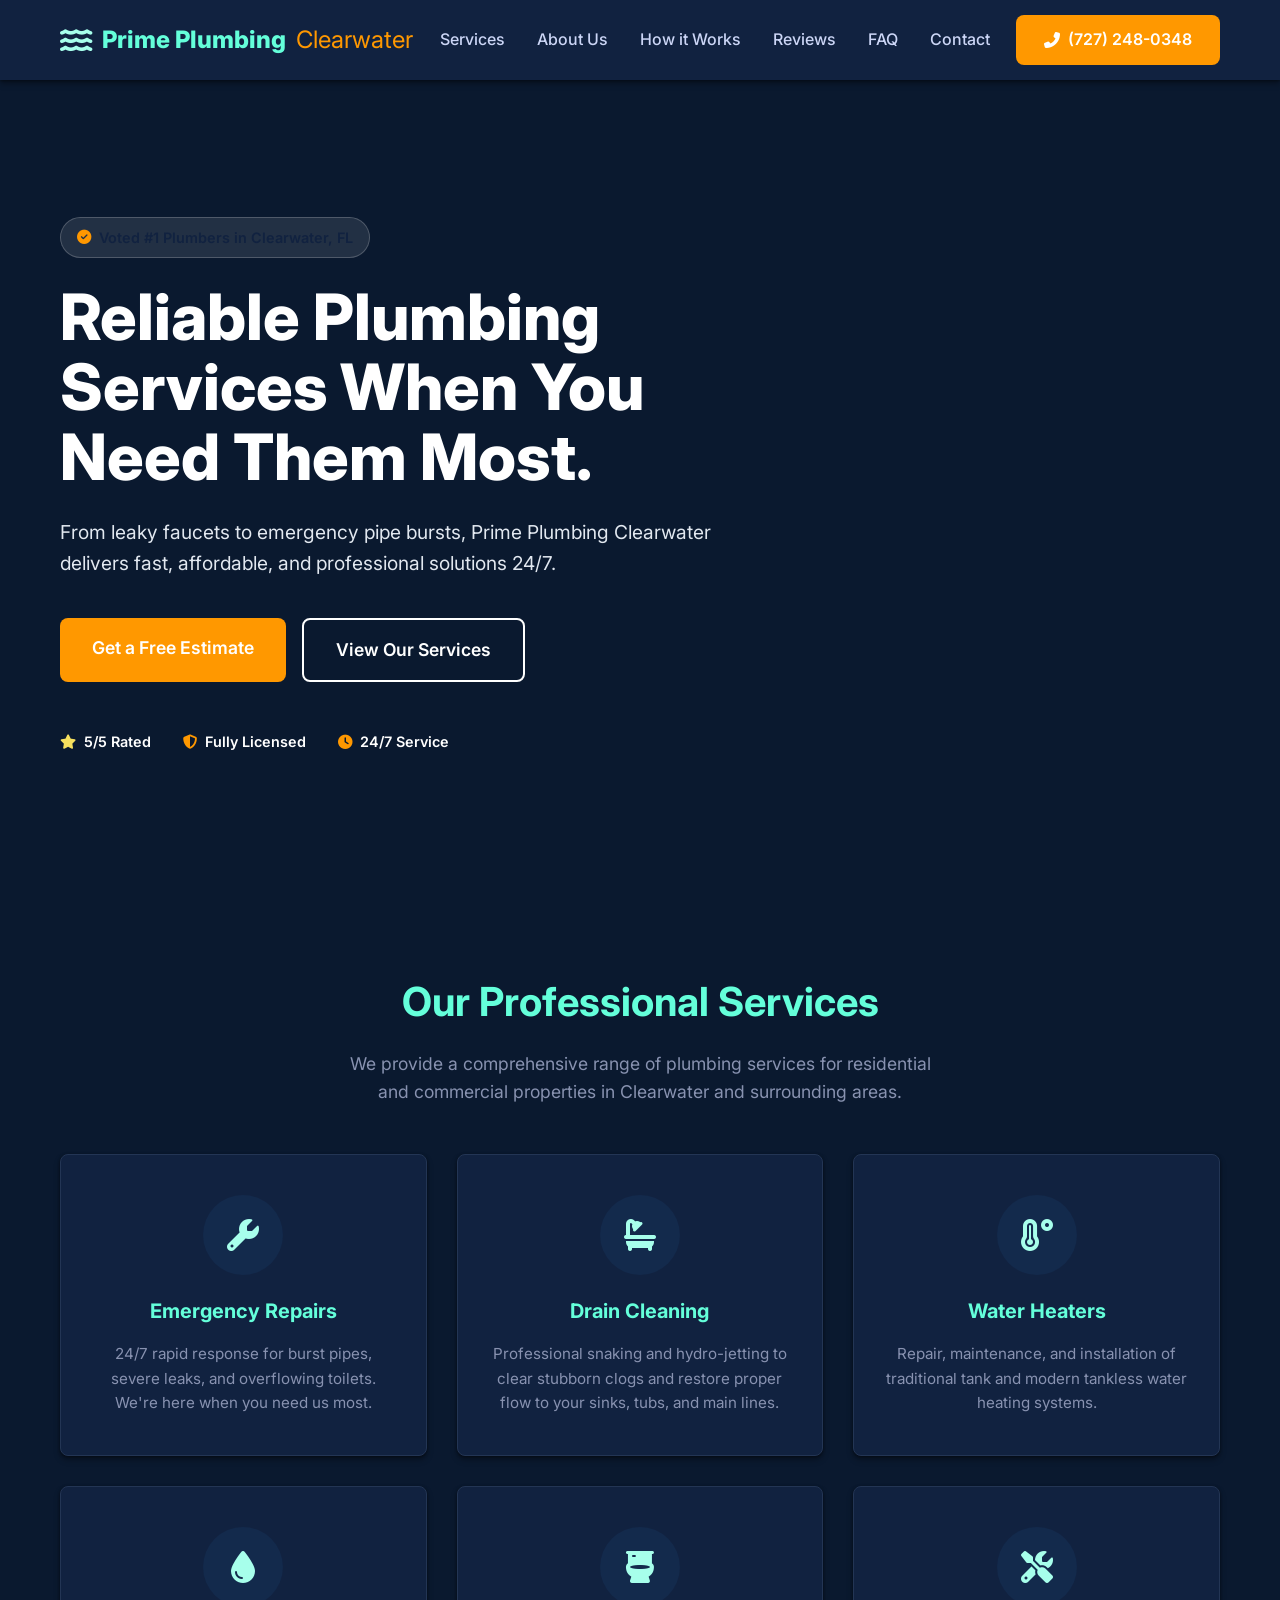
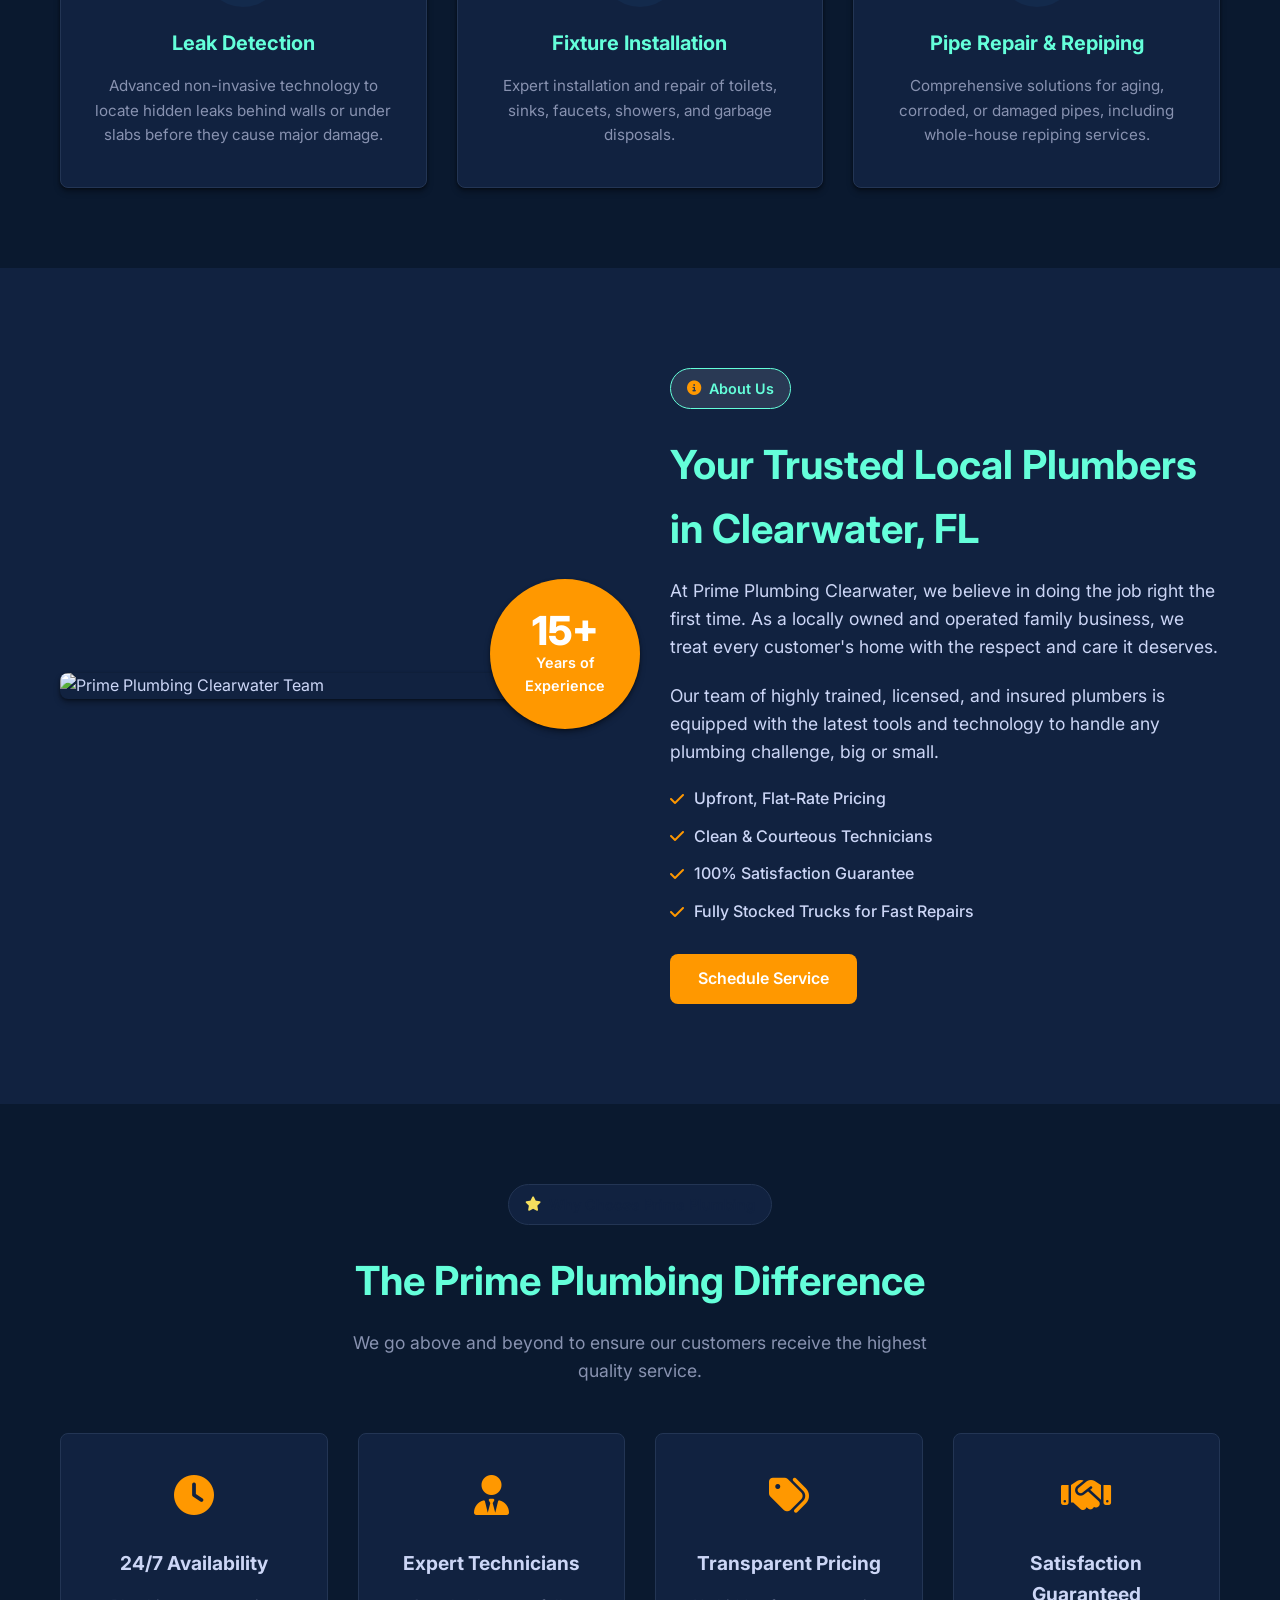
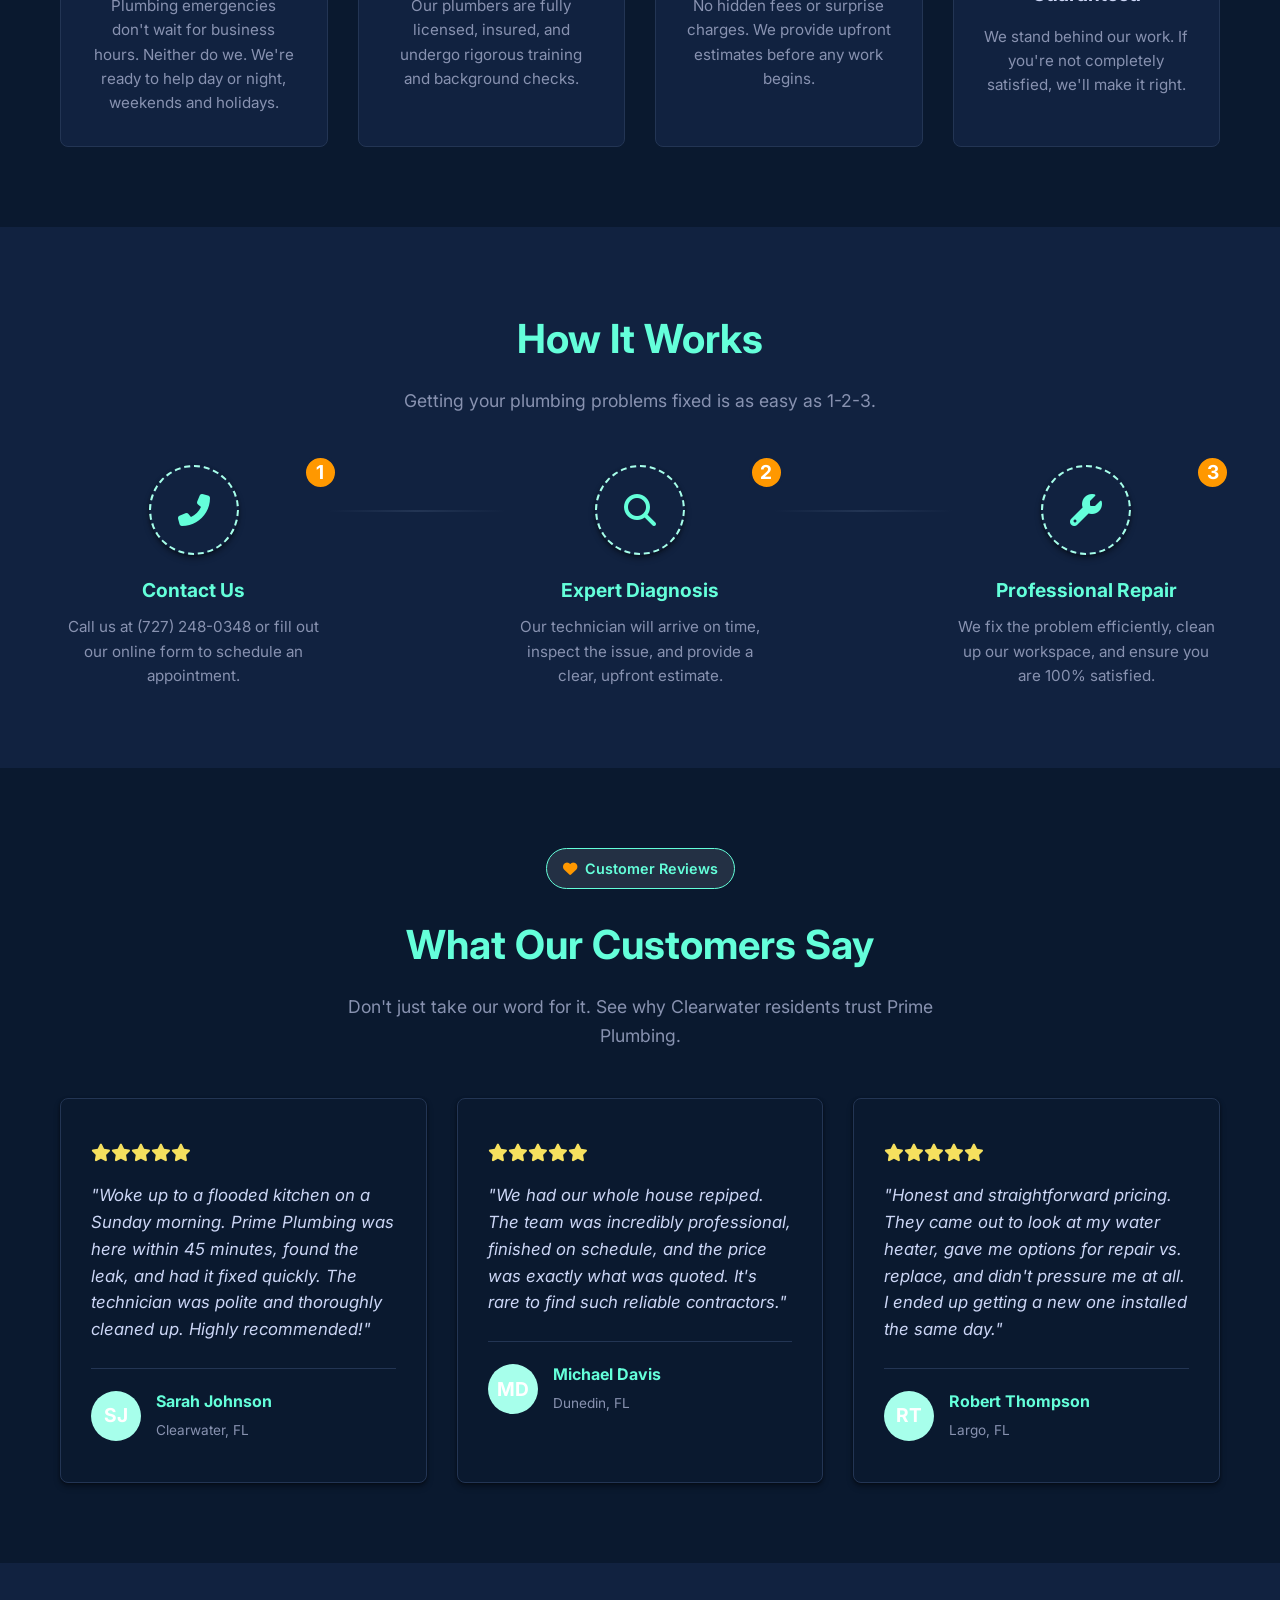
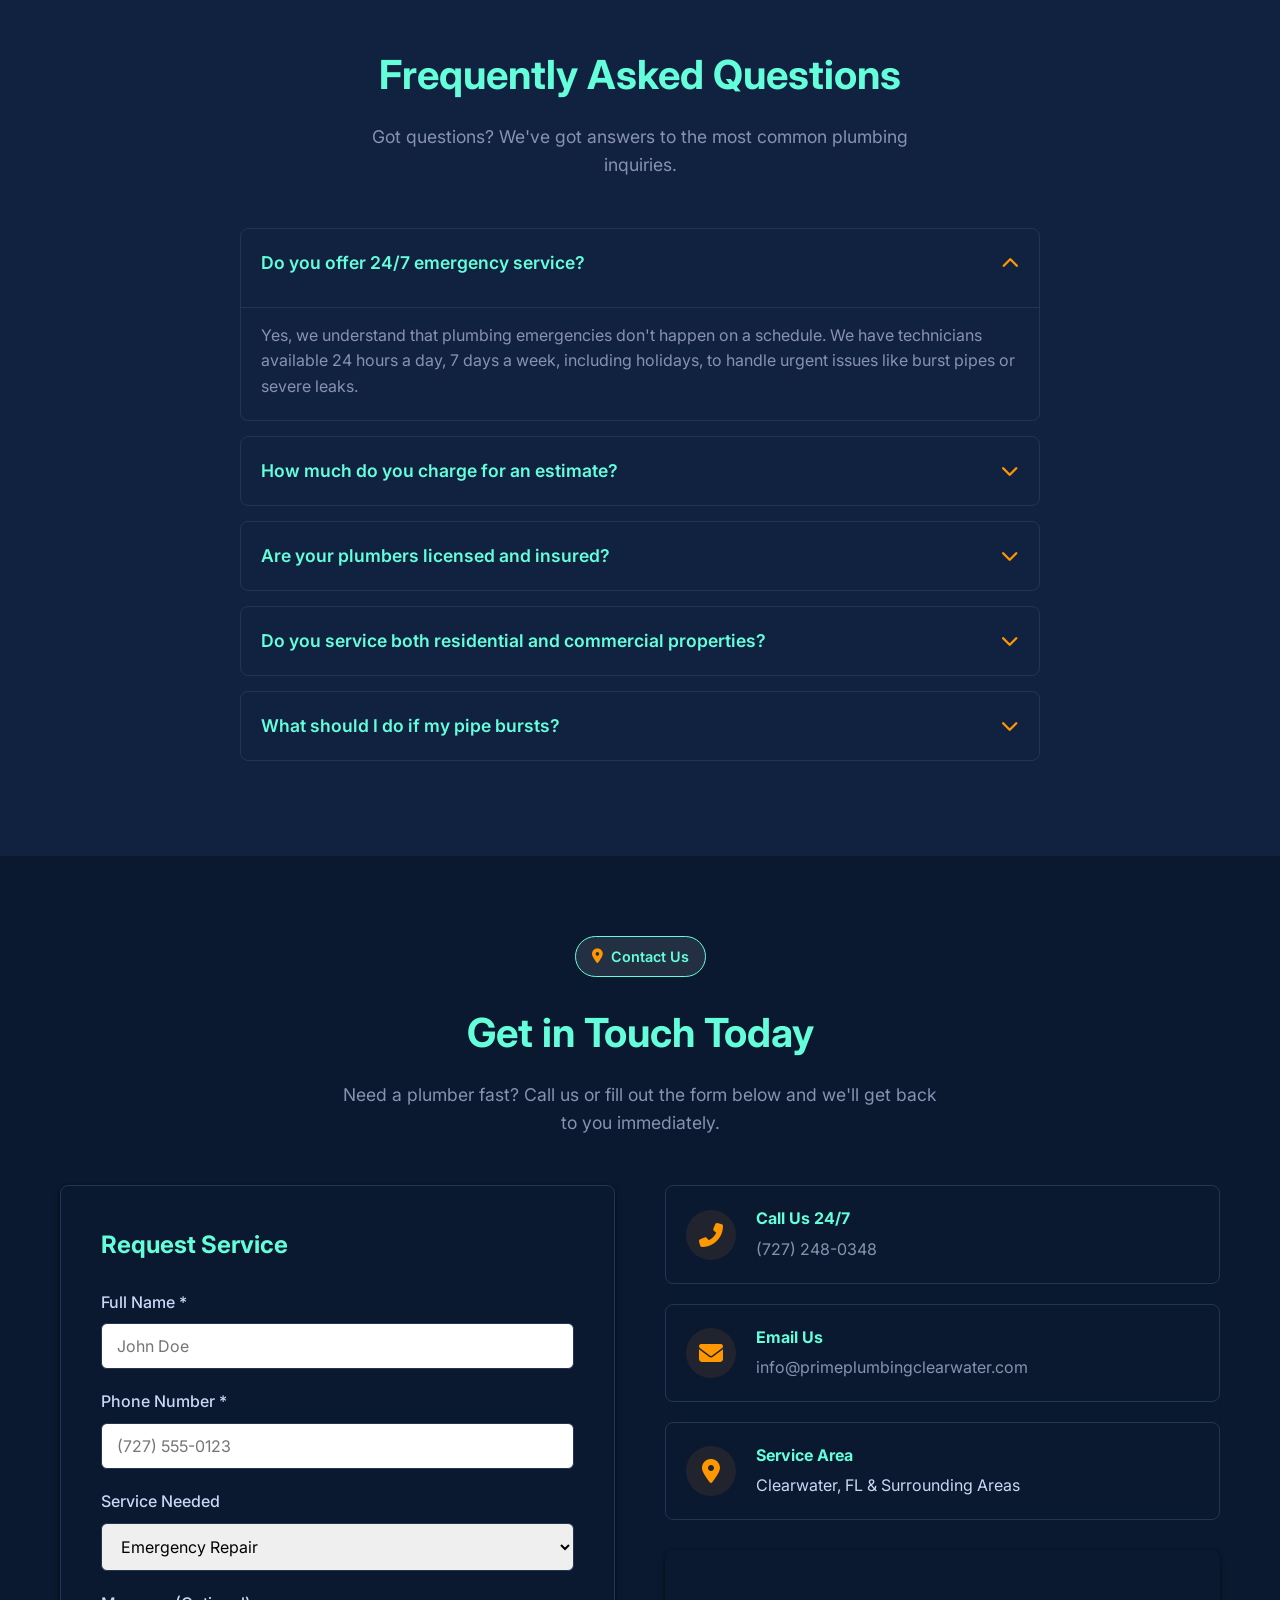
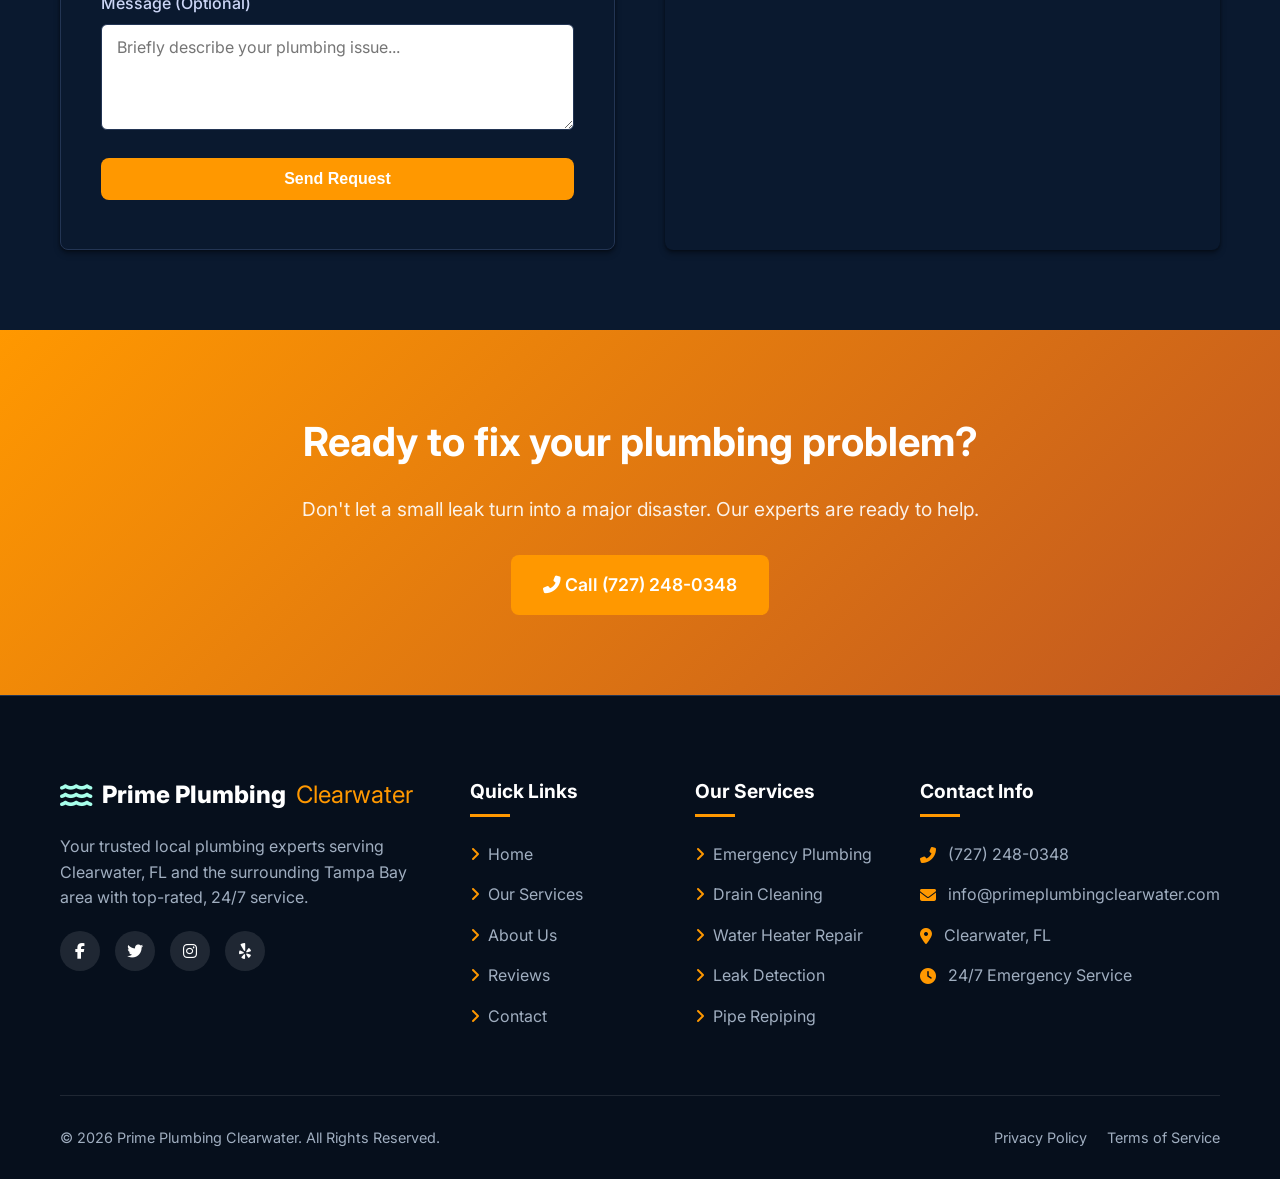
==== index.html @ abecfce0 "Fix about section contrast and broken image - Change hardcoded white background to use dark theme su" ====
<!doctype html>
<html lang="en">
  <head>
    <meta charset="UTF-8" />
    <meta name="viewport" content="width=device-width, initial-scale=1.0" />
    <title>Prime Plumbing Clearwater | Professional Plumbing Services</title>
    <!-- Google Fonts -->
    <link rel="preconnect" href="https://fonts.googleapis.com" />
    <link rel="preconnect" href="https://fonts.gstatic.com" crossorigin />
    <link
      href="https://fonts.googleapis.com/css2?family=Inter:wght@300;400;500;600;700;800&display=swap"
      rel="stylesheet"
    />
    <!-- Font Awesome -->
    <link
      rel="stylesheet"
      href="https://cdnjs.cloudflare.com/ajax/libs/font-awesome/6.4.0/css/all.min.css"
    />

    <style>
      /* CSS Variables for Professional Color Scheme */
      :root {
        --primary-color: #64ffda; /* Teal for dark theme accents */
        --primary-light: #a7ffeb;
        --accent-color: #ff9800; /* Bright Orange for CTAs */
        --accent-hover: #f57c00;
        --bg-color: #0a192f; /* Deep dark blue background */
        --surface-color: #112240; /* Darker surface for cards/sections */
        --text-main: #ccd6f6; /* Light text */
        --text-muted: #8892b0; /* Medium light gray text */
        --border-color: #233554; /* Dark border */

        --border-radius: 8px;
        --box-shadow:
          0 4px 6px rgba(0, 0, 0, 0.3), 0 1px 3px rgba(0, 0, 0, 0.4);
        --transition: all 0.3s ease;
      }

      /* Reset & Base Styles */
      * {
        margin: 0;
        padding: 0;
        box-sizing: border-box;
      }

      html {
        scroll-behavior: smooth;
      }

      body {
        font-family: "Inter", sans-serif;
        line-height: 1.6;
        color: var(--text-main);
        background-color: var(--bg-color);
        overflow-x: hidden;
      }

      a {
        text-decoration: none;
        color: inherit;
      }

      ul {
        list-style: none;
      }

      img {
        max-width: 100%;
        height: auto;
        display: block;
      }

      /* Utility Classes */
      .container {
        width: 100%;
        max-width: 1200px;
        margin: 0 auto;
        padding: 0 20px;
      }

      .section-padding {
        padding: 80px 0;
      }

      .text-center {
        text-align: center;
      }

      .section-title {
        font-size: 2.5rem;
        font-weight: 700;
        color: var(--primary-color);
        margin-bottom: 1rem;
      }

      .section-subtitle {
        font-size: 1.1rem;
        color: var(--text-muted);
        max-width: 600px;
        margin: 0 auto 3rem;
      }

      .btn {
        display: inline-block;
        padding: 12px 28px;
        border-radius: var(--border-radius);
        font-weight: 600;
        text-align: center;
        cursor: pointer;
        transition: var(--transition);
        border: none;
        font-size: 1rem;
      }

      .btn-primary {
        background-color: var(--accent-color);
        color: white;
      }

      .btn-primary:hover {
        background-color: var(--accent-hover);
        transform: translateY(-2px);
      }

      .btn-outline {
        background-color: transparent;
        color: var(--primary-color);
        border: 2px solid var(--primary-color);
      }

      .btn-outline:hover {
        background-color: var(--primary-color);
        color: white;
      }

      /* Header */
      .header {
        background-color: var(--surface-color);
        box-shadow: var(--box-shadow);
        position: sticky;
        top: 0;
        z-index: 1000;
      }

      .header-container {
        display: flex;
        align-items: center;
        justify-content: space-between;
        height: 80px;
      }

      .logo {
        font-size: 1.5rem;
        font-weight: 800;
        color: var(--primary-color);
        display: flex;
        align-items: center;
        gap: 10px;
      }

      .logo span {
        color: var(--accent-color);
        font-weight: 400;
      }

      .logo i {
        color: var(--primary-light);
        font-size: 1.8rem;
      }

      .nav-list {
        display: flex;
        gap: 2rem;
      }

      .nav-link {
        font-weight: 500;
        color: var(--text-main);
        transition: var(--transition);
      }

      .nav-link:hover {
        color: var(--accent-color);
      }

      .header-cta {
        display: flex;
        align-items: center;
        gap: 8px;
      }

      .mobile-toggle {
        display: none;
        background: none;
        border: none;
        font-size: 1.5rem;
        color: var(--primary-color);
        cursor: pointer;
      }

      /* Hero */
      .hero {
        position: relative;
        background-image: url("https://images.unsplash.com/photo-1584622650111-993a426fbf0a?auto=format&fit=crop&q=80");
        background-size: cover;
        background-position: center;
        min-height: 90vh;
        display: flex;
        align-items: center;
        color: white;
      }

      .hero-overlay {
        position: absolute;
        top: 0;
        left: 0;
        width: 100%;
        height: 100%;
        background: linear-gradient(
          to right,
          rgba(10, 25, 47, 0.95),
          rgba(10, 25, 47, 0.7)
        );
        z-index: 1;
      }

      .hero-container {
        position: relative;
        z-index: 2;
      }

      .hero-content {
        max-width: 700px;
      }

      .badge {
        display: inline-flex;
        align-items: center;
        gap: 8px;
        background-color: rgba(255, 255, 255, 0.1);
        border: 1px solid rgba(255, 255, 255, 0.2);
        padding: 8px 16px;
        border-radius: 50px;
        font-size: 0.9rem;
        font-weight: 600;
        margin-bottom: 1.5rem;
        color: var(--surface-color);
      }

      .badge i {
        color: var(--accent-color);
      }

      .hero-title {
        font-size: 4rem;
        font-weight: 800;
        line-height: 1.1;
        margin-bottom: 1.5rem;
        color: white;
      }

      .hero-subtitle {
        font-size: 1.2rem;
        margin-bottom: 2.5rem;
        color: #e2e8f0;
        font-weight: 400;
      }

      .hero-buttons {
        display: flex;
        gap: 1rem;
        margin-bottom: 3rem;
        flex-wrap: wrap;
      }

      .btn-large {
        padding: 16px 32px;
        font-size: 1.1rem;
      }

      .btn-light {
        border-color: white;
        color: white;
      }

      .btn-light:hover {
        background-color: white;
        color: var(--primary-color);
      }

      .hero-trust {
        display: flex;
        gap: 2rem;
        flex-wrap: wrap;
      }

      .trust-item {
        display: flex;
        align-items: center;
        gap: 8px;
        font-weight: 600;
        font-size: 0.9rem;
      }

      .trust-item i {
        color: #f6e05e; /* Yellow star */
      }

      .trust-item:nth-child(2) i,
      .trust-item:nth-child(3) i {
        color: var(--accent-color);
      }

      /* Responsive */
      @media (max-width: 992px) {
        .nav-menu {
          display: none;
        }
        .header-cta {
          display: none;
        }
        .mobile-toggle {
          display: block;
        }
        .hero-title {
          font-size: 3rem;
        }
      }

      /* Services */
      .services-grid {
        display: grid;
        grid-template-columns: repeat(auto-fit, minmax(300px, 1fr));
        gap: 30px;
      }

      .service-card {
        background-color: var(--surface-color);
        padding: 40px 30px;
        border-radius: var(--border-radius);
        box-shadow: var(--box-shadow);
        transition: var(--transition);
        text-align: center;
        border: 1px solid var(--border-color);
      }

      .service-card:hover {
        transform: translateY(-5px);
        box-shadow: 0 10px 15px rgba(0, 0, 0, 0.1);
        border-color: var(--primary-light);
      }

      .service-icon {
        width: 80px;
        height: 80px;
        background-color: rgba(43, 108, 176, 0.1);
        color: var(--primary-light);
        border-radius: 50%;
        display: flex;
        align-items: center;
        justify-content: center;
        font-size: 2rem;
        margin: 0 auto 20px;
        transition: var(--transition);
      }

      .service-card:hover .service-icon {
        background-color: var(--primary-color);
        color: white;
      }

      .service-title {
        font-size: 1.25rem;
        margin-bottom: 15px;
        color: var(--primary-color);
      }

      .service-desc {
        color: var(--text-muted);
        font-size: 0.95rem;
      }

      /* About Section */
      .about-section {
        padding: 100px 0;
        background-color: var(--surface-color);
      }

      .about-container {
        display: grid;
        grid-template-columns: 1fr 1fr;
        gap: 60px;
        align-items: center;
      }

      .about-image {
        position: relative;
      }

      .about-image img {
        border-radius: var(--border-radius);
        box-shadow: var(--box-shadow);
      }

      .experience-badge {
        position: absolute;
        bottom: -30px;
        right: -30px;
        background-color: var(--accent-color);
        color: white;
        padding: 30px;
        border-radius: 50%;
        text-align: center;
        box-shadow: var(--box-shadow);
        display: flex;
        flex-direction: column;
        justify-content: center;
        align-items: center;
        width: 150px;
        height: 150px;
      }

      .experience-badge .years {
        font-size: 2.5rem;
        font-weight: 800;
        line-height: 1;
      }

      .experience-badge .text {
        font-size: 0.9rem;
        font-weight: 600;
      }

      .about-content p {
        margin-bottom: 20px;
        font-size: 1.1rem;
      }

      .about-list {
        margin-bottom: 30px;
      }

      .about-list li {
        margin-bottom: 12px;
        display: flex;
        align-items: center;
        gap: 10px;
        font-weight: 500;
      }

      .about-list i {
        color: var(--accent-color);
      }

      /* Why Choose Us Features */
      .features-grid {
        display: grid;
        grid-template-columns: repeat(auto-fit, minmax(250px, 1fr));
        gap: 30px;
        margin-top: 40px;
      }

      .feature-box {
        background-color: var(--surface-color);
        padding: 30px;
        border-radius: var(--border-radius);
        text-align: center;
        border: 1px solid var(--border-color);
        transition: var(--transition);
      }

      .feature-box:hover {
        background-color: var(--primary-color);
        border-color: var(--primary-color);
        transform: translateY(-5px);
      }

      .feature-box:hover .feature-title,
      .feature-box:hover .feature-desc,
      .feature-box:hover .feature-icon {
        color: var(--bg-color);
      }

      .feature-icon {
        font-size: 2.5rem;
        color: var(--accent-color);
        margin-bottom: 20px;
        transition: var(--transition);
      }

      .feature-title {
        font-size: 1.2rem;
        color: var(--text-main);
        margin-bottom: 15px;
        transition: var(--transition);
      }

      .feature-desc {
        color: var(--text-muted);
        font-size: 0.95rem;
        transition: var(--transition);
      }

      /* Process Steps */
      .process-steps {
        display: flex;
        align-items: flex-start;
        justify-content: space-between;
        margin-top: 50px;
        position: relative;
      }

      .process-step {
        text-align: center;
        width: 30%;
        position: relative;
        z-index: 2;
      }

      .step-icon {
        width: 90px;
        height: 90px;
        background-color: var(--surface-color);
        border: 2px dashed var(--primary-light);
        border-radius: 50%;
        display: flex;
        align-items: center;
        justify-content: center;
        font-size: 2rem;
        color: var(--primary-color);
        margin: 0 auto 20px;
        position: relative;
        box-shadow: var(--box-shadow);
      }

      .step-number {
        position: absolute;
        top: -10px;
        right: -10px;
        width: 35px;
        height: 35px;
        background-color: var(--accent-color);
        color: white;
        border-radius: 50%;
        display: flex;
        align-items: center;
        justify-content: center;
        font-weight: bold;
        font-size: 1.2rem;
        border: 3px solid var(--surface-color);
      }

      .step-title {
        font-size: 1.2rem;
        margin-bottom: 10px;
        color: var(--primary-color);
      }

      .step-desc {
        color: var(--text-muted);
        font-size: 0.95rem;
      }

      .process-line {
        height: 2px;
        background-image: linear-gradient(
          to right,
          transparent,
          var(--border-color) 50%,
          transparent
        );
        width: 20%;
        margin-top: 45px;
        position: relative;
        z-index: 1;
      }

      /* Testimonials */
      .testimonials-grid {
        display: grid;
        grid-template-columns: repeat(auto-fit, minmax(300px, 1fr));
        gap: 30px;
      }

      .testimonial-card {
        background-color: var(--bg-color);
        padding: 40px 30px;
        border-radius: var(--border-radius);
        box-shadow: var(--box-shadow);
        border: 1px solid var(--border-color);
      }

      .stars {
        color: #f6e05e;
        margin-bottom: 15px;
        font-size: 1.1rem;
      }

      .review-text {
        font-style: italic;
        margin-bottom: 25px;
        color: var(--text-main);
        font-size: 1.05rem;
      }

      .reviewer {
        display: flex;
        align-items: center;
        gap: 15px;
        border-top: 1px solid var(--border-color);
        padding-top: 20px;
      }

      .reviewer-avatar {
        width: 50px;
        height: 50px;
        border-radius: 50%;
        background-color: var(--primary-light);
        color: white;
        display: flex;
        align-items: center;
        justify-content: center;
        font-weight: bold;
        font-size: 1.2rem;
      }

      .reviewer h4 {
        color: var(--primary-color);
        margin-bottom: 2px;
      }

      .reviewer span {
        color: var(--text-muted);
        font-size: 0.85rem;
      }

      /* FAQ Section */
      .faq-container {
        max-width: 800px;
        margin: 0 auto;
      }

      .faq-item {
        background-color: var(--surface-color);
        border: 1px solid var(--border-color);
        border-radius: var(--border-radius);
        margin-bottom: 15px;
        overflow: hidden;
      }

      .faq-question {
        padding: 20px;
        font-weight: 600;
        font-size: 1.1rem;
        color: var(--primary-color);
        cursor: pointer;
        list-style: none; /* remove default arrow */
        display: flex;
        justify-content: space-between;
        align-items: center;
      }

      .faq-question::-webkit-details-marker {
        display: none;
      }

      .faq-question::after {
        content: "\f078"; /* FontAwesome angle-down */
        font-family: "Font Awesome 6 Free";
        font-weight: 900;
        color: var(--accent-color);
        transition: transform 0.3s;
      }

      details[open] .faq-question::after {
        transform: rotate(180deg);
      }

      .faq-answer {
        padding: 0 20px 20px;
        color: var(--text-muted);
        border-top: 1px solid var(--border-color);
        margin-top: 10px;
        padding-top: 15px;
      }

      /* Contact Section */
      .contact-container {
        display: grid;
        grid-template-columns: 1fr 1fr;
        gap: 50px;
        margin-top: 40px;
      }

      .contact-form-wrapper {
        background-color: var(--bg-color);
        padding: 40px;
        border-radius: var(--border-radius);
        box-shadow: var(--box-shadow);
        border: 1px solid var(--border-color);
      }

      .contact-form-wrapper h3 {
        margin-bottom: 25px;
        color: var(--primary-color);
        font-size: 1.5rem;
      }

      .form-group {
        margin-bottom: 20px;
      }

      .form-group label {
        display: block;
        margin-bottom: 8px;
        font-weight: 500;
        color: var(--text-main);
      }

      .form-control {
        width: 100%;
        padding: 12px 15px;
        border: 1px solid var(--border-color);
        border-radius: 6px;
        font-family: inherit;
        font-size: 1rem;
        transition: var(--transition);
      }

      .form-control:focus {
        outline: none;
        border-color: var(--primary-light);
        box-shadow: 0 0 0 3px rgba(43, 108, 176, 0.2);
      }

      .info-cards {
        display: flex;
        flex-direction: column;
        gap: 20px;
        margin-bottom: 30px;
      }

      .info-card {
        display: flex;
        align-items: center;
        gap: 20px;
        background-color: var(--bg-color);
        padding: 20px;
        border-radius: var(--border-radius);
        border: 1px solid var(--border-color);
      }

      .info-icon {
        width: 50px;
        height: 50px;
        background-color: rgba(237, 137, 54, 0.1);
        color: var(--accent-color);
        border-radius: 50%;
        display: flex;
        align-items: center;
        justify-content: center;
        font-size: 1.5rem;
        flex-shrink: 0;
      }

      .info-card h4 {
        color: var(--primary-color);
        margin-bottom: 5px;
      }

      .info-card a {
        color: var(--text-muted);
        transition: var(--transition);
      }

      .info-card a:hover {
        color: var(--accent-color);
      }

      .map-container {
        height: 300px;
        border-radius: var(--border-radius);
        overflow: hidden;
        box-shadow: var(--box-shadow);
      }

      /* Final CTA */
      .final-cta {
        background-color: var(--accent-color);
        color: white;
        padding: 80px 0;
        background-image: linear-gradient(
          135deg,
          var(--accent-color) 0%,
          #c05621 100%
        );
      }

      /* Footer */
      .footer {
        background-color: #060f1c; /* Even darker blue for contrast from dark theme */
        color: white;
        padding: 80px 0 30px;
        border-top: 1px solid var(--border-color);
      }

      .footer-grid {
        display: grid;
        grid-template-columns: 2fr 1fr 1fr 1fr;
        gap: 40px;
        margin-bottom: 50px;
      }

      .footer-title {
        font-size: 1.2rem;
        margin-bottom: 25px;
        position: relative;
        padding-bottom: 10px;
      }

      .footer-title::after {
        content: "";
        position: absolute;
        bottom: 0;
        left: 0;
        width: 40px;
        height: 3px;
        background-color: var(--accent-color);
      }

      .footer-links li,
      .footer-contact li {
        margin-bottom: 15px;
      }

      .footer-links a {
        color: #a0aec0;
        transition: var(--transition);
        display: flex;
        align-items: center;
        gap: 8px;
      }

      .footer-links a::before {
        content: "\f105";
        font-family: "Font Awesome 6 Free";
        font-weight: 900;
        color: var(--accent-color);
      }

      .footer-links a:hover {
        color: white;
        padding-left: 5px;
      }

      .footer-contact li {
        display: flex;
        align-items: flex-start;
        gap: 12px;
        color: #a0aec0;
      }

      .footer-contact i {
        color: var(--accent-color);
        margin-top: 5px;
      }

      .footer-contact a {
        color: #a0aec0;
      }

      .footer-contact a:hover {
        color: white;
      }

      .social-links {
        display: flex;
        gap: 15px;
      }

      .social-links a {
        width: 40px;
        height: 40px;
        background-color: rgba(255, 255, 255, 0.1);
        color: white;
        display: flex;
        align-items: center;
        justify-content: center;
        border-radius: 50%;
        transition: var(--transition);
      }

      .social-links a:hover {
        background-color: var(--accent-color);
        transform: translateY(-3px);
      }

      .footer-bottom {
        border-top: 1px solid rgba(255, 255, 255, 0.1);
        padding-top: 30px;
        display: flex;
        justify-content: space-between;
        align-items: center;
        color: #a0aec0;
        font-size: 0.9rem;
        flex-wrap: wrap;
        gap: 15px;
      }

      .footer-bottom-links {
        display: flex;
        gap: 20px;
      }

      .footer-bottom-links a {
        transition: var(--transition);
      }

      .footer-bottom-links a:hover {
        color: white;
      }

      @media (max-width: 992px) {
        .about-container,
        .contact-container {
          grid-template-columns: 1fr;
          gap: 50px;
        }
        .experience-badge {
          right: 20px;
          bottom: -20px;
        }
      }

      @media (max-width: 768px) {
        .footer-grid {
          grid-template-columns: 1fr;
          gap: 30px;
        }
        .hero-title {
          font-size: 2.5rem;
        }
        .process-steps {
          flex-direction: column;
          align-items: center;
          gap: 40px;
        }
        .process-step {
          width: 100%;
          max-width: 300px;
        }
        .process-line {
          display: none;
        }
        .hero-buttons {
          flex-direction: column;
          gap: 1rem;
        }
        .hero-trust {
          gap: 1rem;
        }
      }
    </style>
  </head>
  <body>
    <!-- Header -->
    <header class="header">
      <div class="container header-container">
        <a href="#" class="logo">
          <i class="fas fa-water"></i> Prime Plumbing <span>Clearwater</span>
        </a>

        <button class="mobile-toggle" aria-label="Toggle Menu">
          <i class="fas fa-bars"></i>
        </button>

        <nav class="nav-menu">
          <ul class="nav-list">
            <li><a href="#services" class="nav-link">Services</a></li>
            <li><a href="#about" class="nav-link">About Us</a></li>
            <li><a href="#process" class="nav-link">How it Works</a></li>
            <li><a href="#testimonials" class="nav-link">Reviews</a></li>
            <li><a href="#faq" class="nav-link">FAQ</a></li>
            <li><a href="#contact" class="nav-link">Contact</a></li>
          </ul>
        </nav>

        <a href="tel:727-248-0348" class="btn btn-primary header-cta">
          <i class="fas fa-phone-alt"></i> (727) 248-0348
        </a>
      </div>
    </header>

    <!-- Hero Section -->
    <section class="hero" id="home">
      <div class="hero-overlay"></div>
      <div class="container hero-container">
        <div class="hero-content">
          <span class="badge"
            ><i class="fas fa-check-circle"></i> Voted #1 Plumbers in
            Clearwater, FL</span
          >
          <h1 class="hero-title">
            Reliable Plumbing Services When You Need Them Most.
          </h1>
          <p class="hero-subtitle">
            From leaky faucets to emergency pipe bursts, Prime Plumbing
            Clearwater delivers fast, affordable, and professional solutions
            24/7.
          </p>
          <div class="hero-buttons">
            <a href="#contact" class="btn btn-primary btn-large"
              >Get a Free Estimate</a
            >
            <a href="#services" class="btn btn-outline btn-large btn-light"
              >View Our Services</a
            >
          </div>
          <div class="hero-trust">
            <div class="trust-item"><i class="fas fa-star"></i> 5/5 Rated</div>
            <div class="trust-item">
              <i class="fas fa-shield-alt"></i> Fully Licensed
            </div>
            <div class="trust-item">
              <i class="fas fa-clock"></i> 24/7 Service
            </div>
          </div>
        </div>
      </div>
    </section>

    <!-- Services Section -->
    <section class="section-padding" style="background-color: var(--bg-color)" id="services">
      <div class="container">
        <div class="text-center">
          <h2 class="section-title">Our Professional Services</h2>
          <p class="section-subtitle">
            We provide a comprehensive range of plumbing services for
            residential and commercial properties in Clearwater and surrounding
            areas.
          </p>
        </div>

        <div class="services-grid">
          <!-- Service 1 -->
          <div class="service-card">
            <div class="service-icon">
              <i class="fas fa-wrench"></i>
            </div>
            <h3 class="service-title">Emergency Repairs</h3>
            <p class="service-desc">
              24/7 rapid response for burst pipes, severe leaks, and overflowing
              toilets. We're here when you need us most.
            </p>
          </div>

          <!-- Service 2 -->
          <div class="service-card">
            <div class="service-icon">
              <i class="fas fa-bath"></i>
            </div>
            <h3 class="service-title">Drain Cleaning</h3>
            <p class="service-desc">
              Professional snaking and hydro-jetting to clear stubborn clogs and
              restore proper flow to your sinks, tubs, and main lines.
            </p>
          </div>

          <!-- Service 3 -->
          <div class="service-card">
            <div class="service-icon">
              <i class="fas fa-temperature-high"></i>
            </div>
            <h3 class="service-title">Water Heaters</h3>
            <p class="service-desc">
              Repair, maintenance, and installation of traditional tank and
              modern tankless water heating systems.
            </p>
          </div>

          <!-- Service 4 -->
          <div class="service-card">
            <div class="service-icon">
              <i class="fas fa-tint"></i>
            </div>
            <h3 class="service-title">Leak Detection</h3>
            <p class="service-desc">
              Advanced non-invasive technology to locate hidden leaks behind
              walls or under slabs before they cause major damage.
            </p>
          </div>

          <!-- Service 5 -->
          <div class="service-card">
            <div class="service-icon">
              <i class="fas fa-toilet"></i>
            </div>
            <h3 class="service-title">Fixture Installation</h3>
            <p class="service-desc">
              Expert installation and repair of toilets, sinks, faucets,
              showers, and garbage disposals.
            </p>
          </div>

          <!-- Service 6 -->
          <div class="service-card">
            <div class="service-icon">
              <i class="fas fa-tools"></i>
            </div>
            <h3 class="service-title">Pipe Repair & Repiping</h3>
            <p class="service-desc">
              Comprehensive solutions for aging, corroded, or damaged pipes,
              including whole-house repiping services.
            </p>
          </div>
        </div>
      </div>
    </section>

    <!-- About Section -->
    <section class="about-section" id="about">
      <div class="container about-container">
        <div class="about-image">
          <img
            src="https://images.unsplash.com/photo-1584622650111-993a426fbf0a?auto=format&fit=crop&q=80"
            alt="Prime Plumbing Clearwater Team"
          />
          <div class="experience-badge">
            <span class="years">15+</span>
            <span class="text">Years of<br />Experience</span>
          </div>
        </div>
        <div class="about-content">
          <span
            class="badge"
            style="
              color: var(--primary-color);
              border-color: var(--primary-color);
            "
            ><i class="fas fa-info-circle"></i> About Us</span
          >
          <h2 class="section-title">
            Your Trusted Local Plumbers in Clearwater, FL
          </h2>
          <p>
            At Prime Plumbing Clearwater, we believe in doing the job right the
            first time. As a locally owned and operated family business, we
            treat every customer's home with the respect and care it deserves.
          </p>
          <p>
            Our team of highly trained, licensed, and insured plumbers is
            equipped with the latest tools and technology to handle any plumbing
            challenge, big or small.
          </p>

          <ul class="about-list">
            <li><i class="fas fa-check"></i> Upfront, Flat-Rate Pricing</li>
            <li><i class="fas fa-check"></i> Clean & Courteous Technicians</li>
            <li><i class="fas fa-check"></i> 100% Satisfaction Guarantee</li>
            <li>
              <i class="fas fa-check"></i> Fully Stocked Trucks for Fast Repairs
            </li>
          </ul>

          <a href="#contact" class="btn btn-primary">Schedule Service</a>
        </div>
      </div>
    </section>

    <!-- Why Choose Us -->
    <section
      class="section-padding"
      style="background-color: var(--bg-color); color: var(--text-main)"
      id="why-us"
    >
      <div class="container">
        <div class="text-center">
          <span
            class="badge"
            style="
              background: var(--surface-color);
              border-color: var(--border-color);
            "
            ><i class="fas fa-star" style="color: #f6e05e"></i> Why Choose Prime
            Plumbing</span
          >
          <h2 class="section-title">
            The Prime Plumbing Difference
          </h2>
          <p class="section-subtitle">
            We go above and beyond to ensure our customers receive the highest
            quality service.
          </p>
        </div>

        <div class="features-grid">
          <div class="feature-box">
            <div class="feature-icon"><i class="fas fa-clock"></i></div>
            <h3 class="feature-title">24/7 Availability</h3>
            <p class="feature-desc">
              Plumbing emergencies don't wait for business hours. Neither do we.
              We're ready to help day or night, weekends and holidays.
            </p>
          </div>
          <div class="feature-box">
            <div class="feature-icon"><i class="fas fa-user-tie"></i></div>
            <h3 class="feature-title">Expert Technicians</h3>
            <p class="feature-desc">
              Our plumbers are fully licensed, insured, and undergo rigorous
              training and background checks.
            </p>
          </div>
          <div class="feature-box">
            <div class="feature-icon"><i class="fas fa-tags"></i></div>
            <h3 class="feature-title">Transparent Pricing</h3>
            <p class="feature-desc">
              No hidden fees or surprise charges. We provide upfront estimates
              before any work begins.
            </p>
          </div>
          <div class="feature-box">
            <div class="feature-icon"><i class="fas fa-handshake"></i></div>
            <h3 class="feature-title">Satisfaction Guaranteed</h3>
            <p class="feature-desc">
              We stand behind our work. If you're not completely satisfied,
              we'll make it right.
            </p>
          </div>
        </div>
      </div>
    </section>

    <!-- How It Works (Process) -->
    <section class="section-padding" style="background-color: var(--surface-color)" id="process">
      <div class="container">
        <div class="text-center">
          <h2 class="section-title">How It Works</h2>
          <p class="section-subtitle">
            Getting your plumbing problems fixed is as easy as 1-2-3.
          </p>
        </div>

        <div class="process-steps">
          <div class="process-step">
            <div class="step-number">1</div>
            <div class="step-icon"><i class="fas fa-phone-alt"></i></div>
            <h3 class="step-title">Contact Us</h3>
            <p class="step-desc">
              Call us at (727) 248-0348 or fill out our online form to schedule
              an appointment.
            </p>
          </div>

          <div class="process-line"></div>

          <div class="process-step">
            <div class="step-number">2</div>
            <div class="step-icon"><i class="fas fa-search"></i></div>
            <h3 class="step-title">Expert Diagnosis</h3>
            <p class="step-desc">
              Our technician will arrive on time, inspect the issue, and provide
              a clear, upfront estimate.
            </p>
          </div>

          <div class="process-line"></div>

          <div class="process-step">
            <div class="step-number">3</div>
            <div class="step-icon"><i class="fas fa-wrench"></i></div>
            <h3 class="step-title">Professional Repair</h3>
            <p class="step-desc">
              We fix the problem efficiently, clean up our workspace, and ensure
              you are 100% satisfied.
            </p>
          </div>
        </div>
      </div>
    </section>

    <!-- Testimonials Section -->
    <section
      class="section-padding"
      style="background-color: var(--bg-color)"
      id="testimonials"
    >
      <div class="container">
        <div class="text-center">
          <span
            class="badge"
            style="
              color: var(--primary-color);
              border-color: var(--primary-color);
            "
            ><i class="fas fa-heart"></i> Customer Reviews</span
          >
          <h2 class="section-title">What Our Customers Say</h2>
          <p class="section-subtitle">
            Don't just take our word for it. See why Clearwater residents trust
            Prime Plumbing.
          </p>
        </div>

        <div class="testimonials-grid">
          <div class="testimonial-card">
            <div class="stars">
              <i class="fas fa-star"></i><i class="fas fa-star"></i
              ><i class="fas fa-star"></i><i class="fas fa-star"></i
              ><i class="fas fa-star"></i>
            </div>
            <p class="review-text">
              "Woke up to a flooded kitchen on a Sunday morning. Prime Plumbing
              was here within 45 minutes, found the leak, and had it fixed
              quickly. The technician was polite and thoroughly cleaned up.
              Highly recommended!"
            </p>
            <div class="reviewer">
              <div class="reviewer-avatar">SJ</div>
              <div>
                <h4>Sarah Johnson</h4>
                <span>Clearwater, FL</span>
              </div>
            </div>
          </div>

          <div class="testimonial-card">
            <div class="stars">
              <i class="fas fa-star"></i><i class="fas fa-star"></i
              ><i class="fas fa-star"></i><i class="fas fa-star"></i
              ><i class="fas fa-star"></i>
            </div>
            <p class="review-text">
              "We had our whole house repiped. The team was incredibly
              professional, finished on schedule, and the price was exactly what
              was quoted. It's rare to find such reliable contractors."
            </p>
            <div class="reviewer">
              <div class="reviewer-avatar">MD</div>
              <div>
                <h4>Michael Davis</h4>
                <span>Dunedin, FL</span>
              </div>
            </div>
          </div>

          <div class="testimonial-card">
            <div class="stars">
              <i class="fas fa-star"></i><i class="fas fa-star"></i
              ><i class="fas fa-star"></i><i class="fas fa-star"></i
              ><i class="fas fa-star"></i>
            </div>
            <p class="review-text">
              "Honest and straightforward pricing. They came out to look at my
              water heater, gave me options for repair vs. replace, and didn't
              pressure me at all. I ended up getting a new one installed the
              same day."
            </p>
            <div class="reviewer">
              <div class="reviewer-avatar">RT</div>
              <div>
                <h4>Robert Thompson</h4>
                <span>Largo, FL</span>
              </div>
            </div>
          </div>
        </div>
      </div>
    </section>

    <!-- FAQ Section -->
    <section class="section-padding" style="background-color: var(--surface-color)" id="faq">
      <div class="container">
        <div class="text-center">
          <h2 class="section-title">Frequently Asked Questions</h2>
          <p class="section-subtitle">
            Got questions? We've got answers to the most common plumbing
            inquiries.
          </p>
        </div>

        <div class="faq-container">
          <details class="faq-item" open>
            <summary class="faq-question">
              Do you offer 24/7 emergency service?
            </summary>
            <div class="faq-answer">
              Yes, we understand that plumbing emergencies don't happen on a
              schedule. We have technicians available 24 hours a day, 7 days a
              week, including holidays, to handle urgent issues like burst pipes
              or severe leaks.
            </div>
          </details>

          <details class="faq-item">
            <summary class="faq-question">
              How much do you charge for an estimate?
            </summary>
            <div class="faq-answer">
              We offer free estimates for most major plumbing projects and
              installations. For standard service calls and diagnostics, there
              is a small dispatch fee which is waived if you choose to proceed
              with the repair.
            </div>
          </details>

          <details class="faq-item">
            <summary class="faq-question">
              Are your plumbers licensed and insured?
            </summary>
            <div class="faq-answer">
              Absolutely. All of our technicians are fully licensed, bonded, and
              insured. We also conduct thorough background checks and continuous
              training to ensure you receive the highest quality and safest
              service possible.
            </div>
          </details>

          <details class="faq-item">
            <summary class="faq-question">
              Do you service both residential and commercial properties?
            </summary>
            <div class="faq-answer">
              Yes, we have specialized teams for both residential plumbing needs
              and commercial plumbing systems. Whether it's a home bathroom
              remodel or a restaurant grease trap issue, we can handle it.
            </div>
          </details>

          <details class="faq-item">
            <summary class="faq-question">
              What should I do if my pipe bursts?
            </summary>
            <div class="faq-answer">
              First, immediately locate and turn off your main water shut-off
              valve to stop the flow of water and minimize damage. Then, turn
              off the electricity to the affected area if it's safe to do so.
              Finally, call us right away for emergency service.
            </div>
          </details>
        </div>
      </div>
    </section>

    <!-- Contact & Map Section -->
    <section
      class="section-padding"
      style="background-color: var(--bg-color)"
      id="contact"
    >
      <div class="container">
        <div class="text-center">
          <span
            class="badge"
            style="
              color: var(--primary-color);
              border-color: var(--primary-color);
            "
            ><i class="fas fa-map-marker-alt"></i> Contact Us</span
          >
          <h2 class="section-title">Get in Touch Today</h2>
          <p class="section-subtitle">
            Need a plumber fast? Call us or fill out the form below and we'll
            get back to you immediately.
          </p>
        </div>

        <div class="contact-container">
          <!-- Contact Form -->
          <div class="contact-form-wrapper">
            <h3>Request Service</h3>
            <form class="contact-form">
              <div class="form-group">
                <label for="name">Full Name *</label>
                <input
                  type="text"
                  id="name"
                  class="form-control"
                  required
                  placeholder="John Doe"
                />
              </div>
              <div class="form-group">
                <label for="phone">Phone Number *</label>
                <input
                  type="tel"
                  id="phone"
                  class="form-control"
                  required
                  placeholder="(727) 555-0123"
                />
              </div>
              <div class="form-group">
                <label for="service">Service Needed</label>
                <select id="service" class="form-control">
                  <option value="emergency">Emergency Repair</option>
                  <option value="drain">Drain Cleaning</option>
                  <option value="water-heater">Water Heater</option>
                  <option value="leak">Leak Detection</option>
                  <option value="other">Other</option>
                </select>
              </div>
              <div class="form-group">
                <label for="message">Message (Optional)</label>
                <textarea
                  id="message"
                  rows="4"
                  class="form-control"
                  placeholder="Briefly describe your plumbing issue..."
                ></textarea>
              </div>
              <button type="submit" class="btn btn-primary" style="width: 100%">
                Send Request
              </button>
            </form>
          </div>

          <!-- Contact Info & Map -->
          <div class="contact-info-wrapper">
            <div class="info-cards">
              <div class="info-card">
                <div class="info-icon"><i class="fas fa-phone-alt"></i></div>
                <div>
                  <h4>Call Us 24/7</h4>
                  <p><a href="tel:727-248-0348">(727) 248-0348</a></p>
                </div>
              </div>
              <div class="info-card">
                <div class="info-icon"><i class="fas fa-envelope"></i></div>
                <div>
                  <h4>Email Us</h4>
                  <p>
                    <a href="mailto:info@primeplumbingclearwater.com"
                      >info@primeplumbingclearwater.com</a
                    >
                  </p>
                </div>
              </div>
              <div class="info-card">
                <div class="info-icon">
                  <i class="fas fa-map-marker-alt"></i>
                </div>
                <div>
                  <h4>Service Area</h4>
                  <p>Clearwater, FL & Surrounding Areas</p>
                </div>
              </div>
            </div>

            <div class="map-container">
              <iframe
                src="https://www.google.com/maps/embed?pb=!1m18!1m12!1m3!1d112836.43574765691!2d-82.85966455112529!3d27.973413551532135!2m3!1f0!2f0!3f0!3m2!1i1024!2i768!4f13.1!3m3!1m2!1s0x88c2f1618de42a49%3A0x6a2c91ba5fdf919!2sClearwater%2C%20FL!5e0!3m2!1sen!2sus!4v1709845123456!5m2!1sen!2sus"
                width="100%"
                height="100%"
                style="border: 0"
                allowfullscreen=""
                loading="lazy"
                referrerpolicy="no-referrer-when-downgrade"
              ></iframe>
            </div>
          </div>
        </div>
      </div>
    </section>

    <!-- Final CTA -->
    <section class="final-cta">
      <div class="container text-center">
        <h2 style="font-size: 2.5rem; margin-bottom: 20px">
          Ready to fix your plumbing problem?
        </h2>
        <p style="font-size: 1.2rem; margin-bottom: 30px; opacity: 0.9">
          Don't let a small leak turn into a major disaster. Our experts are
          ready to help.
        </p>
        <div
          style="
            display: flex;
            gap: 15px;
            justify-content: center;
            flex-wrap: wrap;
          "
        >
          <a href="tel:727-248-0348" class="btn btn-primary btn-large"
            ><i class="fas fa-phone-alt"></i> Call (727) 248-0348</a
          >
        </div>
      </div>
    </section>

    <!-- Footer -->
    <footer class="footer">
      <div class="container">
        <div class="footer-grid">
          <!-- Footer About -->
          <div class="footer-col">
            <a href="#" class="logo" style="color: white; margin-bottom: 20px">
              <i class="fas fa-water"></i> Prime Plumbing
              <span>Clearwater</span>
            </a>
            <p style="color: #a0aec0; margin-bottom: 20px">
              Your trusted local plumbing experts serving Clearwater, FL and the
              surrounding Tampa Bay area with top-rated, 24/7 service.
            </p>
            <div class="social-links">
              <a href="#"><i class="fab fa-facebook-f"></i></a>
              <a href="#"><i class="fab fa-twitter"></i></a>
              <a href="#"><i class="fab fa-instagram"></i></a>
              <a href="#"><i class="fab fa-yelp"></i></a>
            </div>
          </div>

          <!-- Footer Links -->
          <div class="footer-col">
            <h4 class="footer-title">Quick Links</h4>
            <ul class="footer-links">
              <li><a href="#home">Home</a></li>
              <li><a href="#services">Our Services</a></li>
              <li><a href="#about">About Us</a></li>
              <li><a href="#testimonials">Reviews</a></li>
              <li><a href="#contact">Contact</a></li>
            </ul>
          </div>

          <!-- Footer Services -->
          <div class="footer-col">
            <h4 class="footer-title">Our Services</h4>
            <ul class="footer-links">
              <li><a href="#services">Emergency Plumbing</a></li>
              <li><a href="#services">Drain Cleaning</a></li>
              <li><a href="#services">Water Heater Repair</a></li>
              <li><a href="#services">Leak Detection</a></li>
              <li><a href="#services">Pipe Repiping</a></li>
            </ul>
          </div>

          <!-- Footer Contact -->
          <div class="footer-col">
            <h4 class="footer-title">Contact Info</h4>
            <ul class="footer-contact">
              <li>
                <i class="fas fa-phone-alt"></i>
                <a href="tel:727-248-0348">(727) 248-0348</a>
              </li>
              <li>
                <i class="fas fa-envelope"></i>
                <a href="mailto:info@primeplumbingclearwater.com"
                  >info@primeplumbingclearwater.com</a
                >
              </li>
              <li><i class="fas fa-map-marker-alt"></i> Clearwater, FL</li>
              <li><i class="fas fa-clock"></i> 24/7 Emergency Service</li>
            </ul>
          </div>
        </div>

        <div class="footer-bottom">
          <p>
            &copy; <span id="currentYear"></span> Prime Plumbing Clearwater. All
            Rights Reserved.
          </p>
          <div class="footer-bottom-links">
            <a href="#">Privacy Policy</a>
            <a href="#">Terms of Service</a>
          </div>
        </div>
      </div>
    </footer>

    <!-- JS script follows -->
    <script>
      // Set Current Year in Footer
      document.getElementById("currentYear").textContent =
        new Date().getFullYear();

      // Mobile Menu Toggle
      const mobileToggle = document.querySelector(".mobile-toggle");
      const navMenu = document.querySelector(".nav-menu");
      const navLinks = document.querySelectorAll(".nav-link");

      if (mobileToggle) {
        mobileToggle.addEventListener("click", () => {
          navMenu.style.display =
            navMenu.style.display === "flex" ? "none" : "flex";
          if (navMenu.style.display === "flex") {
            navMenu.style.flexDirection = "column";
            navMenu.style.position = "absolute";
            navMenu.style.top = "100%";
            navMenu.style.left = "0";
            navMenu.style.width = "100%";
            navMenu.style.backgroundColor = "var(--surface-color)";
            navMenu.style.boxShadow = "var(--box-shadow)";
            navMenu.style.padding = "20px";
            document.querySelector(".nav-list").style.flexDirection = "column";
            document.querySelector(".nav-list").style.gap = "15px";
          }
        });
      }

      // Close mobile menu when a link is clicked
      navLinks.forEach((link) => {
        link.addEventListener("click", () => {
          if (window.innerWidth <= 992) {
            navMenu.style.display = "none";
          }
        });
      });

      // Handle window resize to reset menu styles
      window.addEventListener("resize", () => {
        if (window.innerWidth > 992) {
          navMenu.style.display = "block";
          navMenu.style.position = "static";
          navMenu.style.padding = "0";
          navMenu.style.boxShadow = "none";
          document.querySelector(".nav-list").style.flexDirection = "row";
          document.querySelector(".nav-list").style.gap = "2rem";
        } else {
          navMenu.style.display = "none";
        }
      });
    </script>
  </body>
</html>
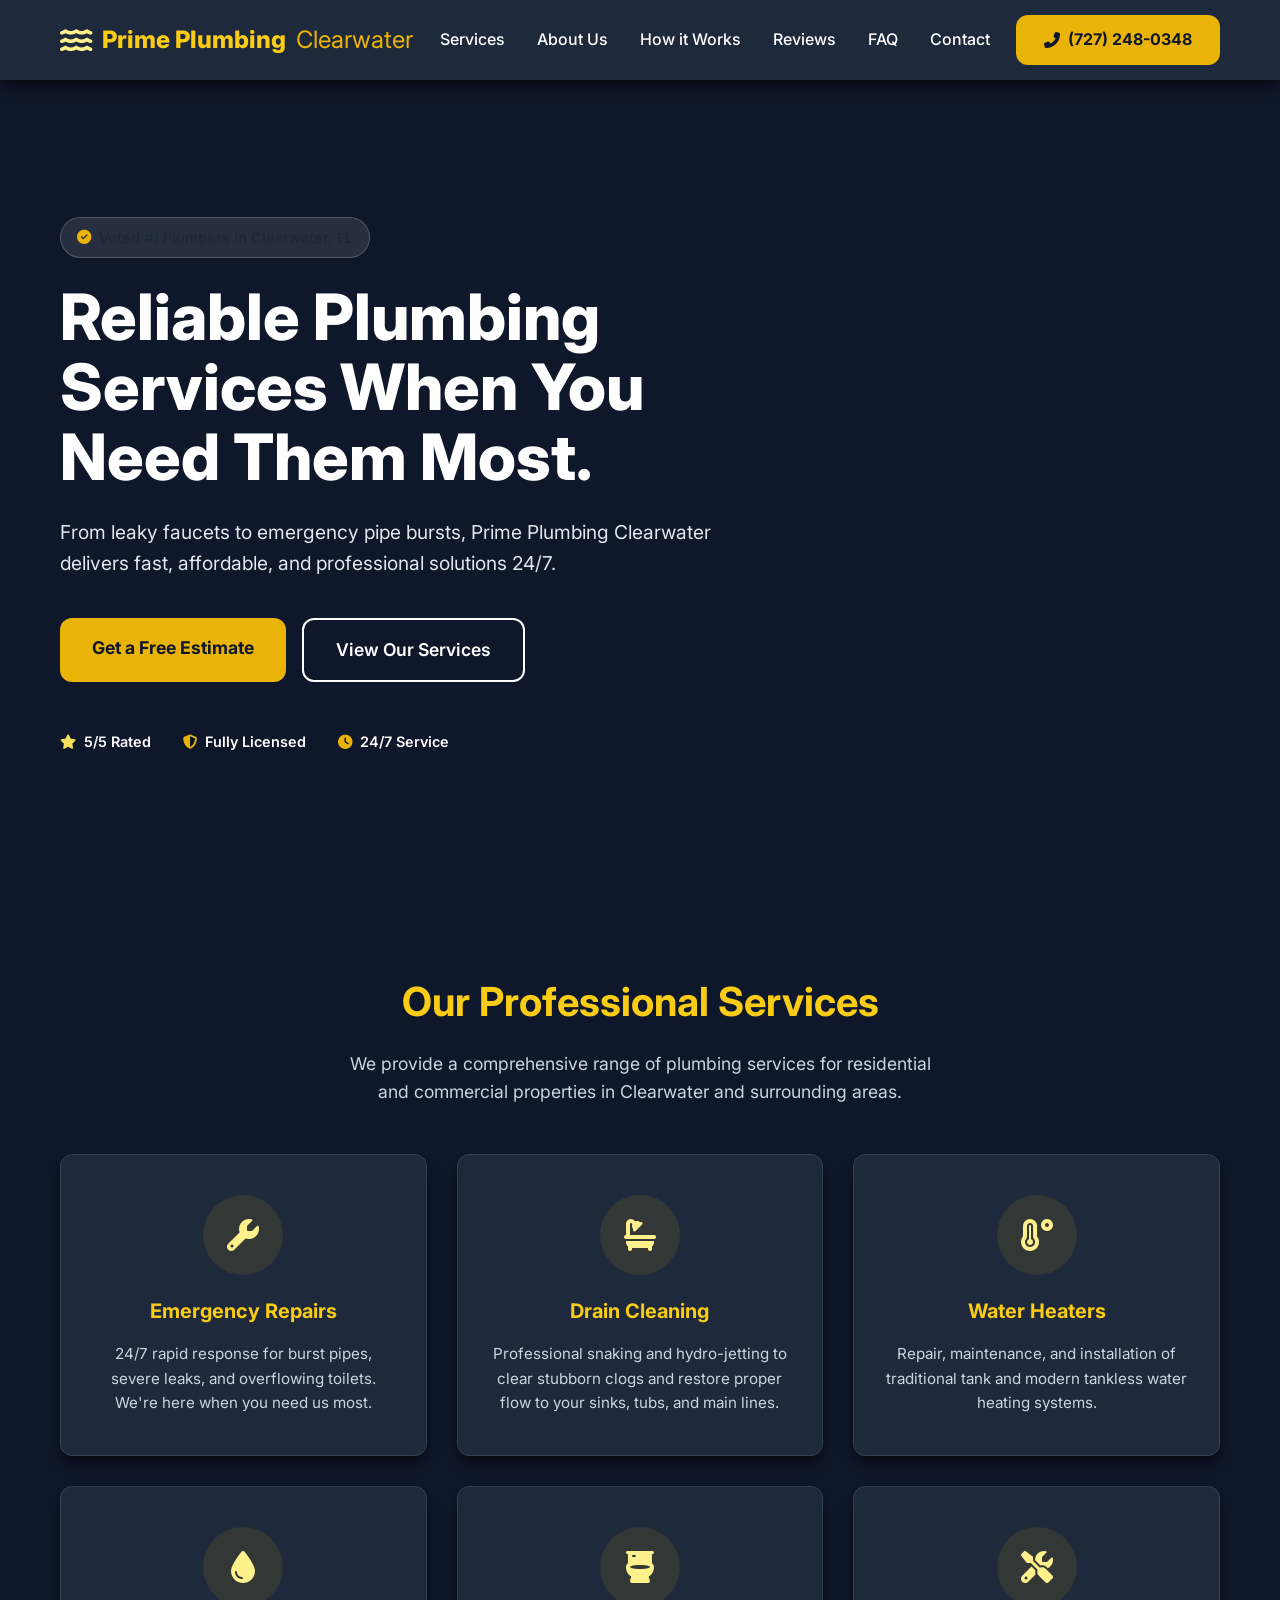
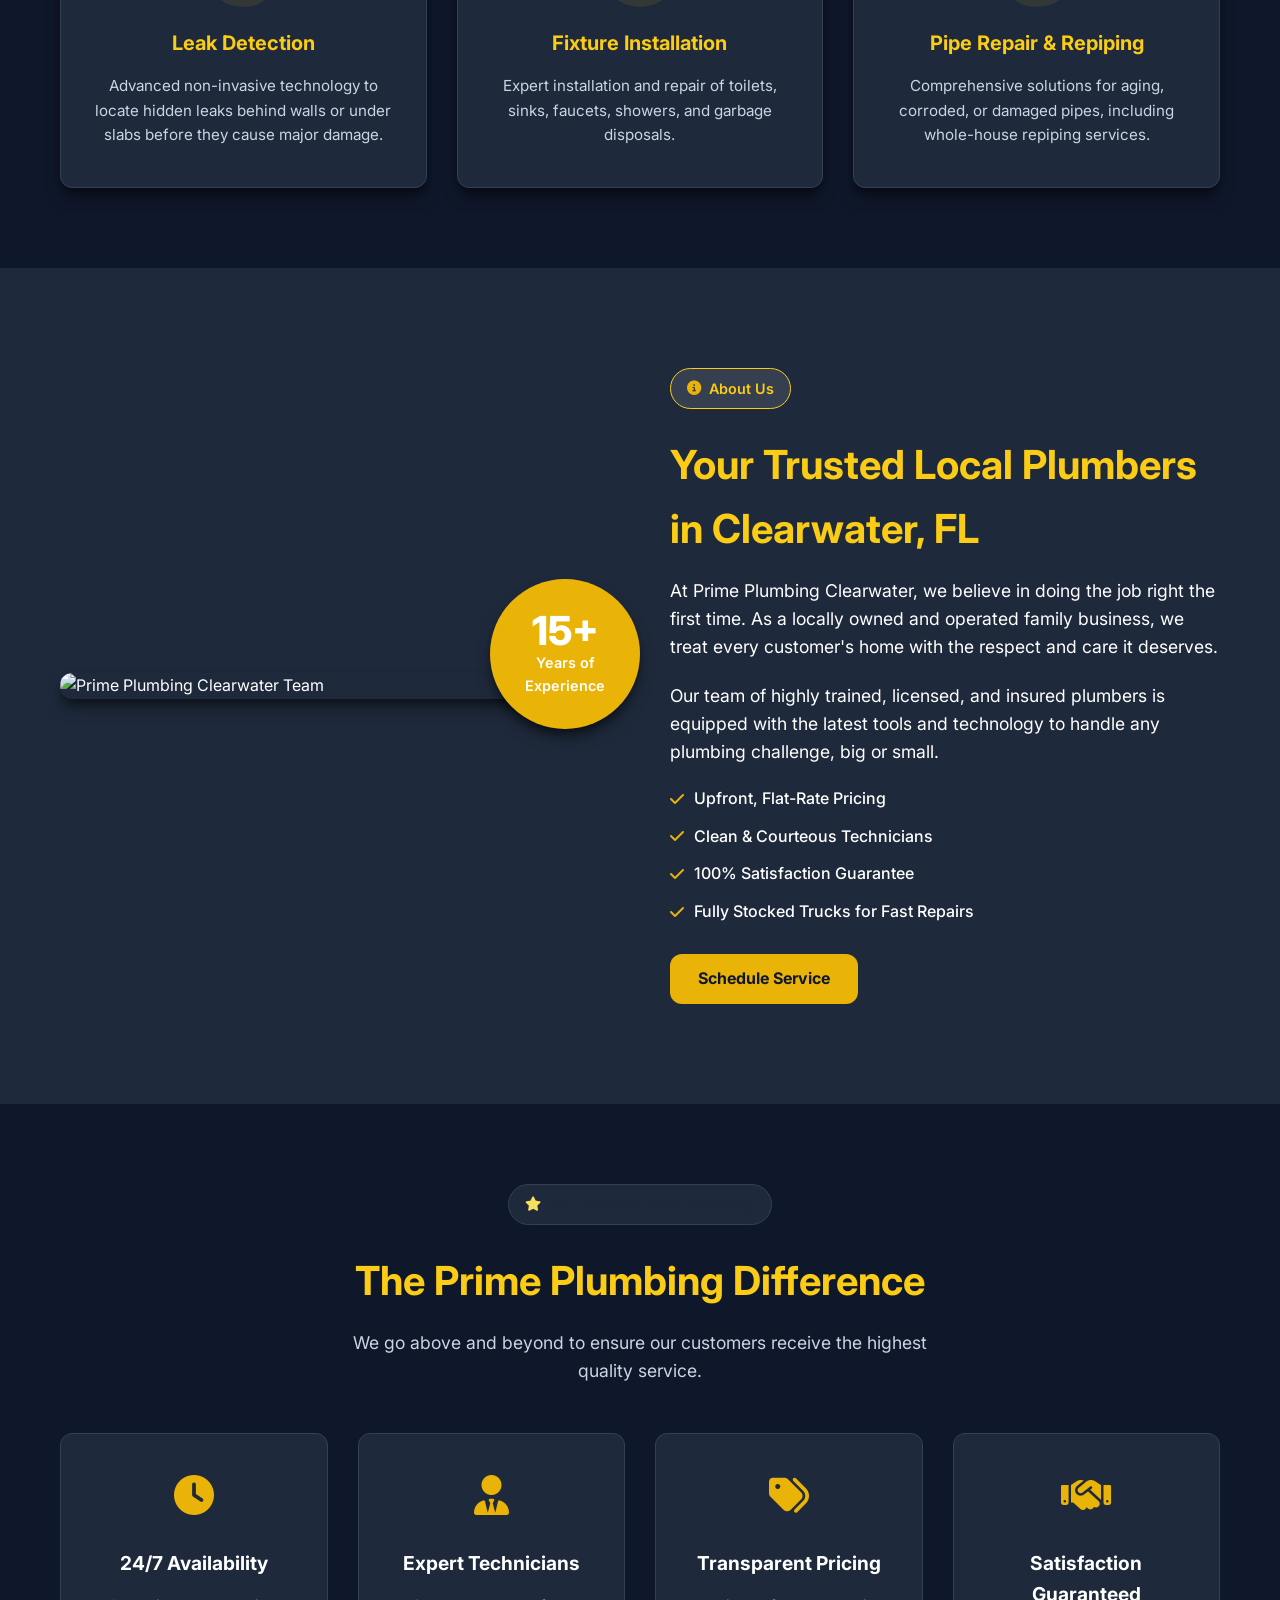
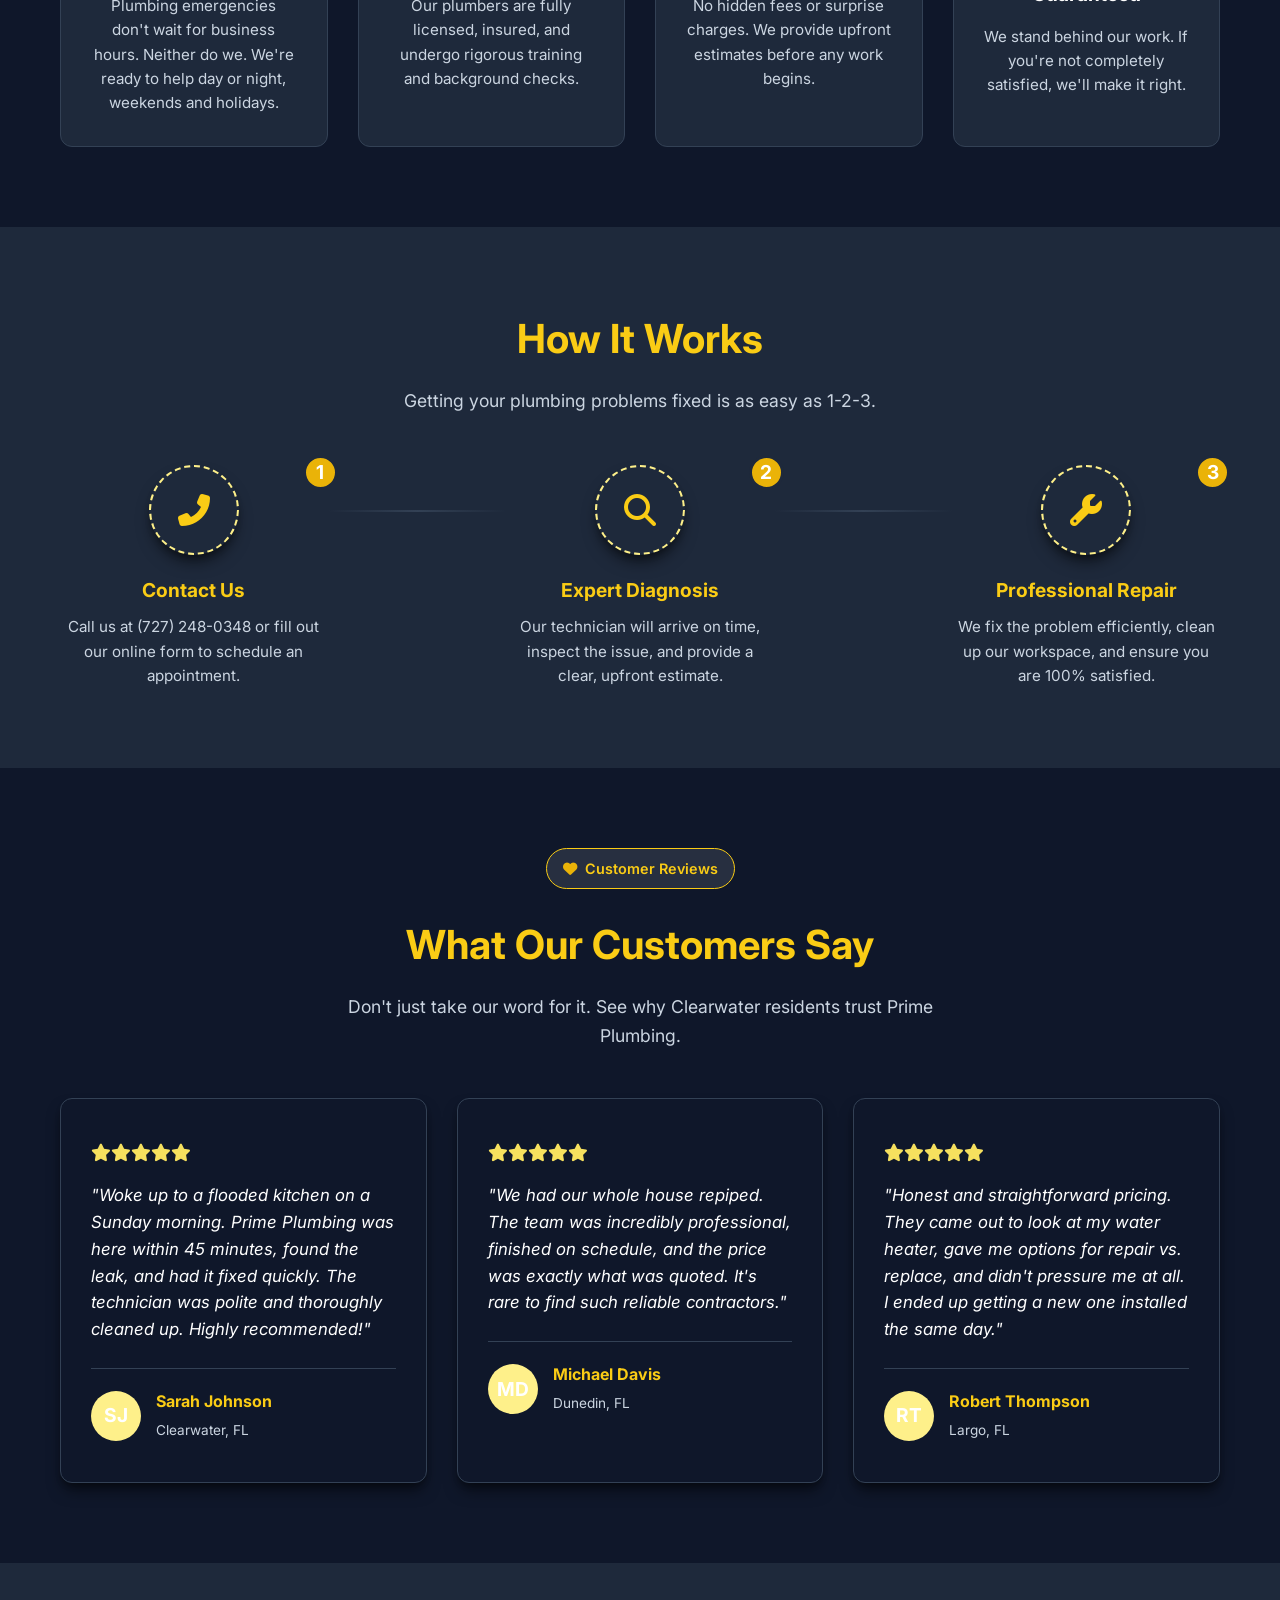
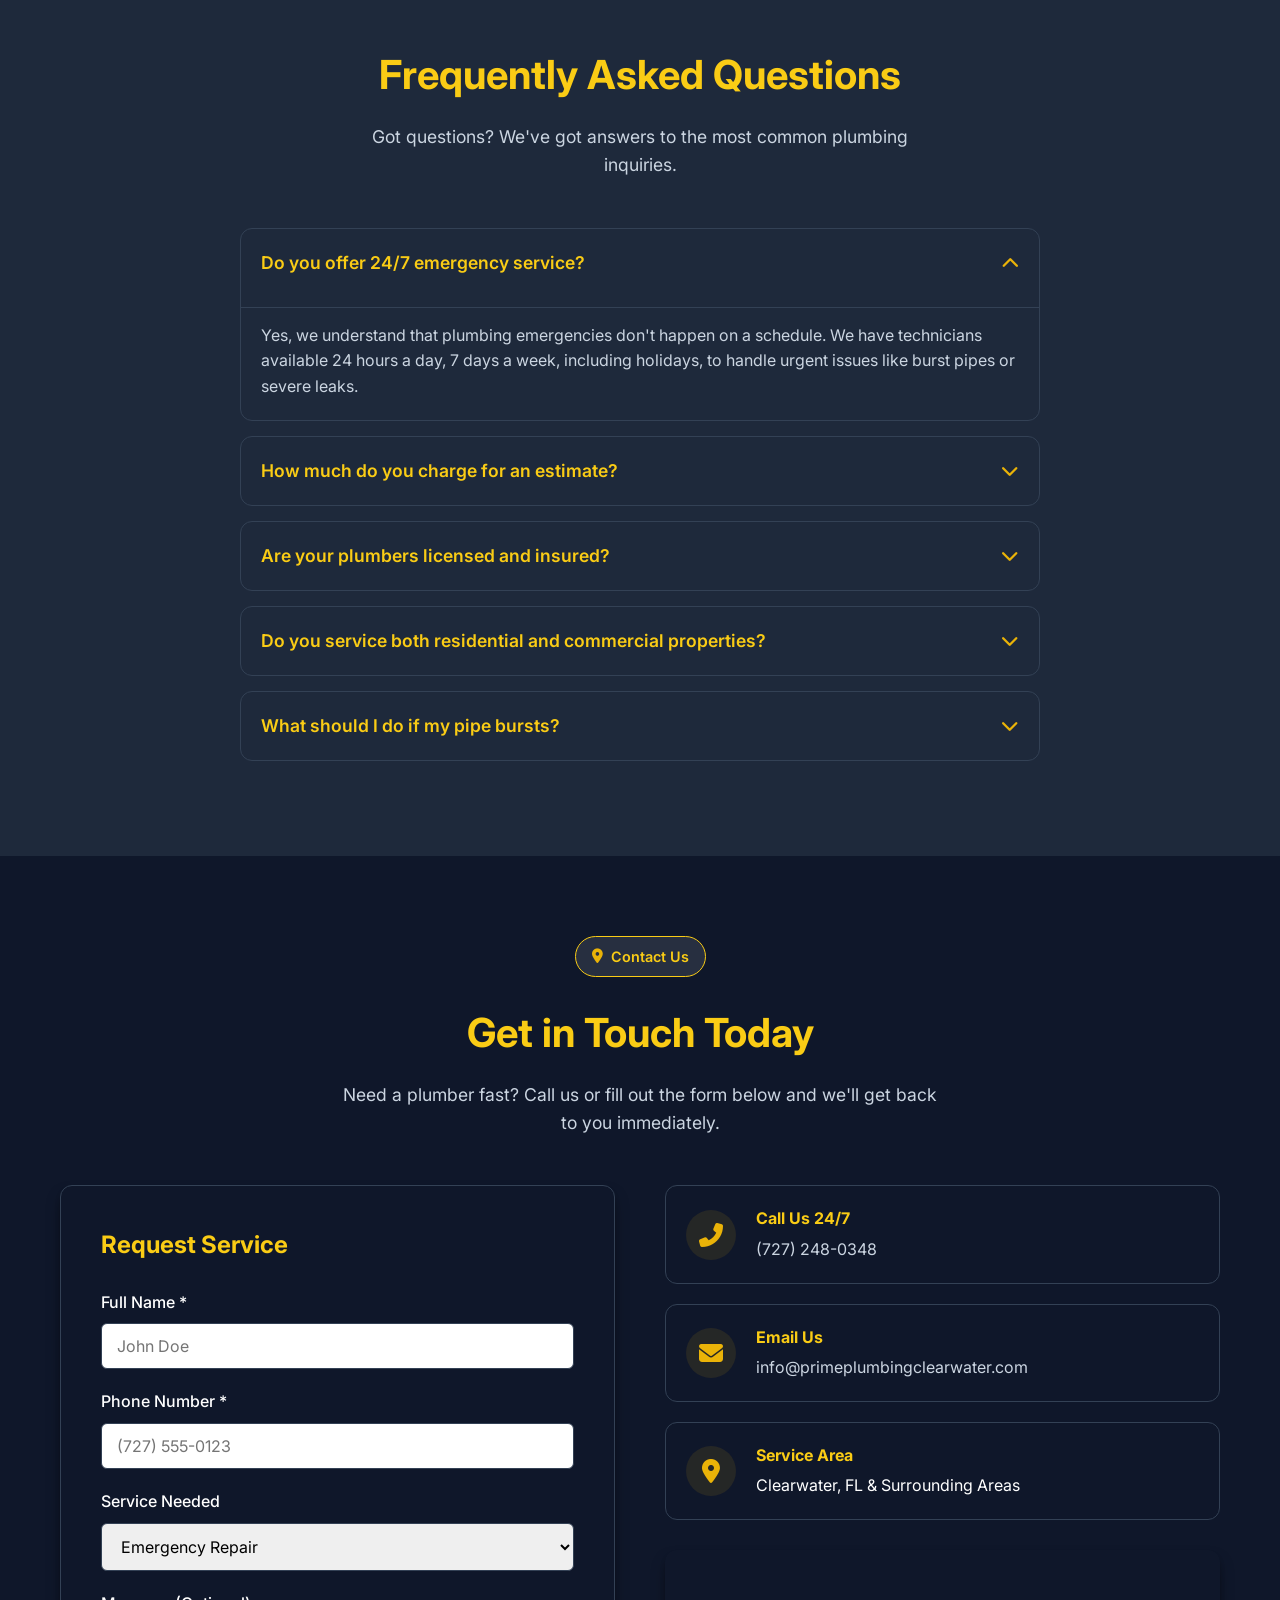
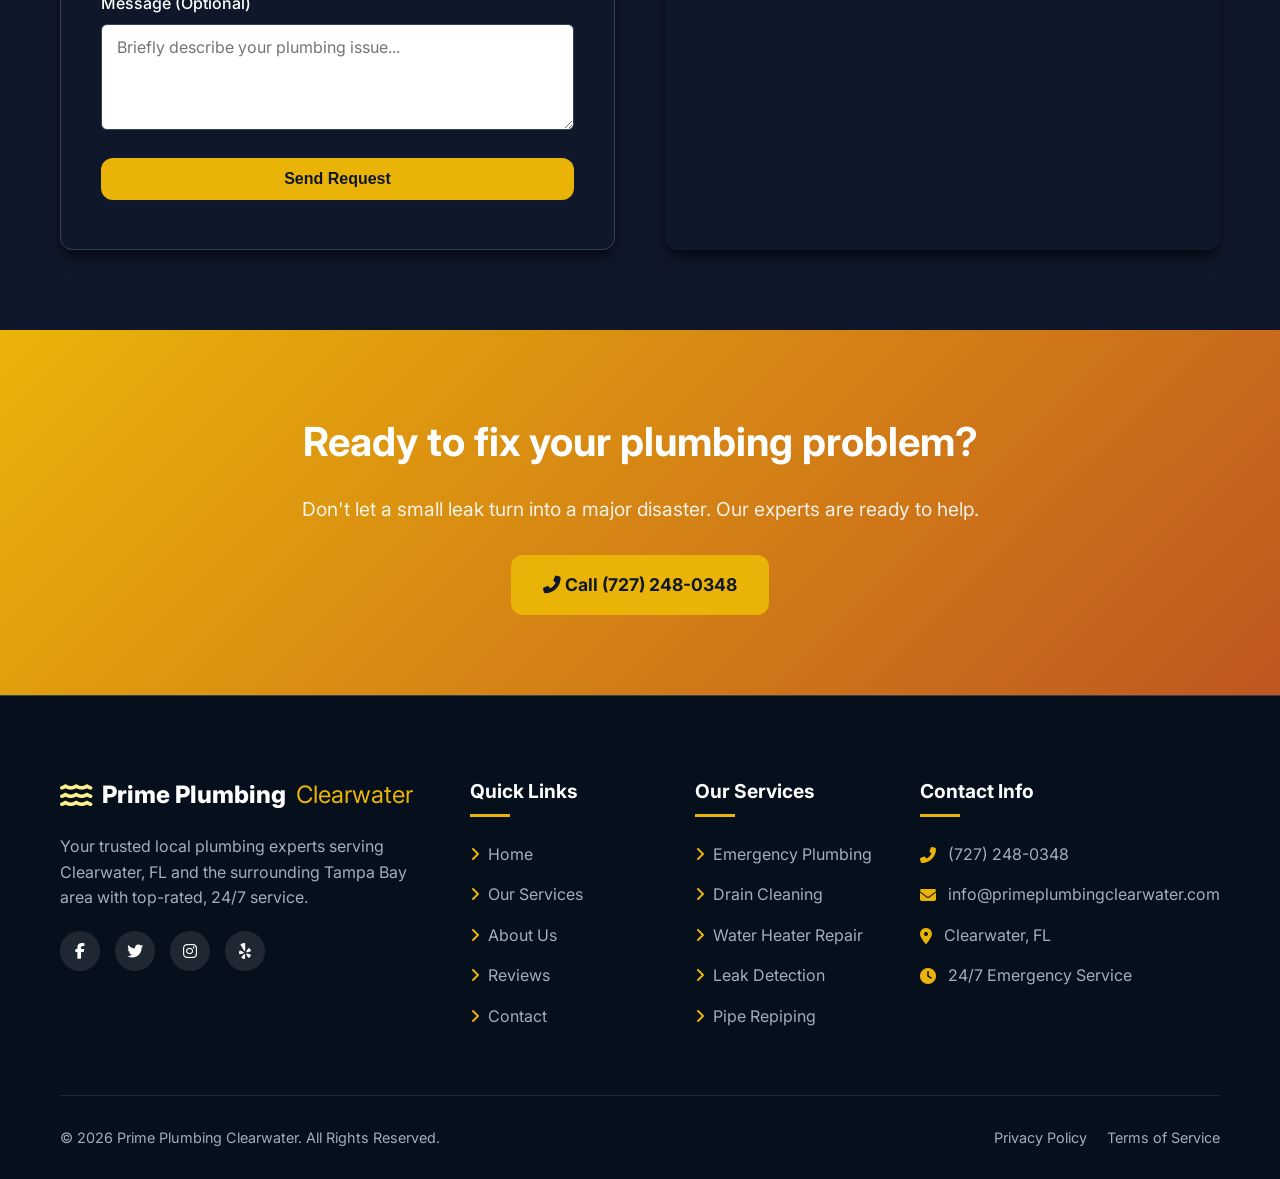
==== commit 8d6bf7ca: "Update color scheme to dark blue, white, and yellow - Modify CSS variables to use a professional dar" ====
--- a/index.html
+++ b/index.html
@@ -20,19 +20,18 @@
     <style>
       /* CSS Variables for Professional Color Scheme */
       :root {
-        --primary-color: #64ffda; /* Teal for dark theme accents */
-        --primary-light: #a7ffeb;
-        --accent-color: #ff9800; /* Bright Orange for CTAs */
-        --accent-hover: #f57c00;
-        --bg-color: #0a192f; /* Deep dark blue background */
-        --surface-color: #112240; /* Darker surface for cards/sections */
-        --text-main: #ccd6f6; /* Light text */
-        --text-muted: #8892b0; /* Medium light gray text */
-        --border-color: #233554; /* Dark border */
-
-        --border-radius: 8px;
-        --box-shadow:
-          0 4px 6px rgba(0, 0, 0, 0.3), 0 1px 3px rgba(0, 0, 0, 0.4);
+        --primary-color: #facc15; /* Yellow */
+        --primary-light: #fef08a; /* Light Yellow */
+        --accent-color: #eab308; /* Darker Yellow */
+        --accent-hover: #ca8a04; /* Even darker yellow for hover */
+        --bg-color: #0f172a; /* Dark Blue */
+        --surface-color: #1e293b; /* Lighter Dark Blue */
+        --text-main: #ffffff; /* White */
+        --text-muted: #cbd5e1; /* Off-White / Muted */
+        --border-color: #334155; /* Blue/Gray Border */
+
+        --border-radius: 12px;
+        --box-shadow: 0 10px 15px -3px rgba(0, 0, 0, 0.5), 0 4px 6px -2px rgba(0, 0, 0, 0.3);
         --transition: all 0.3s ease;
       }
 
@@ -114,11 +113,13 @@
 
       .btn-primary {
         background-color: var(--accent-color);
-        color: white;
+        color: var(--bg-color); /* Dark text on yellow button */
+        font-weight: 700;
       }
 
       .btn-primary:hover {
         background-color: var(--accent-hover);
+        color: var(--bg-color);
         transform: translateY(-2px);
       }
 
@@ -130,7 +131,7 @@
 
       .btn-outline:hover {
         background-color: var(--primary-color);
-        color: white;
+        color: var(--bg-color); /* Dark text on yellow hover */
       }
 
       /* Header */
@@ -218,8 +219,8 @@
         height: 100%;
         background: linear-gradient(
           to right,
-          rgba(10, 25, 47, 0.95),
-          rgba(10, 25, 47, 0.7)
+          rgba(15, 23, 42, 0.95),
+          rgba(15, 23, 42, 0.7)
         );
         z-index: 1;
       }
@@ -285,7 +286,7 @@
 
       .btn-light:hover {
         background-color: white;
-        color: var(--primary-color);
+        color: var(--bg-color); /* Dark text on white background hover */
       }
 
       .hero-trust {
@@ -353,7 +354,7 @@
       .service-icon {
         width: 80px;
         height: 80px;
-        background-color: rgba(43, 108, 176, 0.1);
+        background-color: rgba(234, 179, 8, 0.1);
         color: var(--primary-light);
         border-radius: 50%;
         display: flex;
@@ -366,7 +367,7 @@
 
       .service-card:hover .service-icon {
         background-color: var(--primary-color);
-        color: white;
+        color: var(--bg-color);
       }
 
       .service-title {
@@ -472,7 +473,12 @@
       .feature-box:hover {
         background-color: var(--primary-color);
         border-color: var(--primary-color);
+        color: var(--bg-color); /* change text color on hover since bg is yellow */
         transform: translateY(-5px);
+      }
+
+      .feature-box:hover h3, .feature-box:hover p {
+        color: var(--bg-color);
       }
 
       .feature-box:hover .feature-title,
@@ -730,7 +736,7 @@
       .form-control:focus {
         outline: none;
         border-color: var(--primary-light);
-        box-shadow: 0 0 0 3px rgba(43, 108, 176, 0.2);
+        box-shadow: 0 0 0 3px rgba(250, 204, 21, 0.2);
       }
 
       .info-cards {
@@ -753,7 +759,7 @@
       .info-icon {
         width: 50px;
         height: 50px;
-        background-color: rgba(237, 137, 54, 0.1);
+        background-color: rgba(234, 179, 8, 0.1);
         color: var(--accent-color);
         border-radius: 50%;
         display: flex;
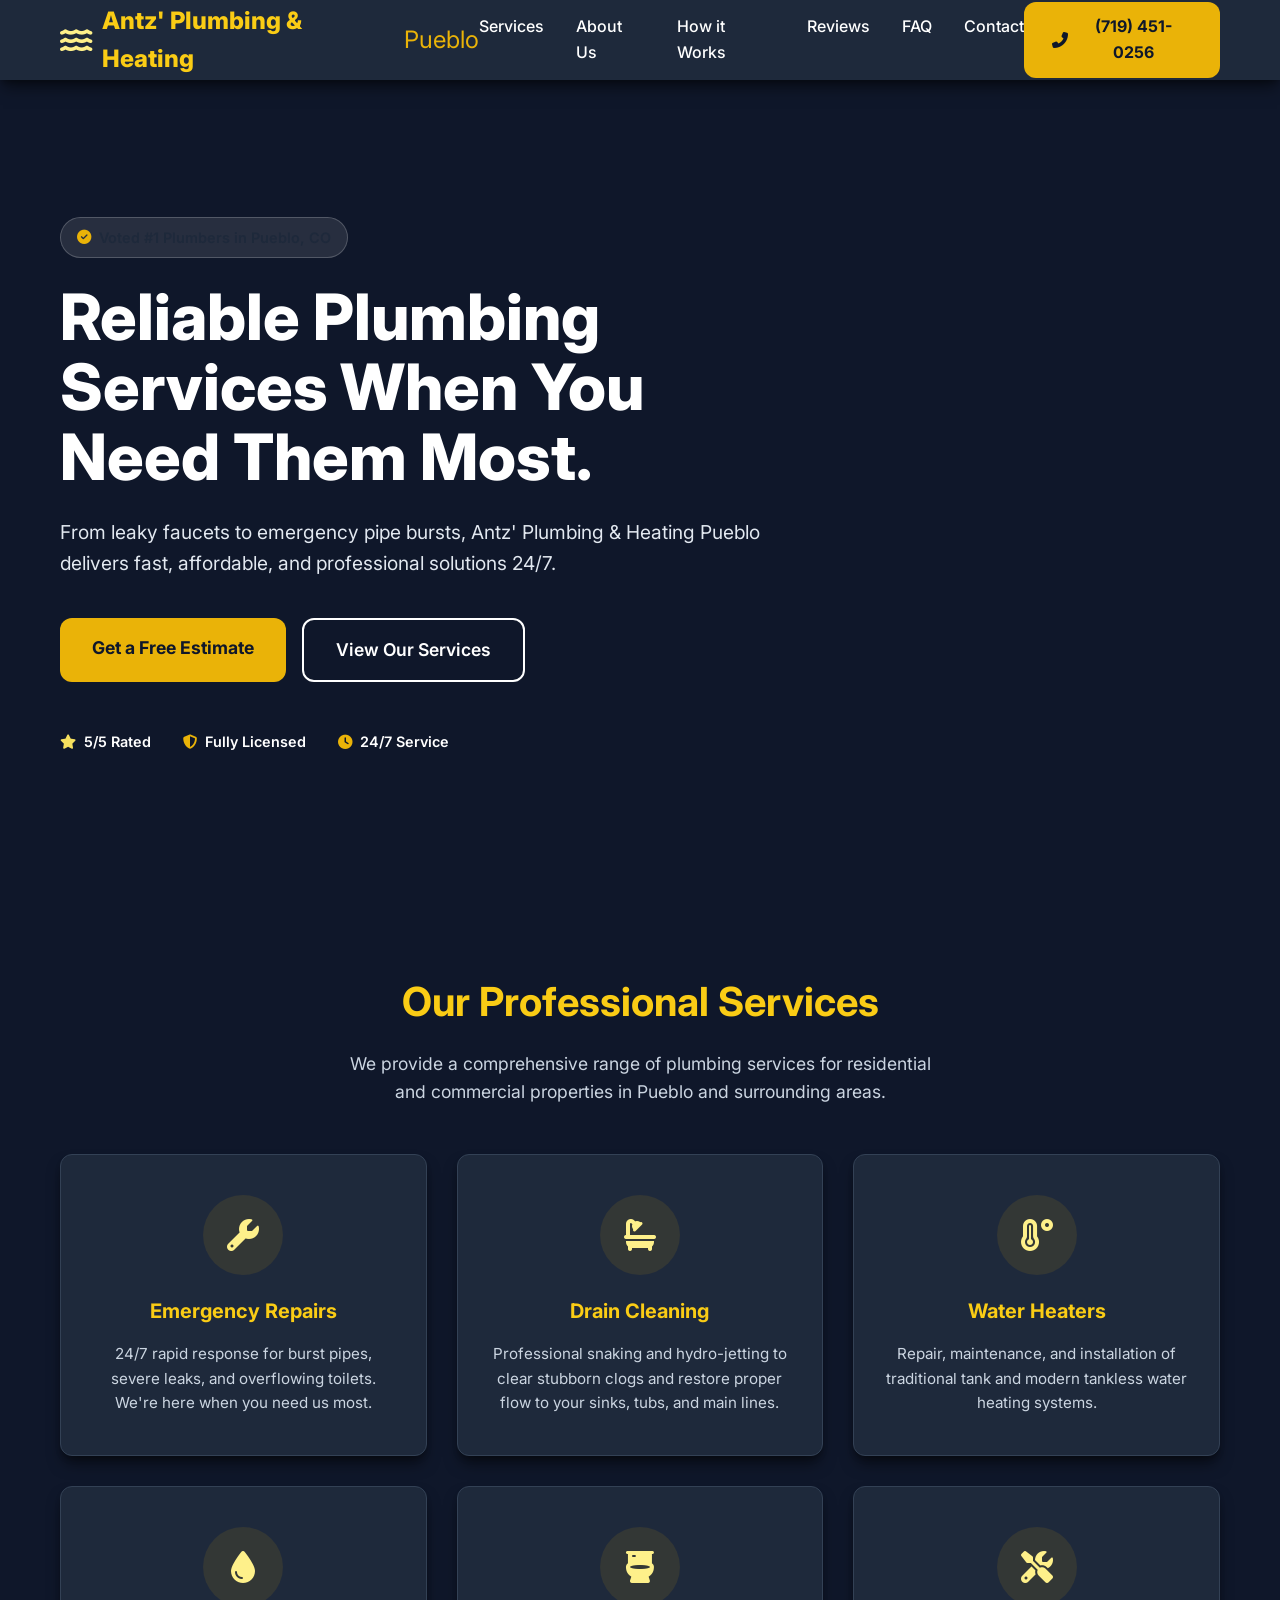
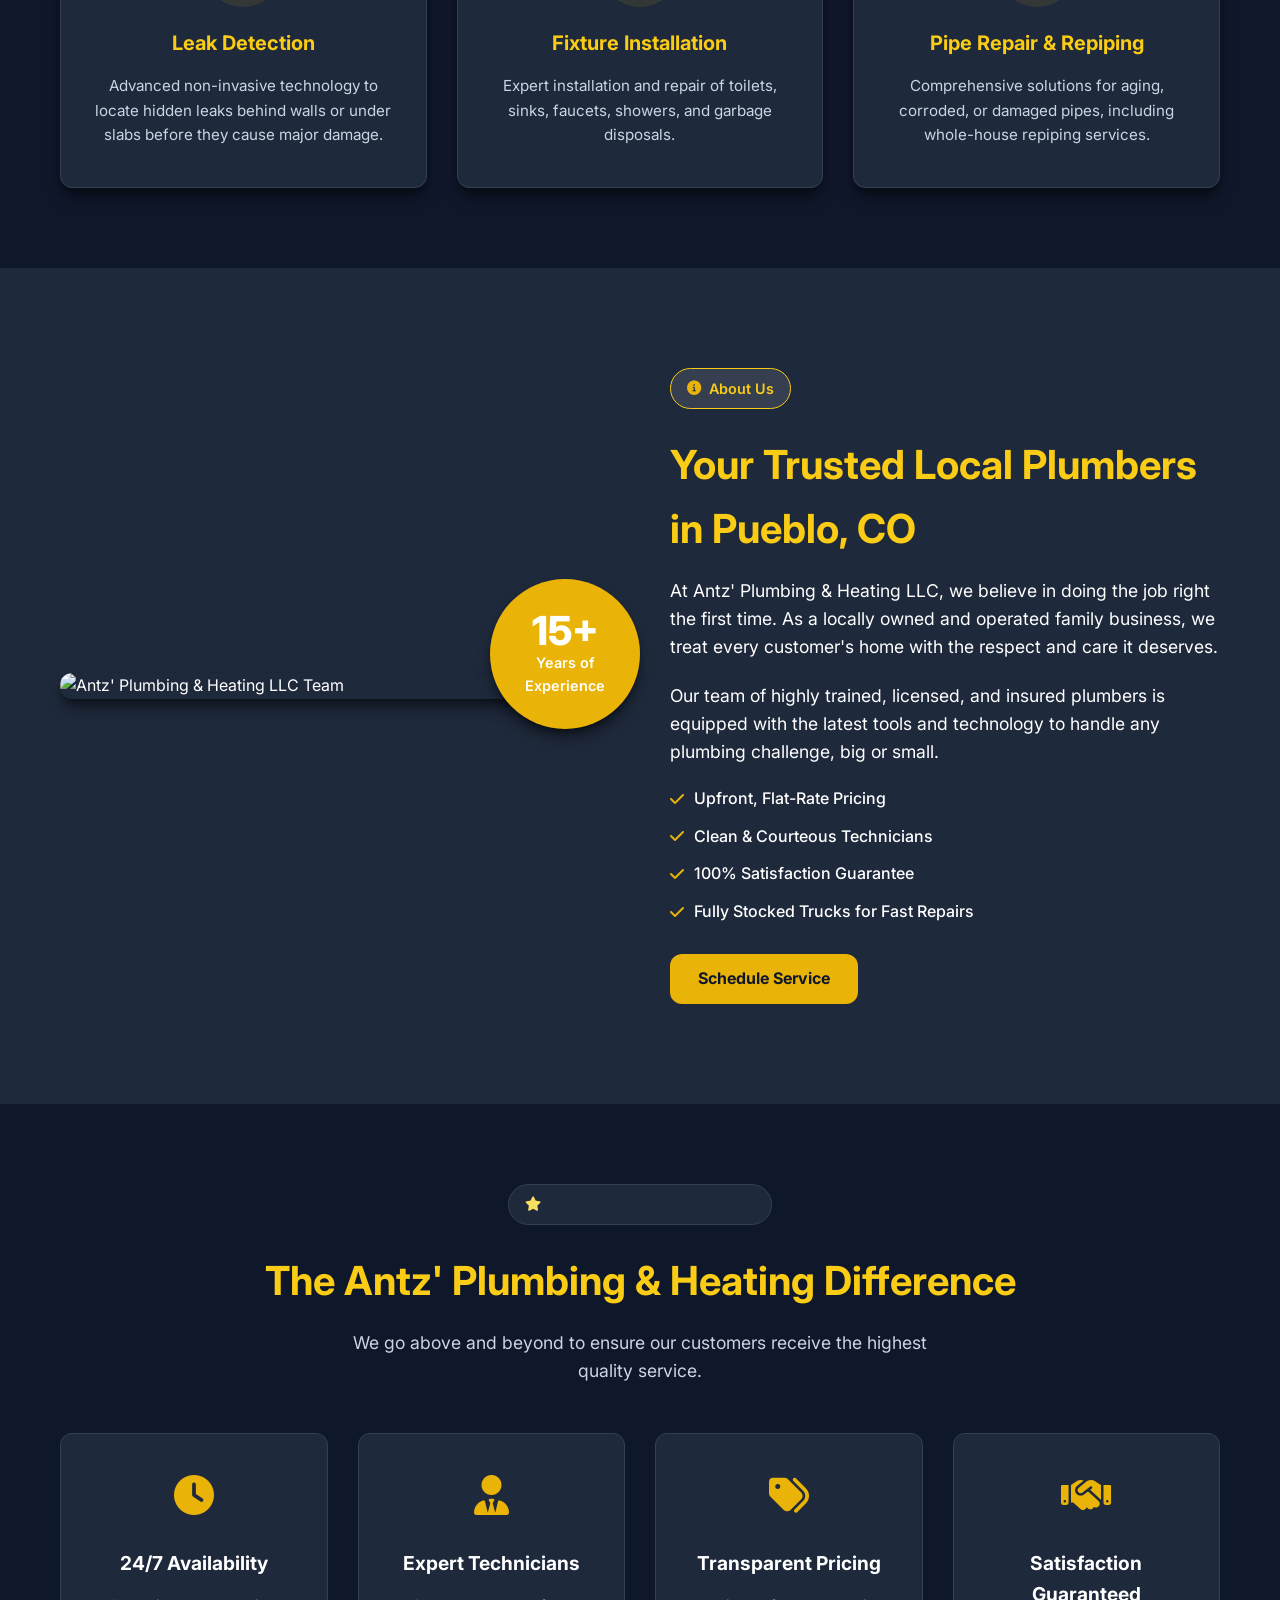
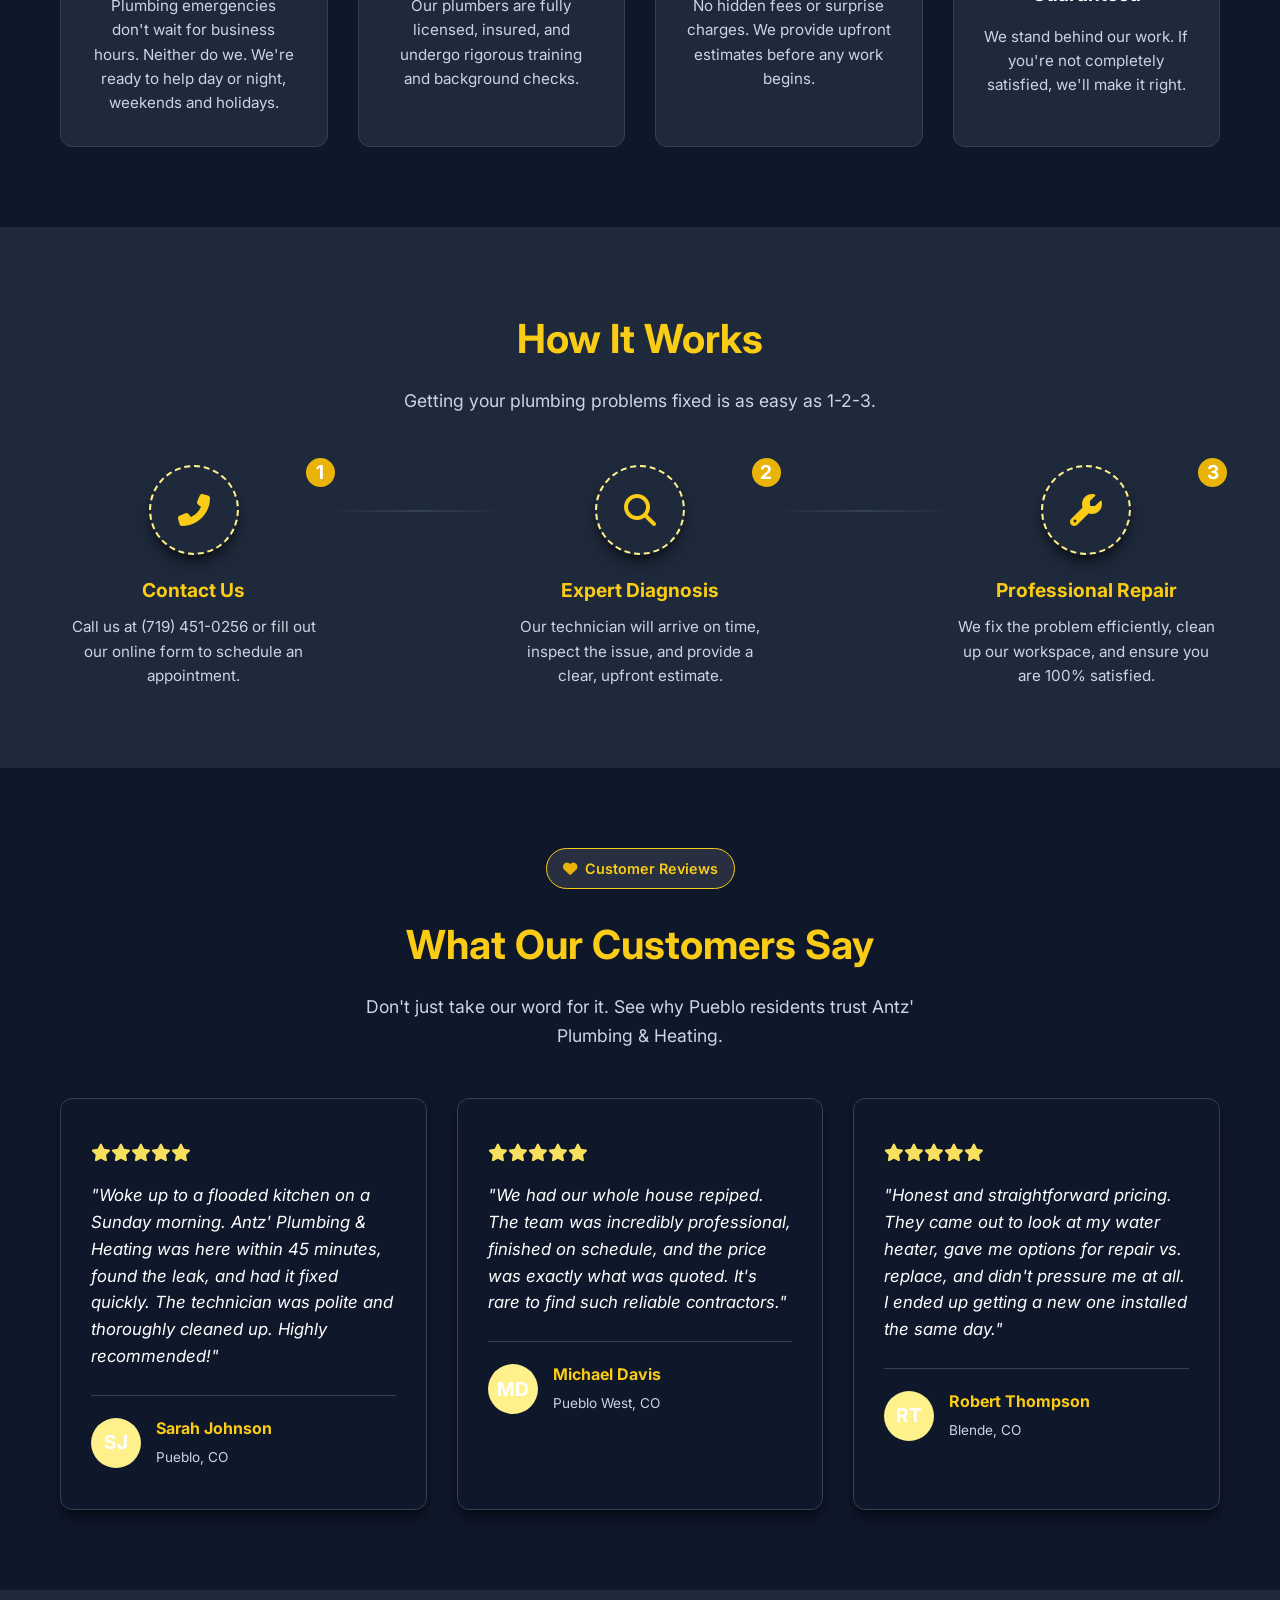
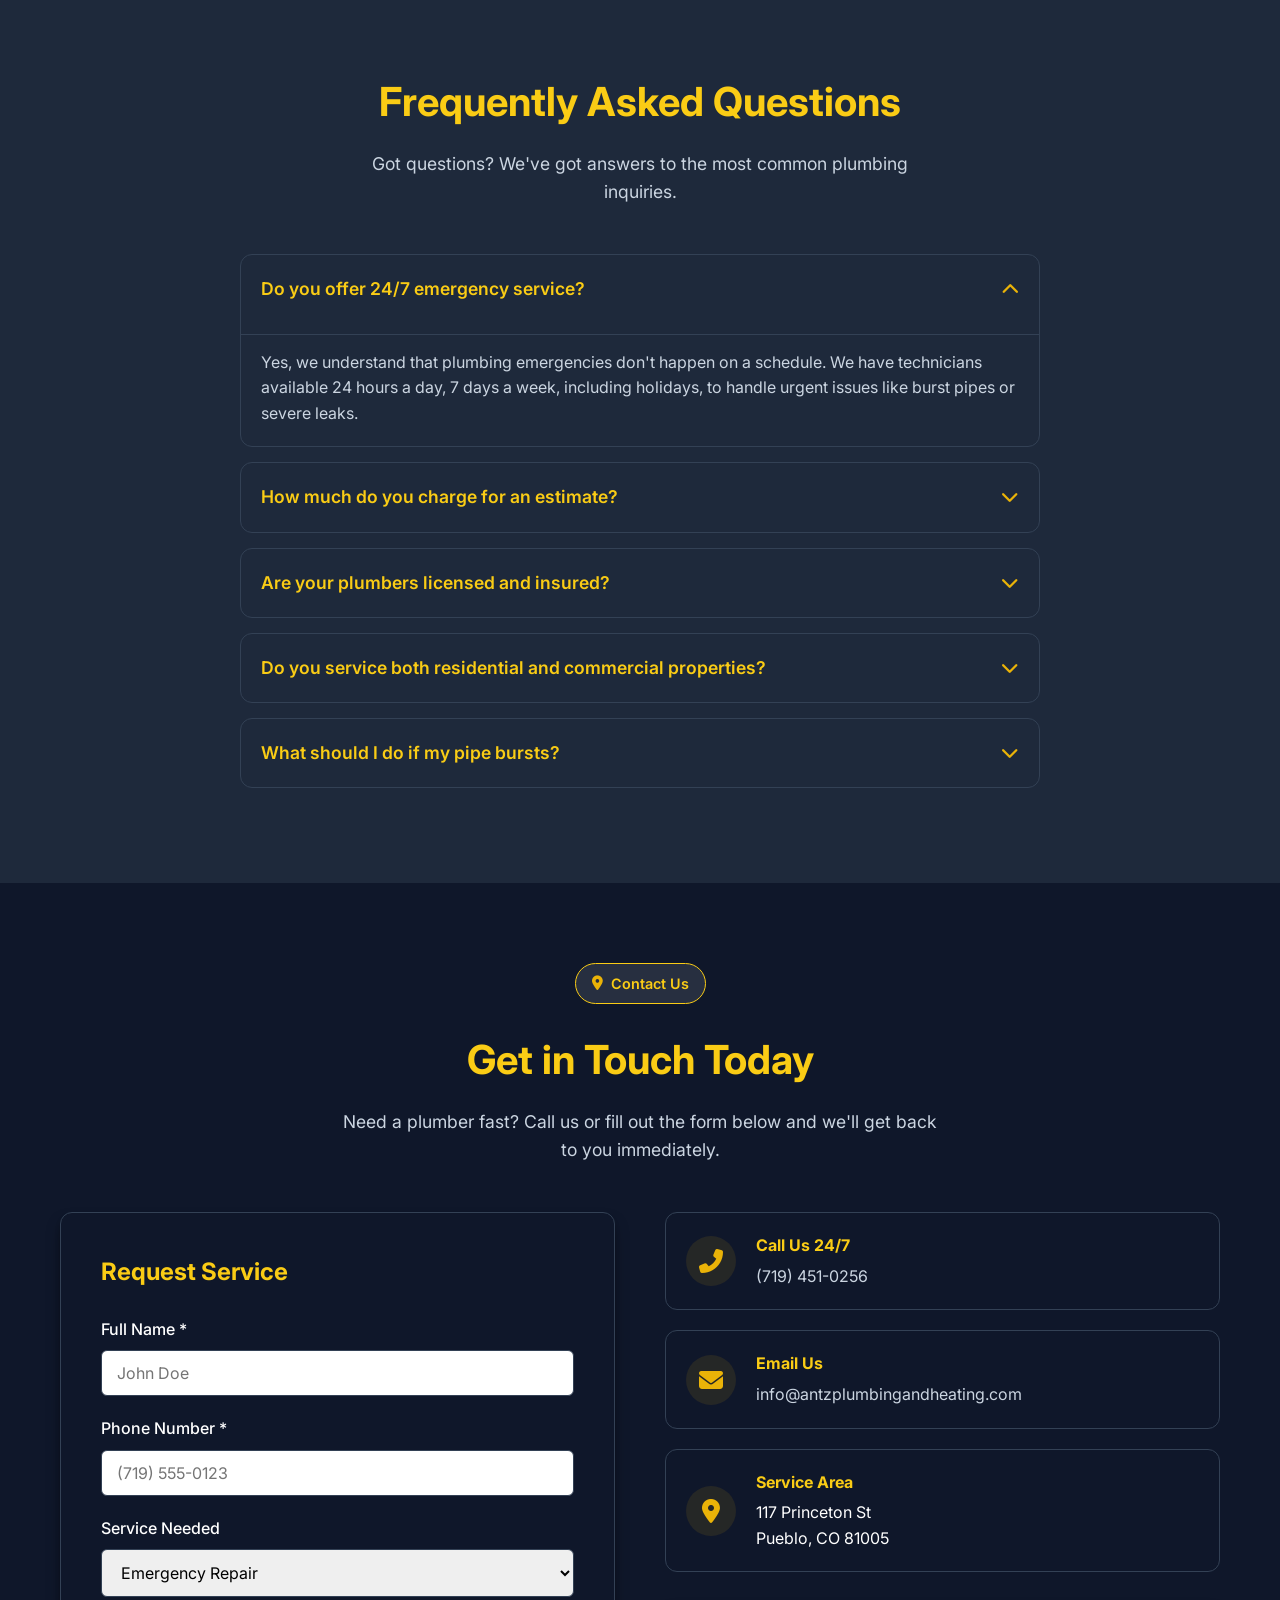
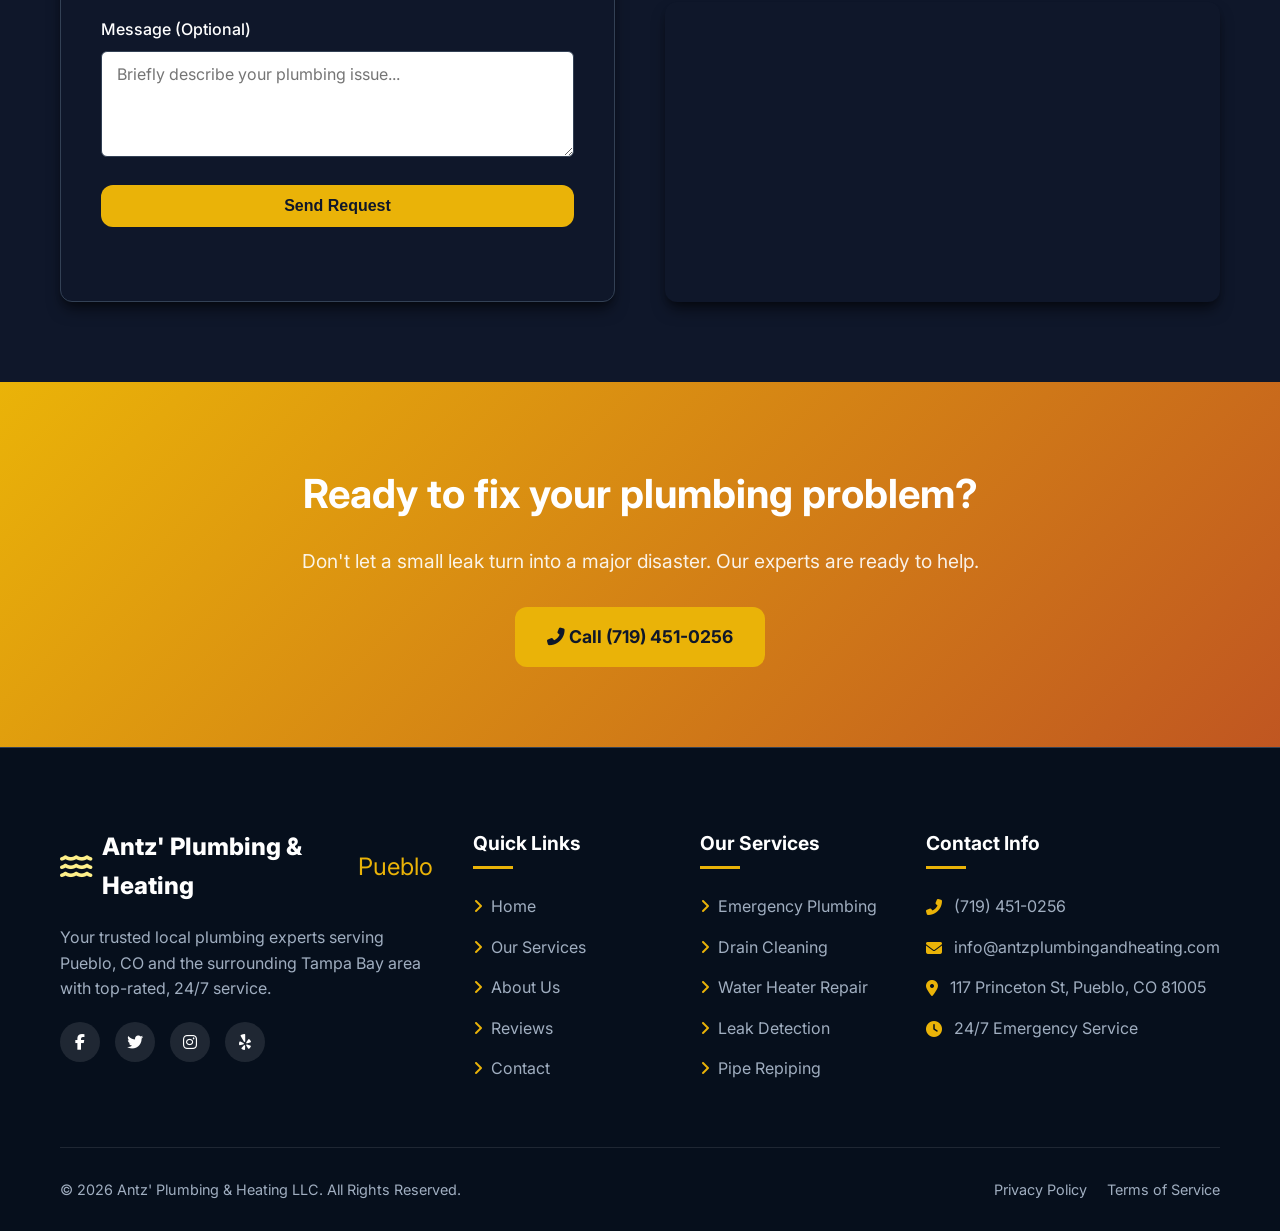
==== commit bbca3497: "Update website with Antz' Plumbing & Heating LLC details\n\n- Update business name to Antz' Plumbing" ====
--- a/index.html
+++ b/index.html
@@ -3,7 +3,7 @@
   <head>
     <meta charset="UTF-8" />
     <meta name="viewport" content="width=device-width, initial-scale=1.0" />
-    <title>Prime Plumbing Clearwater | Professional Plumbing Services</title>
+    <title>Antz' Plumbing & Heating LLC | Professional Plumbing Services</title>
     <!-- Google Fonts -->
     <link rel="preconnect" href="https://fonts.googleapis.com" />
     <link rel="preconnect" href="https://fonts.gstatic.com" crossorigin />
@@ -973,7 +973,7 @@
     <header class="header">
       <div class="container header-container">
         <a href="#" class="logo">
-          <i class="fas fa-water"></i> Prime Plumbing <span>Clearwater</span>
+          <i class="fas fa-water"></i> Antz' Plumbing & Heating <span>Pueblo</span>
         </a>
 
         <button class="mobile-toggle" aria-label="Toggle Menu">
@@ -991,8 +991,8 @@
           </ul>
         </nav>
 
-        <a href="tel:727-248-0348" class="btn btn-primary header-cta">
-          <i class="fas fa-phone-alt"></i> (727) 248-0348
+        <a href="tel:719-451-0256" class="btn btn-primary header-cta">
+          <i class="fas fa-phone-alt"></i> (719) 451-0256
         </a>
       </div>
     </header>
@@ -1004,14 +1004,14 @@
         <div class="hero-content">
           <span class="badge"
             ><i class="fas fa-check-circle"></i> Voted #1 Plumbers in
-            Clearwater, FL</span
+            Pueblo, CO</span
           >
           <h1 class="hero-title">
             Reliable Plumbing Services When You Need Them Most.
           </h1>
           <p class="hero-subtitle">
-            From leaky faucets to emergency pipe bursts, Prime Plumbing
-            Clearwater delivers fast, affordable, and professional solutions
+            From leaky faucets to emergency pipe bursts, Antz' Plumbing & Heating
+            Pueblo delivers fast, affordable, and professional solutions
             24/7.
           </p>
           <div class="hero-buttons">
@@ -1042,7 +1042,7 @@
           <h2 class="section-title">Our Professional Services</h2>
           <p class="section-subtitle">
             We provide a comprehensive range of plumbing services for
-            residential and commercial properties in Clearwater and surrounding
+            residential and commercial properties in Pueblo and surrounding
             areas.
           </p>
         </div>
@@ -1129,7 +1129,7 @@
         <div class="about-image">
           <img
             src="https://images.unsplash.com/photo-1584622650111-993a426fbf0a?auto=format&fit=crop&q=80"
-            alt="Prime Plumbing Clearwater Team"
+            alt="Antz' Plumbing & Heating LLC Team"
           />
           <div class="experience-badge">
             <span class="years">15+</span>
@@ -1146,10 +1146,10 @@
             ><i class="fas fa-info-circle"></i> About Us</span
           >
           <h2 class="section-title">
-            Your Trusted Local Plumbers in Clearwater, FL
+            Your Trusted Local Plumbers in Pueblo, CO
           </h2>
           <p>
-            At Prime Plumbing Clearwater, we believe in doing the job right the
+            At Antz' Plumbing & Heating LLC, we believe in doing the job right the
             first time. As a locally owned and operated family business, we
             treat every customer's home with the respect and care it deserves.
           </p>
@@ -1191,7 +1191,7 @@
             Plumbing</span
           >
           <h2 class="section-title">
-            The Prime Plumbing Difference
+            The Antz' Plumbing & Heating Difference
           </h2>
           <p class="section-subtitle">
             We go above and beyond to ensure our customers receive the highest
@@ -1252,7 +1252,7 @@
             <div class="step-icon"><i class="fas fa-phone-alt"></i></div>
             <h3 class="step-title">Contact Us</h3>
             <p class="step-desc">
-              Call us at (727) 248-0348 or fill out our online form to schedule
+              Call us at (719) 451-0256 or fill out our online form to schedule
               an appointment.
             </p>
           </div>
@@ -1302,8 +1302,8 @@
           >
           <h2 class="section-title">What Our Customers Say</h2>
           <p class="section-subtitle">
-            Don't just take our word for it. See why Clearwater residents trust
-            Prime Plumbing.
+            Don't just take our word for it. See why Pueblo residents trust
+            Antz' Plumbing & Heating.
           </p>
         </div>
 
@@ -1315,7 +1315,7 @@
               ><i class="fas fa-star"></i>
             </div>
             <p class="review-text">
-              "Woke up to a flooded kitchen on a Sunday morning. Prime Plumbing
+              "Woke up to a flooded kitchen on a Sunday morning. Antz' Plumbing & Heating
               was here within 45 minutes, found the leak, and had it fixed
               quickly. The technician was polite and thoroughly cleaned up.
               Highly recommended!"
@@ -1324,7 +1324,7 @@
               <div class="reviewer-avatar">SJ</div>
               <div>
                 <h4>Sarah Johnson</h4>
-                <span>Clearwater, FL</span>
+                <span>Pueblo, CO</span>
               </div>
             </div>
           </div>
@@ -1344,7 +1344,7 @@
               <div class="reviewer-avatar">MD</div>
               <div>
                 <h4>Michael Davis</h4>
-                <span>Dunedin, FL</span>
+                <span>Pueblo West, CO</span>
               </div>
             </div>
           </div>
@@ -1365,7 +1365,7 @@
               <div class="reviewer-avatar">RT</div>
               <div>
                 <h4>Robert Thompson</h4>
-                <span>Largo, FL</span>
+                <span>Blende, CO</span>
               </div>
             </div>
           </div>
@@ -1492,7 +1492,7 @@
                   id="phone"
                   class="form-control"
                   required
-                  placeholder="(727) 555-0123"
+                  placeholder="(719) 555-0123"
                 />
               </div>
               <div class="form-group">
@@ -1527,7 +1527,7 @@
                 <div class="info-icon"><i class="fas fa-phone-alt"></i></div>
                 <div>
                   <h4>Call Us 24/7</h4>
-                  <p><a href="tel:727-248-0348">(727) 248-0348</a></p>
+                  <p><a href="tel:719-451-0256">(719) 451-0256</a></p>
                 </div>
               </div>
               <div class="info-card">
@@ -1535,8 +1535,8 @@
                 <div>
                   <h4>Email Us</h4>
                   <p>
-                    <a href="mailto:info@primeplumbingclearwater.com"
-                      >info@primeplumbingclearwater.com</a
+                    <a href="mailto:info@antzplumbingandheating.com"
+                      >info@antzplumbingandheating.com</a
                     >
                   </p>
                 </div>
@@ -1547,14 +1547,14 @@
                 </div>
                 <div>
                   <h4>Service Area</h4>
-                  <p>Clearwater, FL & Surrounding Areas</p>
+                  <p>117 Princeton St<br />Pueblo, CO 81005</p>
                 </div>
               </div>
             </div>
 
             <div class="map-container">
               <iframe
-                src="https://www.google.com/maps/embed?pb=!1m18!1m12!1m3!1d112836.43574765691!2d-82.85966455112529!3d27.973413551532135!2m3!1f0!2f0!3f0!3m2!1i1024!2i768!4f13.1!3m3!1m2!1s0x88c2f1618de42a49%3A0x6a2c91ba5fdf919!2sClearwater%2C%20FL!5e0!3m2!1sen!2sus!4v1709845123456!5m2!1sen!2sus"
+                src="https://www.google.com/maps/embed?pb=!1m18!1m12!1m3!1d112836.43574765691!2d-82.85966455112529!3d27.973413551532135!2m3!1f0!2f0!3f0!3m2!1i1024!2i768!4f13.1!3m3!1m2!1s0x88c2f1618de42a49%3A0x6a2c91ba5fdf919!2sPueblo%2C%20CO!5e0!3m2!1sen!2sus!4v1709845123456!5m2!1sen!2sus"
                 width="100%"
                 height="100%"
                 style="border: 0"
@@ -1586,8 +1586,8 @@
             flex-wrap: wrap;
           "
         >
-          <a href="tel:727-248-0348" class="btn btn-primary btn-large"
-            ><i class="fas fa-phone-alt"></i> Call (727) 248-0348</a
+          <a href="tel:719-451-0256" class="btn btn-primary btn-large"
+            ><i class="fas fa-phone-alt"></i> Call (719) 451-0256</a
           >
         </div>
       </div>
@@ -1600,11 +1600,11 @@
           <!-- Footer About -->
           <div class="footer-col">
             <a href="#" class="logo" style="color: white; margin-bottom: 20px">
-              <i class="fas fa-water"></i> Prime Plumbing
-              <span>Clearwater</span>
+              <i class="fas fa-water"></i> Antz' Plumbing & Heating
+              <span>Pueblo</span>
             </a>
             <p style="color: #a0aec0; margin-bottom: 20px">
-              Your trusted local plumbing experts serving Clearwater, FL and the
+              Your trusted local plumbing experts serving Pueblo, CO and the
               surrounding Tampa Bay area with top-rated, 24/7 service.
             </p>
             <div class="social-links">
@@ -1645,15 +1645,15 @@
             <ul class="footer-contact">
               <li>
                 <i class="fas fa-phone-alt"></i>
-                <a href="tel:727-248-0348">(727) 248-0348</a>
+                <a href="tel:719-451-0256">(719) 451-0256</a>
               </li>
               <li>
                 <i class="fas fa-envelope"></i>
-                <a href="mailto:info@primeplumbingclearwater.com"
-                  >info@primeplumbingclearwater.com</a
+                <a href="mailto:info@antzplumbingandheating.com"
+                  >info@antzplumbingandheating.com</a
                 >
               </li>
-              <li><i class="fas fa-map-marker-alt"></i> Clearwater, FL</li>
+              <li><i class="fas fa-map-marker-alt"></i> 117 Princeton St, Pueblo, CO 81005</li>
               <li><i class="fas fa-clock"></i> 24/7 Emergency Service</li>
             </ul>
           </div>
@@ -1661,7 +1661,7 @@
 
         <div class="footer-bottom">
           <p>
-            &copy; <span id="currentYear"></span> Prime Plumbing Clearwater. All
+            &copy; <span id="currentYear"></span> Antz' Plumbing & Heating LLC. All
             Rights Reserved.
           </p>
           <div class="footer-bottom-links">
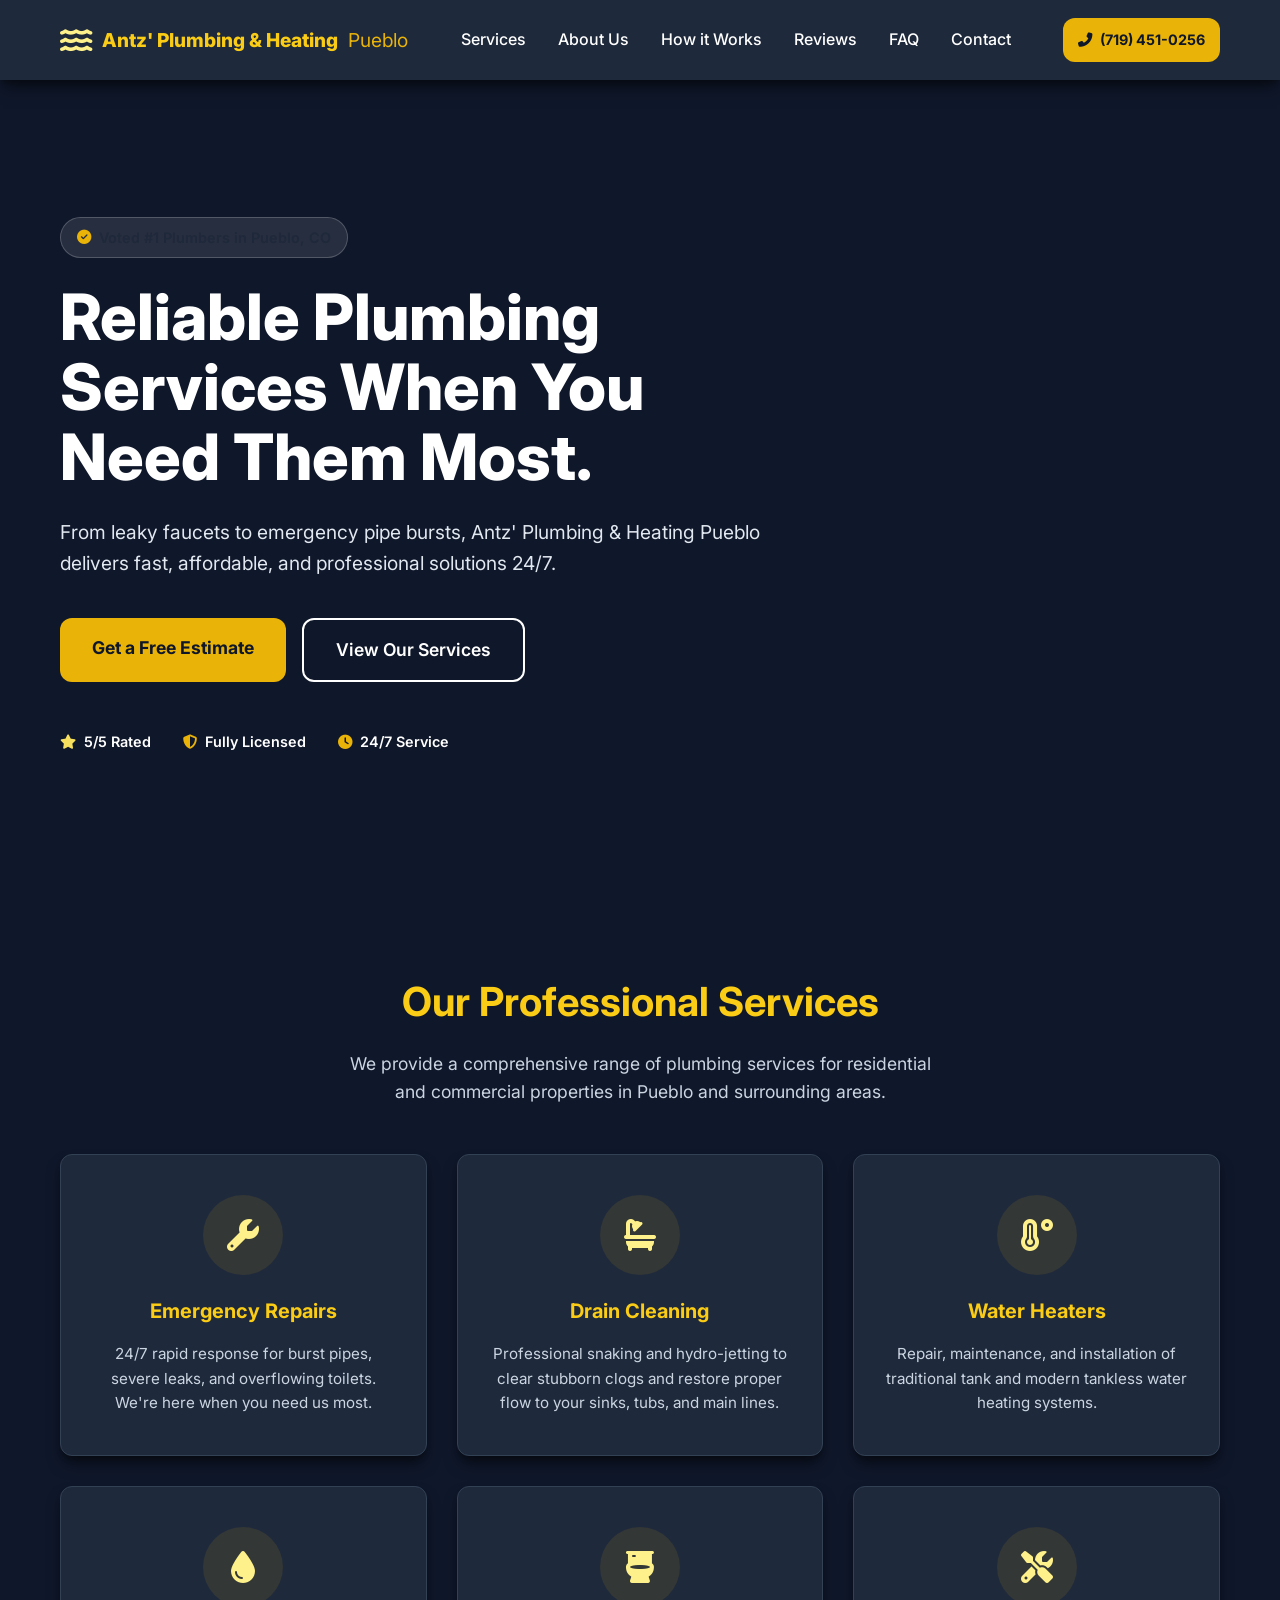
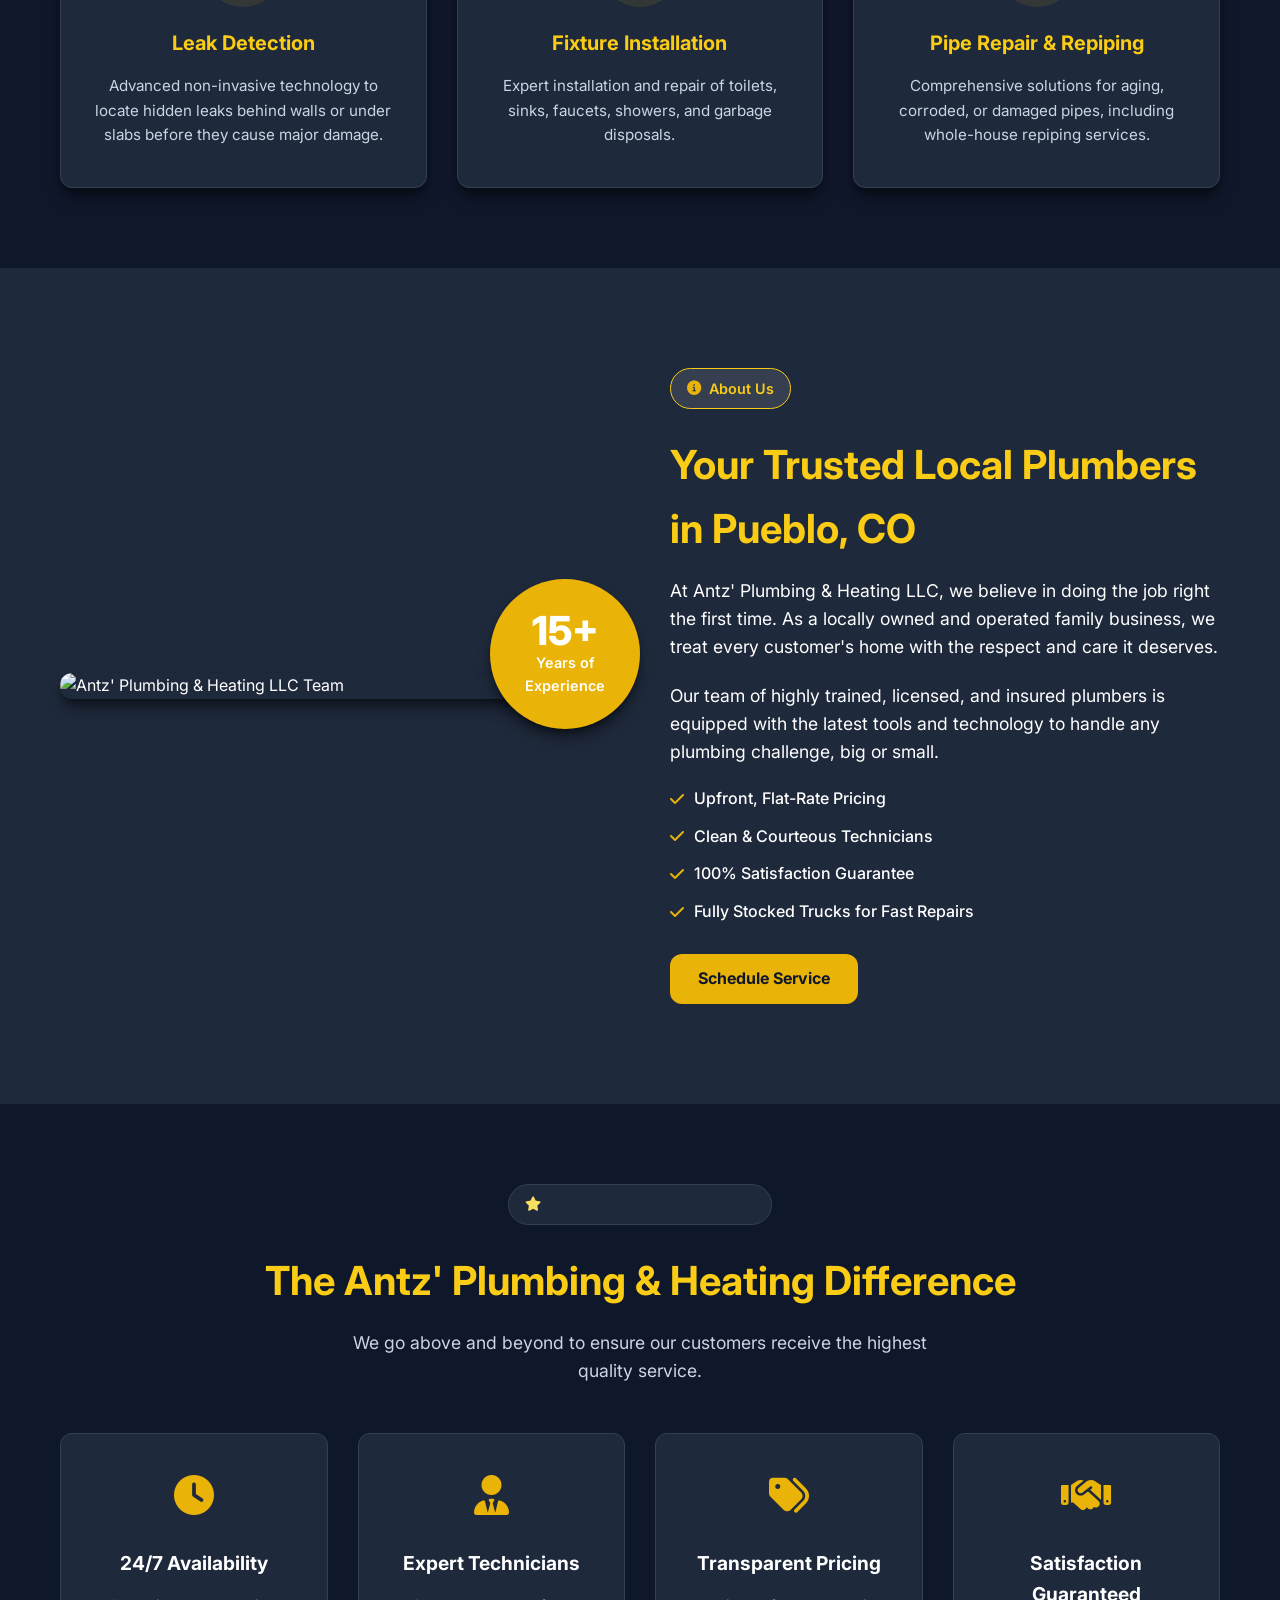
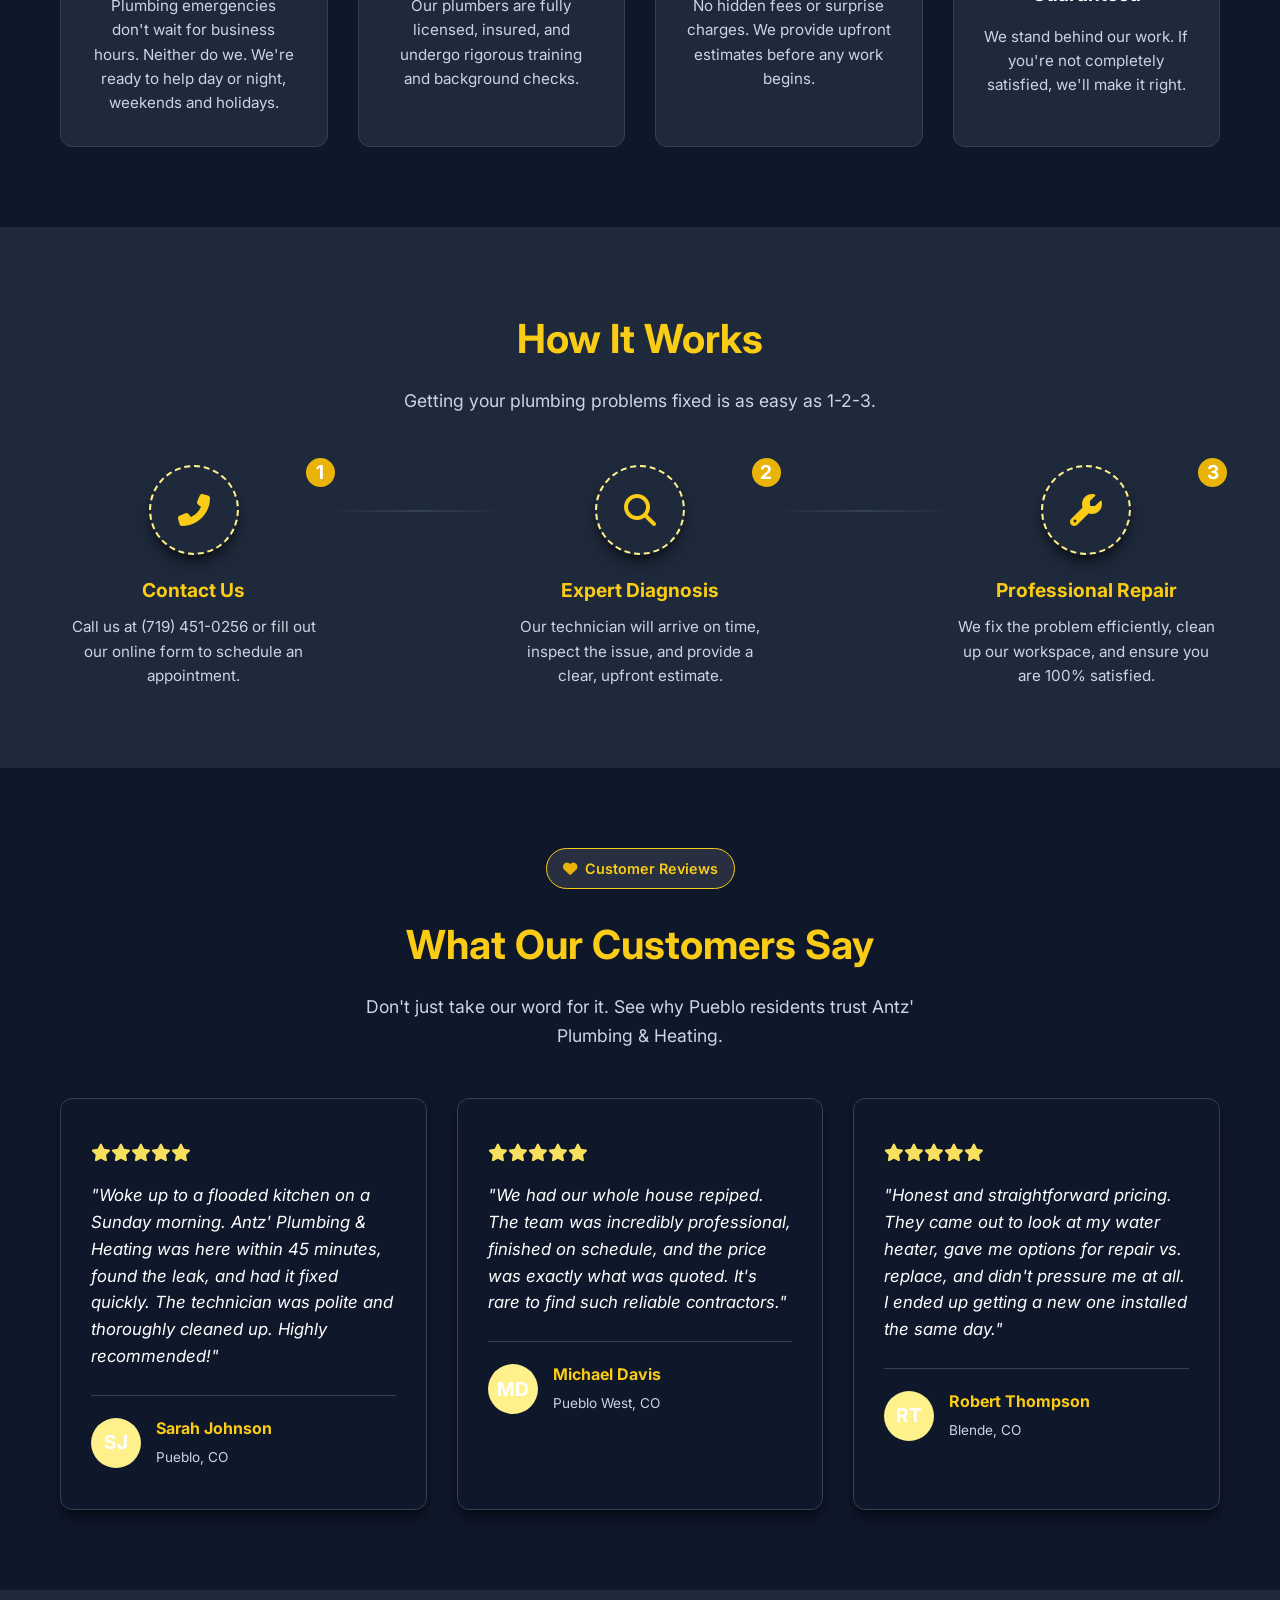
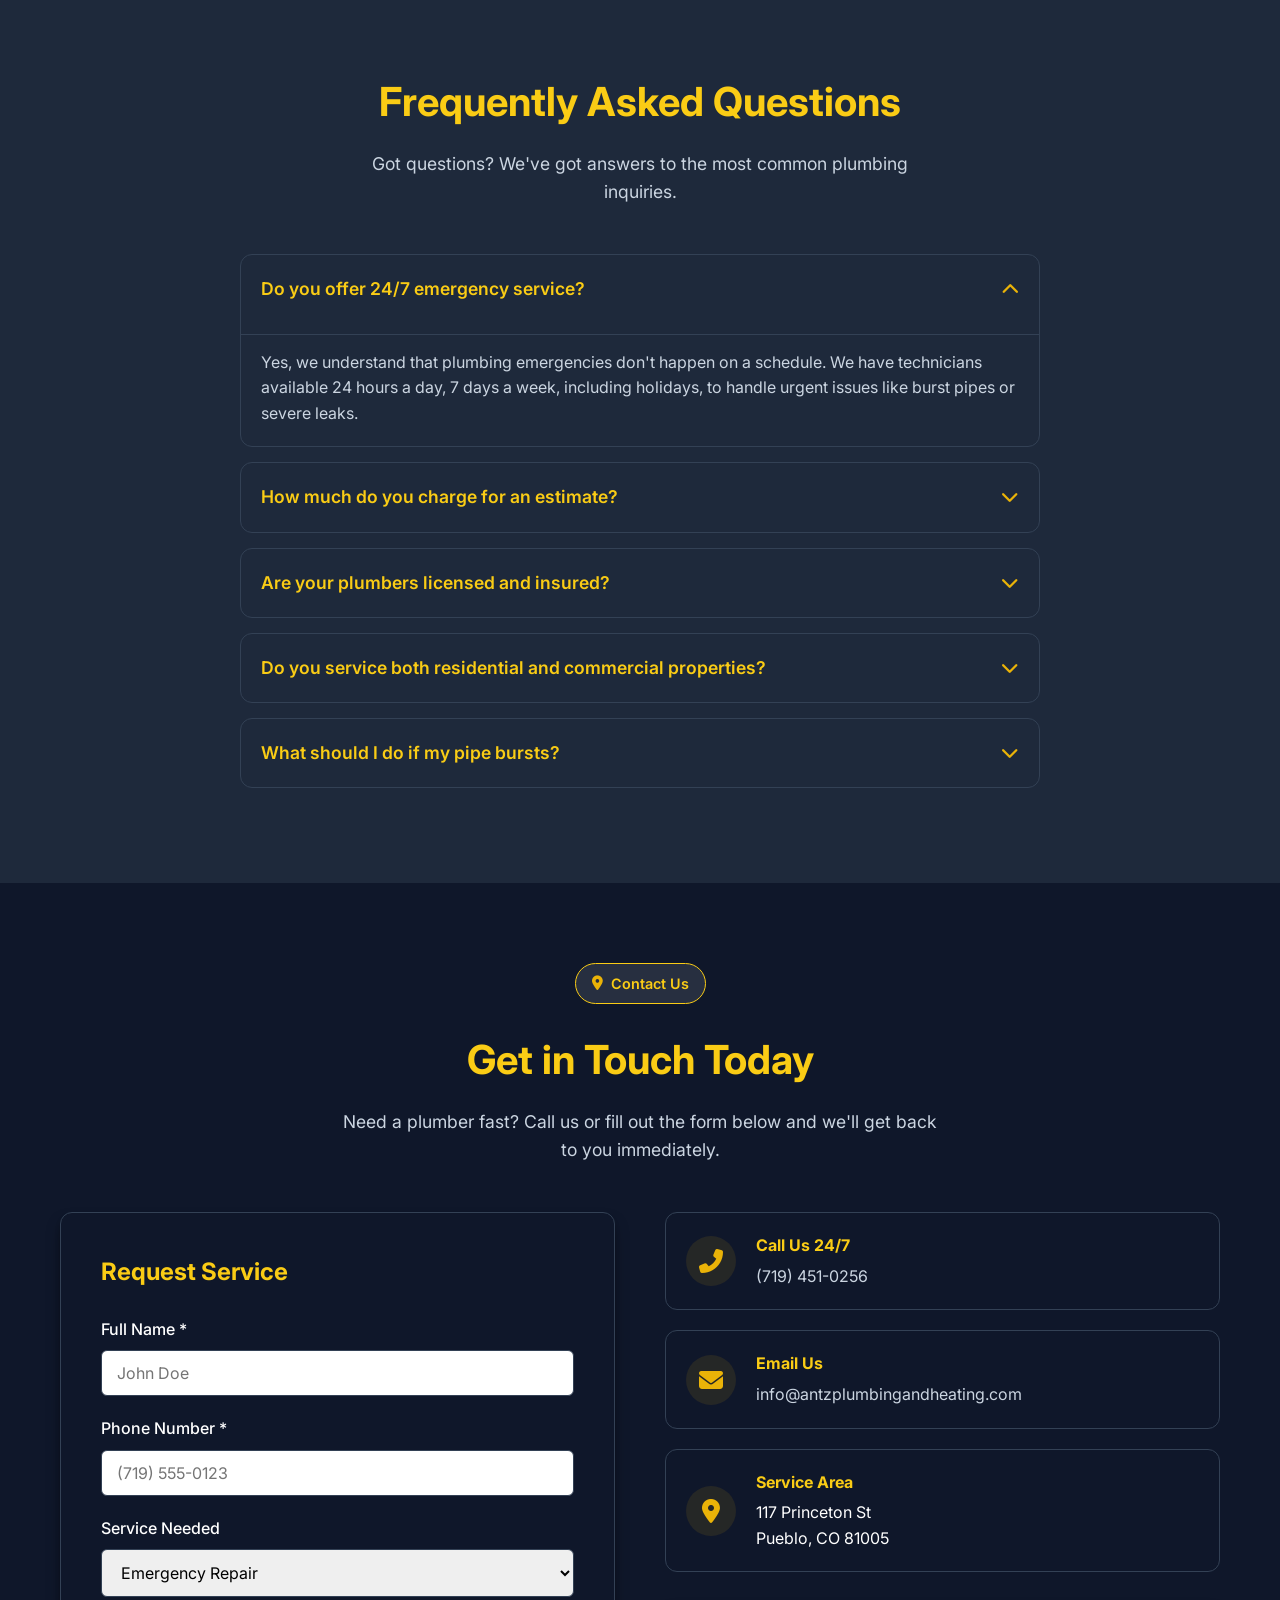
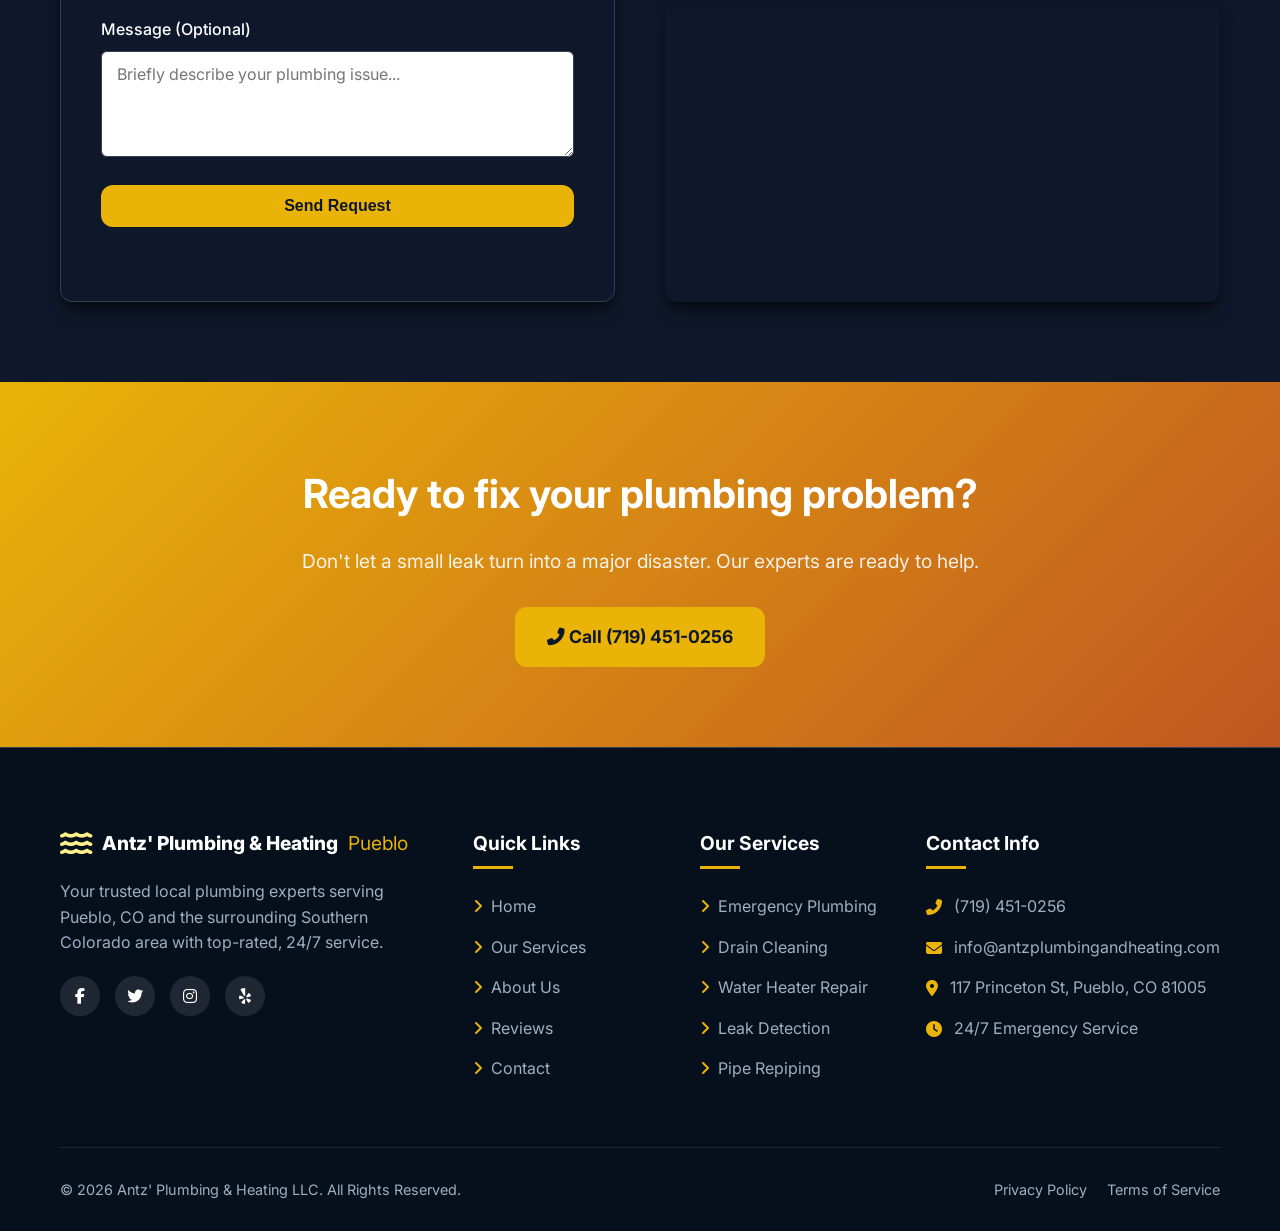
==== commit 04b278a0: "Implement responsive plumbing landing page - Create single-page HTML/CSS landing page for Antz' Plum" ====
--- a/index.html
+++ b/index.html
@@ -157,6 +157,7 @@
         display: flex;
         align-items: center;
         gap: 10px;
+        white-space: nowrap;
       }
 
       .logo span {
@@ -172,6 +173,7 @@
       .nav-list {
         display: flex;
         gap: 2rem;
+        white-space: nowrap;
       }
 
       .nav-link {
@@ -188,6 +190,7 @@
         display: flex;
         align-items: center;
         gap: 8px;
+        white-space: nowrap;
       }
 
       .mobile-toggle {
@@ -313,7 +316,20 @@
       }
 
       /* Responsive */
-      @media (max-width: 992px) {
+      @media (max-width: 1350px) {
+        .nav-list {
+          gap: 1rem;
+        }
+        .logo {
+          font-size: 1.2rem;
+        }
+        .header-cta {
+          padding: 10px 15px;
+          font-size: 0.9rem;
+        }
+      }
+
+      @media (max-width: 1250px) {
         .nav-menu {
           display: none;
         }
@@ -323,6 +339,9 @@
         .mobile-toggle {
           display: block;
         }
+      }
+
+      @media (max-width: 992px) {
         .hero-title {
           font-size: 3rem;
         }
@@ -1605,7 +1624,7 @@
             </a>
             <p style="color: #a0aec0; margin-bottom: 20px">
               Your trusted local plumbing experts serving Pueblo, CO and the
-              surrounding Tampa Bay area with top-rated, 24/7 service.
+              surrounding Southern Colorado area with top-rated, 24/7 service.
             </p>
             <div class="social-links">
               <a href="#"><i class="fab fa-facebook-f"></i></a>
@@ -1705,7 +1724,7 @@
       // Close mobile menu when a link is clicked
       navLinks.forEach((link) => {
         link.addEventListener("click", () => {
-          if (window.innerWidth <= 992) {
+          if (window.innerWidth <= 1250) {
             navMenu.style.display = "none";
           }
         });
@@ -1713,7 +1732,7 @@
 
       // Handle window resize to reset menu styles
       window.addEventListener("resize", () => {
-        if (window.innerWidth > 992) {
+        if (window.innerWidth > 1250) {
           navMenu.style.display = "block";
           navMenu.style.position = "static";
           navMenu.style.padding = "0";
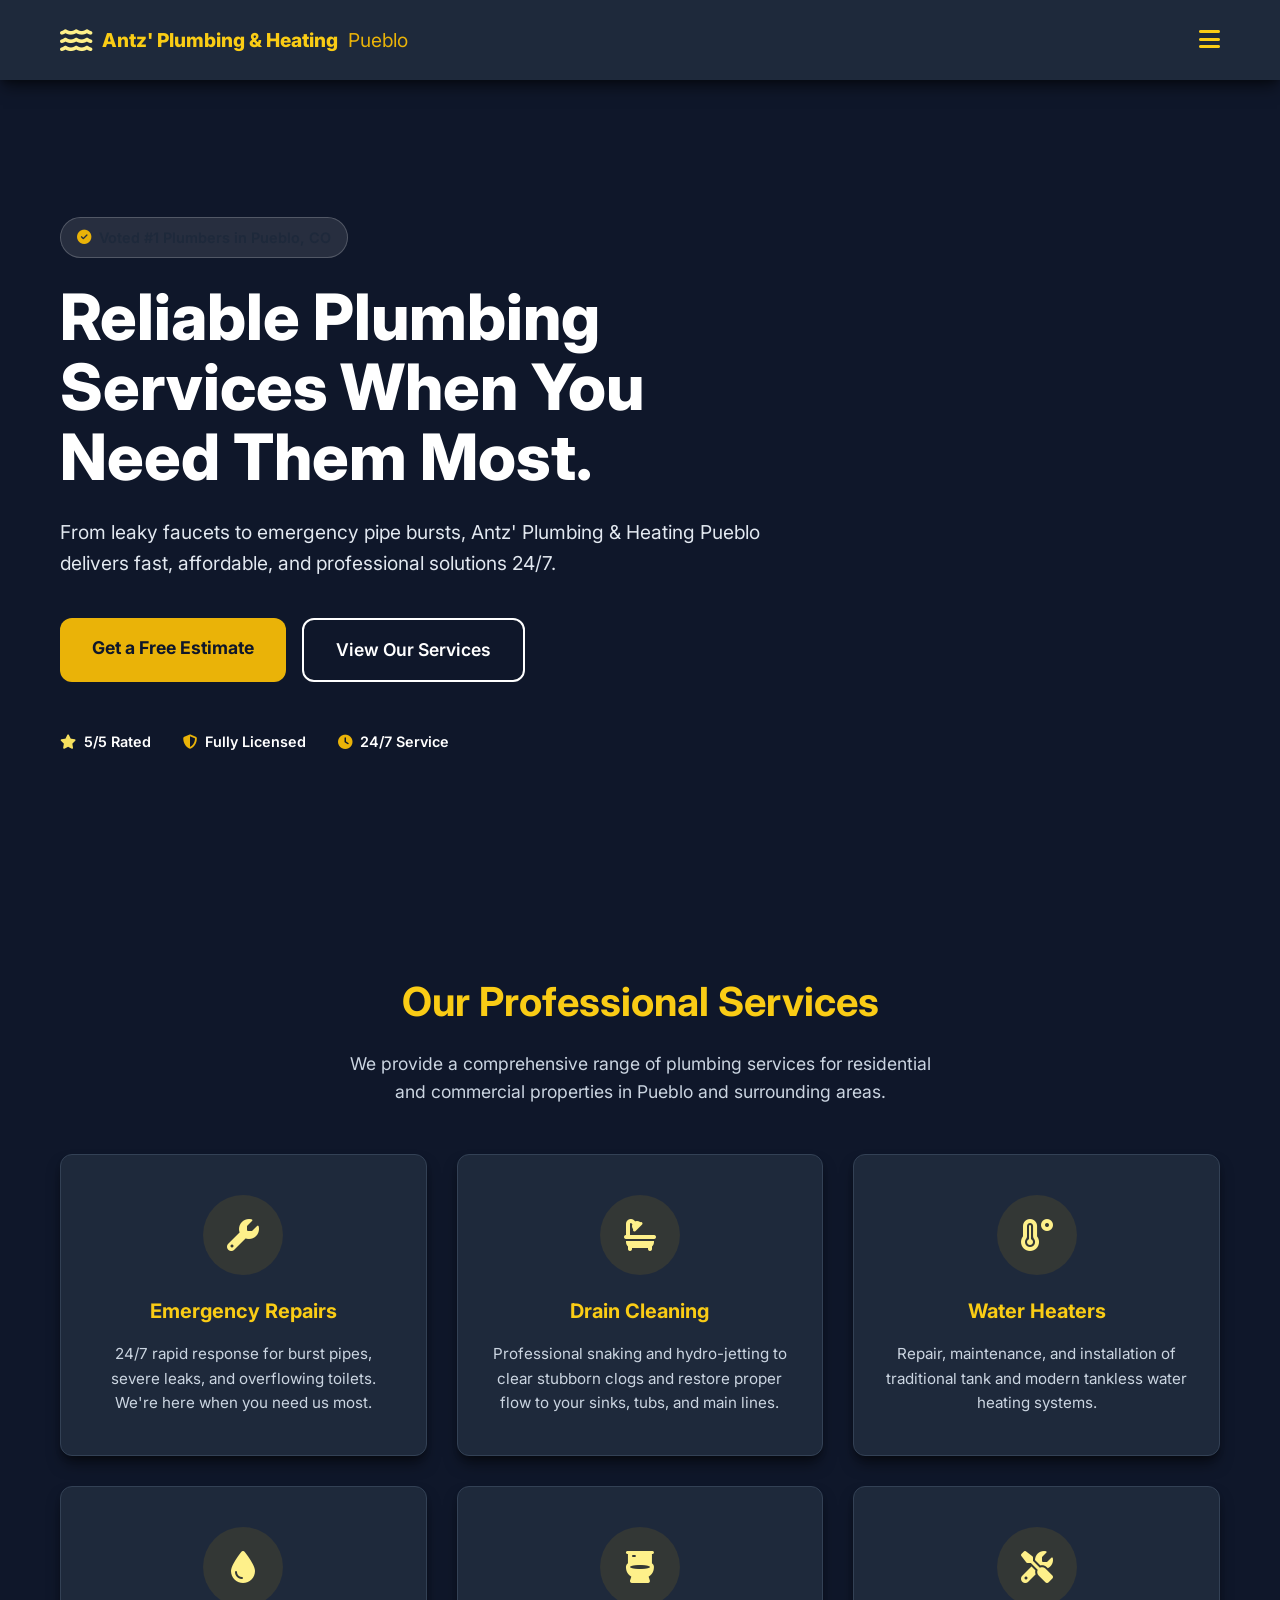
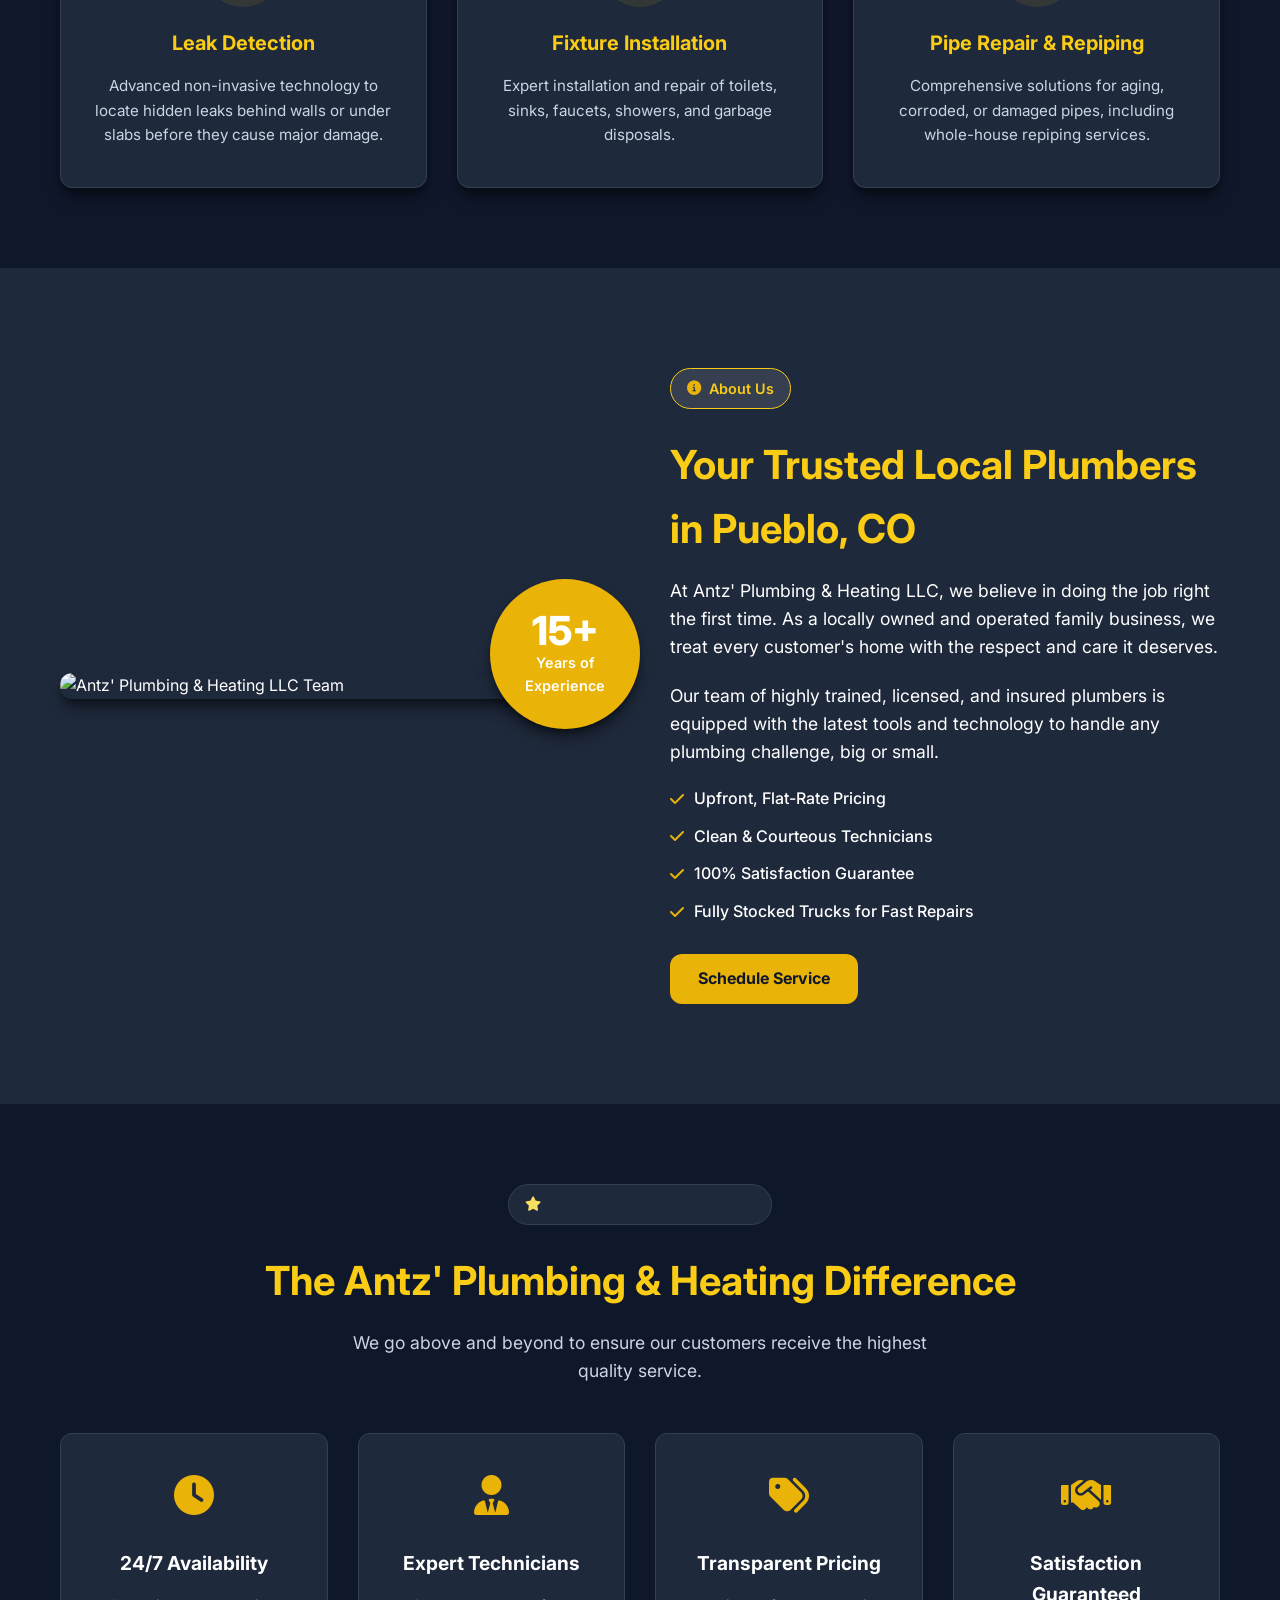
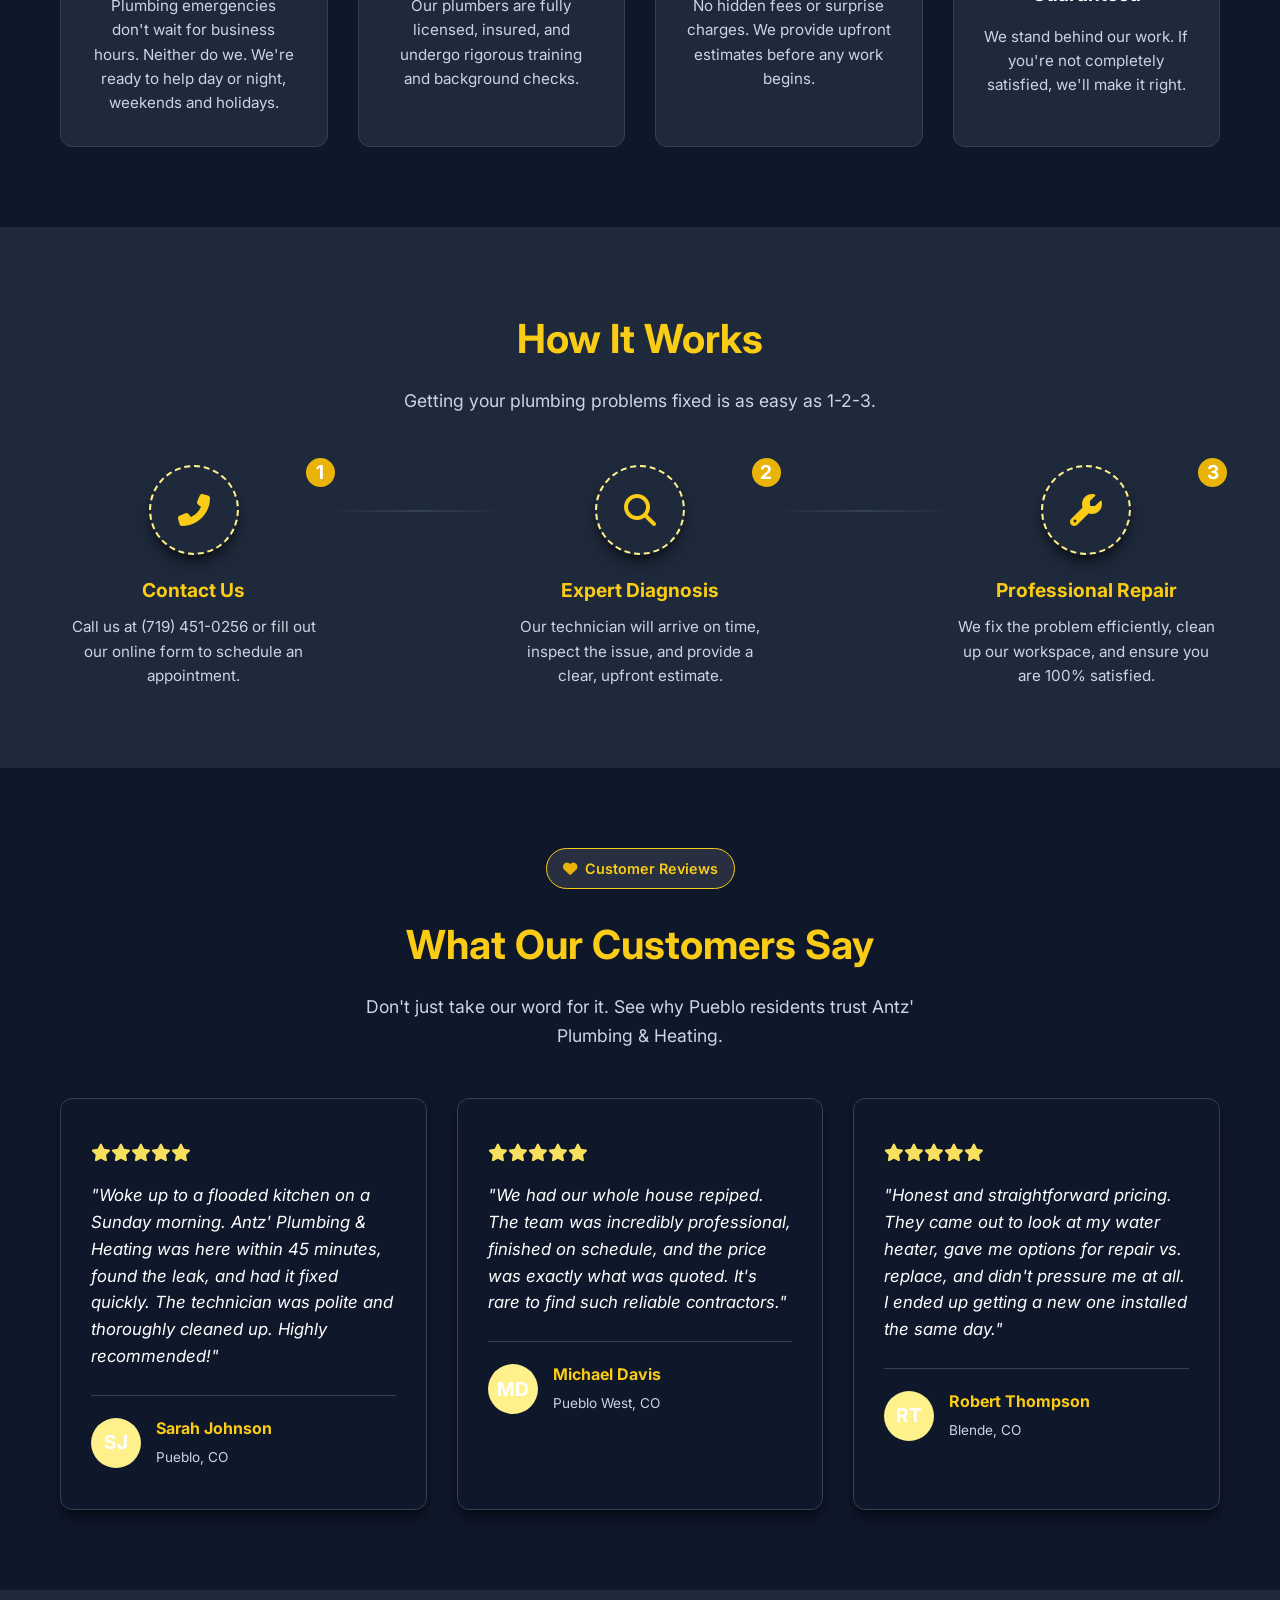
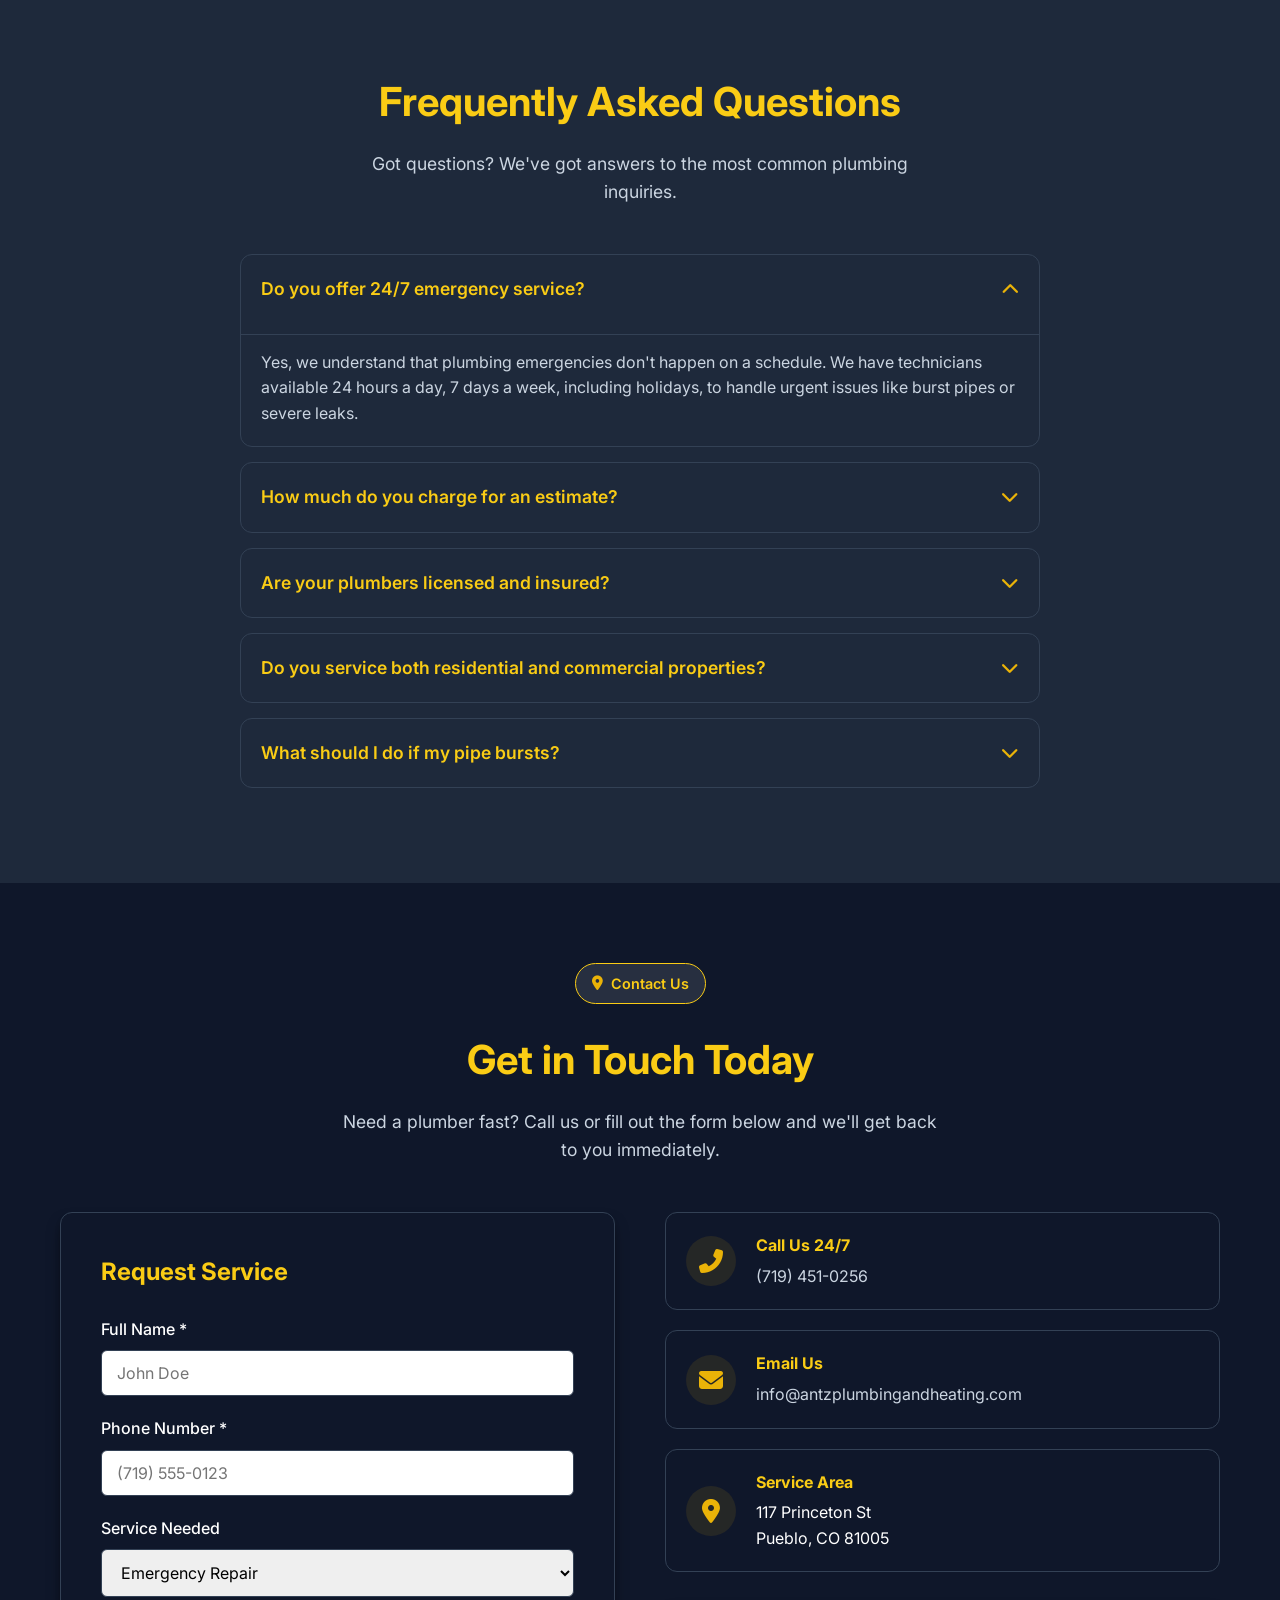
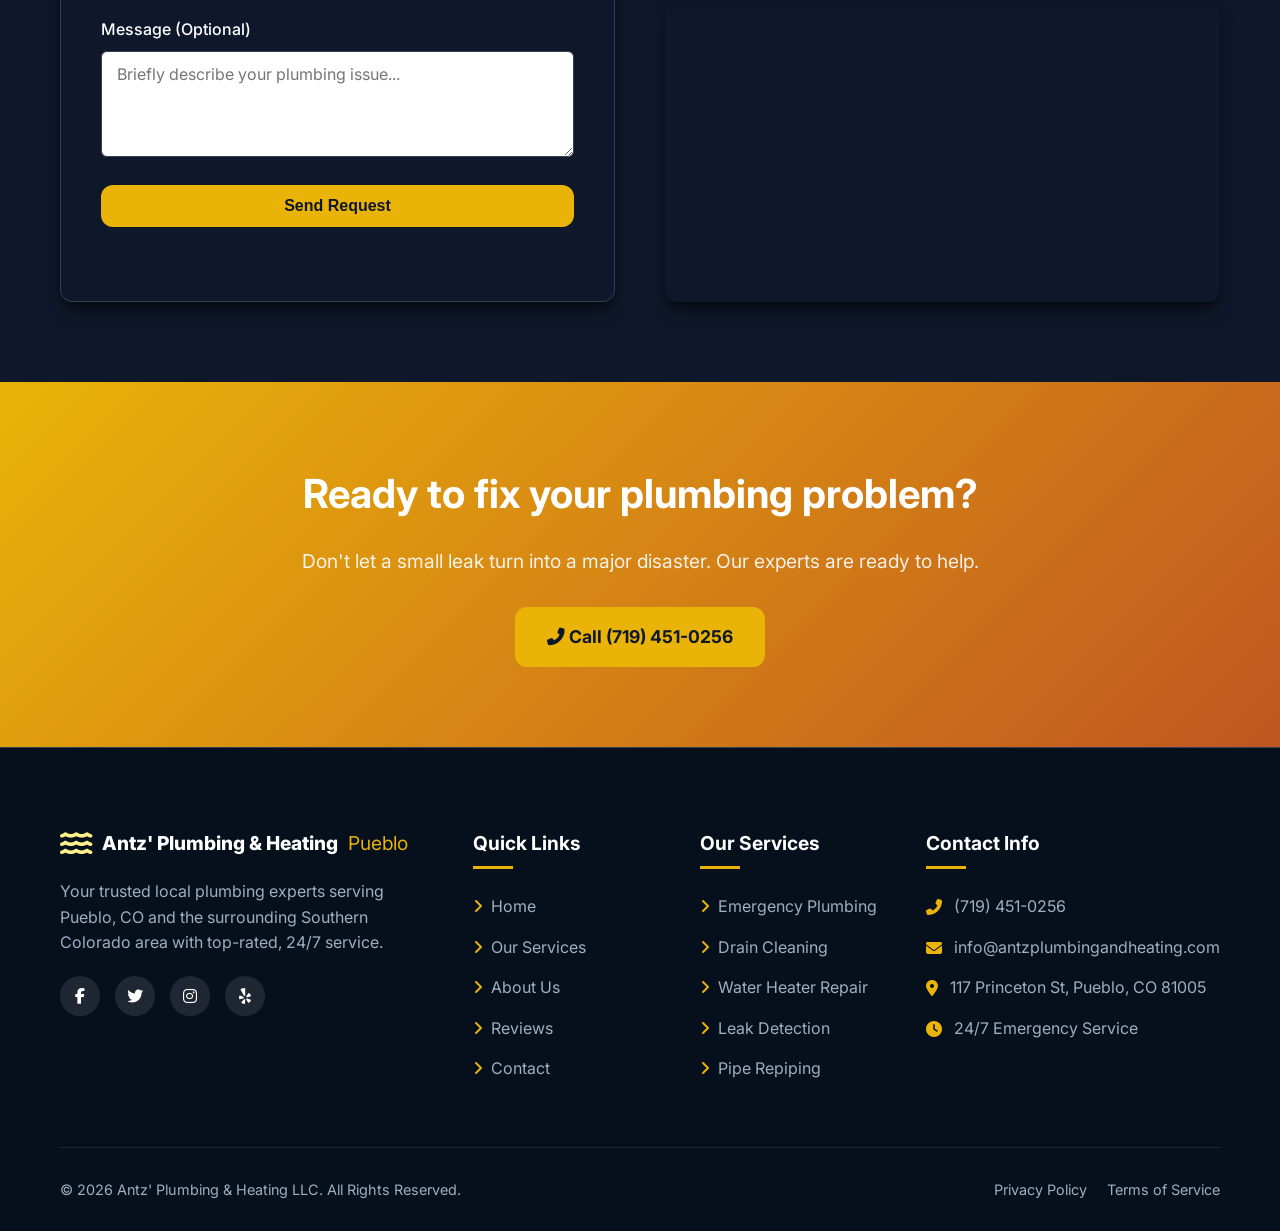
==== commit 17b7aac7: "fix: update header responsive breakpoint and prevent wrapping - Increased mobile menu transition bre" ====
--- a/index.html
+++ b/index.html
@@ -158,6 +158,7 @@
         align-items: center;
         gap: 10px;
         white-space: nowrap;
+        flex-shrink: 0;
       }
 
       .logo span {
@@ -191,6 +192,7 @@
         align-items: center;
         gap: 8px;
         white-space: nowrap;
+        flex-shrink: 0;
       }
 
       .mobile-toggle {
@@ -329,7 +331,7 @@
         }
       }
 
-      @media (max-width: 1250px) {
+      @media (max-width: 1300px) {
         .nav-menu {
           display: none;
         }
@@ -1724,7 +1726,7 @@
       // Close mobile menu when a link is clicked
       navLinks.forEach((link) => {
         link.addEventListener("click", () => {
-          if (window.innerWidth <= 1250) {
+          if (window.innerWidth <= 1300) {
             navMenu.style.display = "none";
           }
         });
@@ -1732,7 +1734,7 @@
 
       // Handle window resize to reset menu styles
       window.addEventListener("resize", () => {
-        if (window.innerWidth > 1250) {
+        if (window.innerWidth > 1300) {
           navMenu.style.display = "block";
           navMenu.style.position = "static";
           navMenu.style.padding = "0";
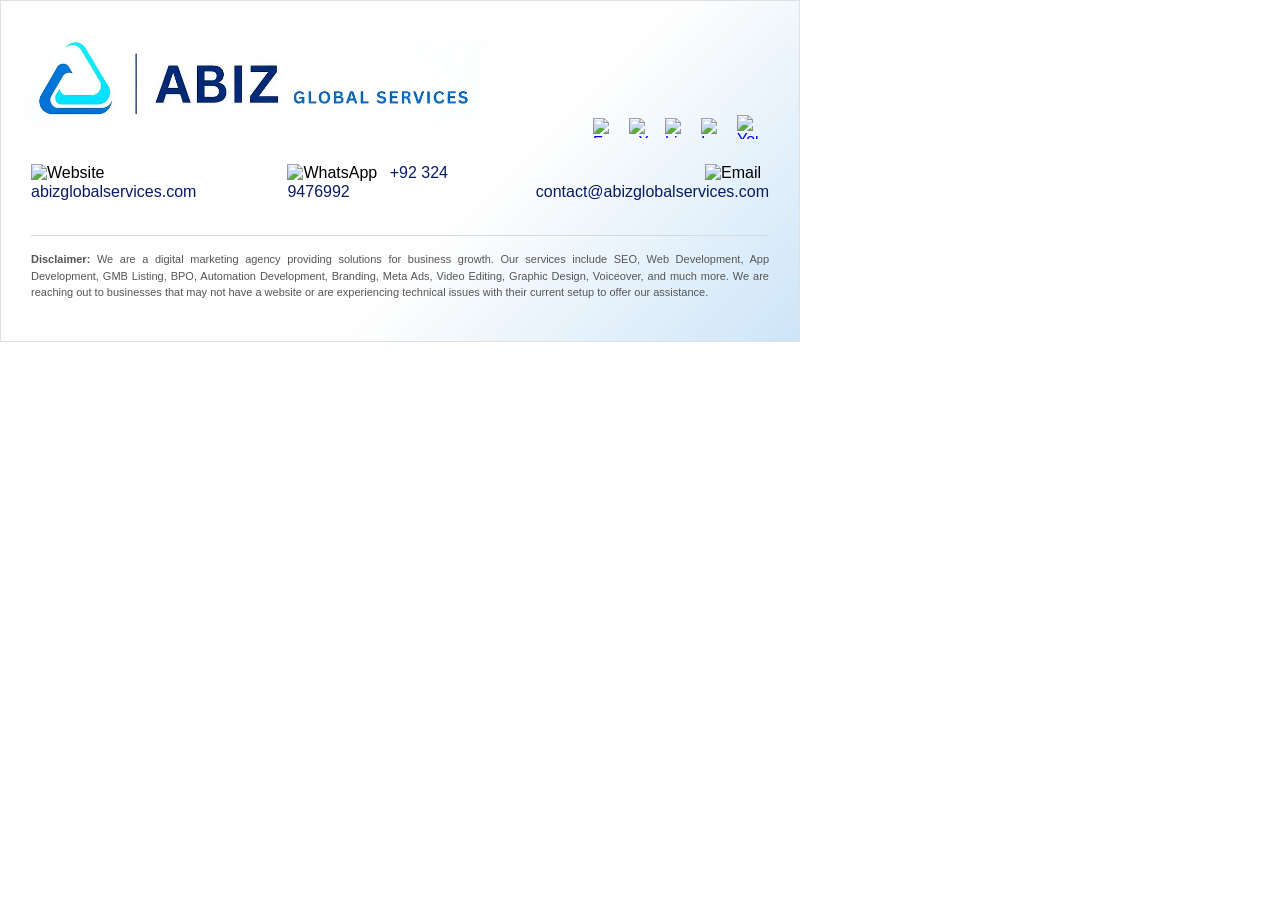
==== commit 8c17254e: "feat: add email signature layout with custom logo and disclaimer Co-authored-by: ladlabaloch512-blip" ====
--- a/index.html
+++ b/index.html
@@ -1,1750 +1,81 @@
-<!doctype html>
+<!DOCTYPE html>
 <html lang="en">
-  <head>
-    <meta charset="UTF-8" />
-    <meta name="viewport" content="width=device-width, initial-scale=1.0" />
-    <title>Antz' Plumbing & Heating LLC | Professional Plumbing Services</title>
-    <!-- Google Fonts -->
-    <link rel="preconnect" href="https://fonts.googleapis.com" />
-    <link rel="preconnect" href="https://fonts.gstatic.com" crossorigin />
-    <link
-      href="https://fonts.googleapis.com/css2?family=Inter:wght@300;400;500;600;700;800&display=swap"
-      rel="stylesheet"
-    />
-    <!-- Font Awesome -->
-    <link
-      rel="stylesheet"
-      href="https://cdnjs.cloudflare.com/ajax/libs/font-awesome/6.4.0/css/all.min.css"
-    />
+<head>
+    <meta charset="UTF-8">
+    <meta name="viewport" content="width=device-width, initial-scale=1.0">
+    <title>Email Signature</title>
+</head>
+<body style="margin: 0; padding: 0;">
+    <!-- Container Table -->
+    <table cellpadding="0" cellspacing="0" border="0" style="font-family: Arial, sans-serif; max-width: 800px; width: 100%; background: linear-gradient(135deg, #fefefe 60%, #cde5f8 100%); border: 1px solid #e0e0e0;">
+        <tr>
+            <td style="padding: 40px 30px;">
+                <table cellpadding="0" cellspacing="0" border="0" style="width: 100%;">
+                    <tr>
+                        <!-- Top Left: Logo -->
+                        <td style="vertical-align: middle; width: 60%; padding-bottom: 40px;">
+                            <img src="logo.jpg" alt="ABIZ Global Services" style="max-width: 450px; height: auto; display: block;">
+                        </td>
+                        <!-- Top Right: Blank or Social -->
+                        <td style="vertical-align: bottom; width: 40%; text-align: right; padding-bottom: 20px;">
+                            <!-- Social Icons matching the blue color -->
+                            <table cellpadding="0" cellspacing="0" border="0" style="display: inline-block;">
+                                <tr>
+                                    <td style="padding: 0 8px;">
+                                        <a href="#" style="text-decoration: none;"><img src="https://img.icons8.com/ios-filled/50/0970c8/facebook-new.png" alt="Facebook" style="width: 20px; height: 20px; display: block;"></a>
+                                    </td>
+                                    <td style="padding: 0 8px;">
+                                        <a href="#" style="text-decoration: none;"><img src="https://img.icons8.com/ios-filled/50/0970c8/twitter-x.png" alt="X" style="width: 20px; height: 20px; display: block;"></a>
+                                    </td>
+                                    <td style="padding: 0 8px;">
+                                        <a href="#" style="text-decoration: none;"><img src="https://img.icons8.com/ios-filled/50/0970c8/linkedin.png" alt="LinkedIn" style="width: 20px; height: 20px; display: block;"></a>
+                                    </td>
+                                    <td style="padding: 0 8px;">
+                                        <a href="#" style="text-decoration: none;"><img src="https://img.icons8.com/ios-filled/50/0970c8/instagram-new.png" alt="Instagram" style="width: 20px; height: 20px; display: block;"></a>
+                                    </td>
+                                    <td style="padding: 0 8px;">
+                                        <a href="#" style="text-decoration: none;"><img src="https://img.icons8.com/ios-filled/50/0970c8/youtube-play.png" alt="YouTube" style="width: 24px; height: 24px; display: block; margin-top: -2px;"></a>
+                                    </td>
+                                </tr>
+                            </table>
+                        </td>
+                    </tr>
+                    <tr>
+                        <!-- Bottom Left: Website & WhatsApp -->
+                        <td style="vertical-align: middle;">
+                            <table cellpadding="0" cellspacing="0" border="0">
+                                <tr>
+                                    <!-- Website -->
+                                    <td style="padding-right: 25px;">
+                                        <img src="https://img.icons8.com/ios-outlined/50/081b64/globe--v1.png" alt="Website" style="width: 20px; height: 20px; vertical-align: middle; margin-right: 8px;">
+                                        <a href="https://abizglobalservices.com" style="color: #081b64; text-decoration: none; font-size: 16px; vertical-align: middle;">abizglobalservices.com</a>
+                                    </td>
+                                    <!-- WhatsApp -->
+                                    <td>
+                                        <img src="https://img.icons8.com/ios-outlined/50/081b64/whatsapp--v1.png" alt="WhatsApp" style="width: 20px; height: 20px; vertical-align: middle; margin-right: 8px;">
+                                        <a href="https://wa.me/923249476992" style="color: #081b64; text-decoration: none; font-size: 16px; vertical-align: middle;">+92 324 9476992</a>
+                                    </td>
+                                </tr>
+                            </table>
+                        </td>
+                        <!-- Bottom Right: Email -->
+                        <td style="vertical-align: middle; text-align: right;">
+                            <img src="https://img.icons8.com/ios-outlined/50/081b64/new-post.png" alt="Email" style="width: 22px; height: 22px; vertical-align: middle; margin-right: 8px;">
+                            <a href="mailto:contact@abizglobalservices.com" style="color: #081b64; text-decoration: none; font-size: 16px; vertical-align: middle;">contact@abizglobalservices.com</a>
+                        </td>
+                    </tr>
+                </table>
 
-    <style>
-      /* CSS Variables for Professional Color Scheme */
-      :root {
-        --primary-color: #facc15; /* Yellow */
-        --primary-light: #fef08a; /* Light Yellow */
-        --accent-color: #eab308; /* Darker Yellow */
-        --accent-hover: #ca8a04; /* Even darker yellow for hover */
-        --bg-color: #0f172a; /* Dark Blue */
-        --surface-color: #1e293b; /* Lighter Dark Blue */
-        --text-main: #ffffff; /* White */
-        --text-muted: #cbd5e1; /* Off-White / Muted */
-        --border-color: #334155; /* Blue/Gray Border */
-
-        --border-radius: 12px;
-        --box-shadow: 0 10px 15px -3px rgba(0, 0, 0, 0.5), 0 4px 6px -2px rgba(0, 0, 0, 0.3);
-        --transition: all 0.3s ease;
-      }
-
-      /* Reset & Base Styles */
-      * {
-        margin: 0;
-        padding: 0;
-        box-sizing: border-box;
-      }
-
-      html {
-        scroll-behavior: smooth;
-      }
-
-      body {
-        font-family: "Inter", sans-serif;
-        line-height: 1.6;
-        color: var(--text-main);
-        background-color: var(--bg-color);
-        overflow-x: hidden;
-      }
-
-      a {
-        text-decoration: none;
-        color: inherit;
-      }
-
-      ul {
-        list-style: none;
-      }
-
-      img {
-        max-width: 100%;
-        height: auto;
-        display: block;
-      }
-
-      /* Utility Classes */
-      .container {
-        width: 100%;
-        max-width: 1200px;
-        margin: 0 auto;
-        padding: 0 20px;
-      }
-
-      .section-padding {
-        padding: 80px 0;
-      }
-
-      .text-center {
-        text-align: center;
-      }
-
-      .section-title {
-        font-size: 2.5rem;
-        font-weight: 700;
-        color: var(--primary-color);
-        margin-bottom: 1rem;
-      }
-
-      .section-subtitle {
-        font-size: 1.1rem;
-        color: var(--text-muted);
-        max-width: 600px;
-        margin: 0 auto 3rem;
-      }
-
-      .btn {
-        display: inline-block;
-        padding: 12px 28px;
-        border-radius: var(--border-radius);
-        font-weight: 600;
-        text-align: center;
-        cursor: pointer;
-        transition: var(--transition);
-        border: none;
-        font-size: 1rem;
-      }
-
-      .btn-primary {
-        background-color: var(--accent-color);
-        color: var(--bg-color); /* Dark text on yellow button */
-        font-weight: 700;
-      }
-
-      .btn-primary:hover {
-        background-color: var(--accent-hover);
-        color: var(--bg-color);
-        transform: translateY(-2px);
-      }
-
-      .btn-outline {
-        background-color: transparent;
-        color: var(--primary-color);
-        border: 2px solid var(--primary-color);
-      }
-
-      .btn-outline:hover {
-        background-color: var(--primary-color);
-        color: var(--bg-color); /* Dark text on yellow hover */
-      }
-
-      /* Header */
-      .header {
-        background-color: var(--surface-color);
-        box-shadow: var(--box-shadow);
-        position: sticky;
-        top: 0;
-        z-index: 1000;
-      }
-
-      .header-container {
-        display: flex;
-        align-items: center;
-        justify-content: space-between;
-        height: 80px;
-      }
-
-      .logo {
-        font-size: 1.5rem;
-        font-weight: 800;
-        color: var(--primary-color);
-        display: flex;
-        align-items: center;
-        gap: 10px;
-        white-space: nowrap;
-        flex-shrink: 0;
-      }
-
-      .logo span {
-        color: var(--accent-color);
-        font-weight: 400;
-      }
-
-      .logo i {
-        color: var(--primary-light);
-        font-size: 1.8rem;
-      }
-
-      .nav-list {
-        display: flex;
-        gap: 2rem;
-        white-space: nowrap;
-      }
-
-      .nav-link {
-        font-weight: 500;
-        color: var(--text-main);
-        transition: var(--transition);
-      }
-
-      .nav-link:hover {
-        color: var(--accent-color);
-      }
-
-      .header-cta {
-        display: flex;
-        align-items: center;
-        gap: 8px;
-        white-space: nowrap;
-        flex-shrink: 0;
-      }
-
-      .mobile-toggle {
-        display: none;
-        background: none;
-        border: none;
-        font-size: 1.5rem;
-        color: var(--primary-color);
-        cursor: pointer;
-      }
-
-      /* Hero */
-      .hero {
-        position: relative;
-        background-image: url("https://images.unsplash.com/photo-1584622650111-993a426fbf0a?auto=format&fit=crop&q=80");
-        background-size: cover;
-        background-position: center;
-        min-height: 90vh;
-        display: flex;
-        align-items: center;
-        color: white;
-      }
-
-      .hero-overlay {
-        position: absolute;
-        top: 0;
-        left: 0;
-        width: 100%;
-        height: 100%;
-        background: linear-gradient(
-          to right,
-          rgba(15, 23, 42, 0.95),
-          rgba(15, 23, 42, 0.7)
-        );
-        z-index: 1;
-      }
-
-      .hero-container {
-        position: relative;
-        z-index: 2;
-      }
-
-      .hero-content {
-        max-width: 700px;
-      }
-
-      .badge {
-        display: inline-flex;
-        align-items: center;
-        gap: 8px;
-        background-color: rgba(255, 255, 255, 0.1);
-        border: 1px solid rgba(255, 255, 255, 0.2);
-        padding: 8px 16px;
-        border-radius: 50px;
-        font-size: 0.9rem;
-        font-weight: 600;
-        margin-bottom: 1.5rem;
-        color: var(--surface-color);
-      }
-
-      .badge i {
-        color: var(--accent-color);
-      }
-
-      .hero-title {
-        font-size: 4rem;
-        font-weight: 800;
-        line-height: 1.1;
-        margin-bottom: 1.5rem;
-        color: white;
-      }
-
-      .hero-subtitle {
-        font-size: 1.2rem;
-        margin-bottom: 2.5rem;
-        color: #e2e8f0;
-        font-weight: 400;
-      }
-
-      .hero-buttons {
-        display: flex;
-        gap: 1rem;
-        margin-bottom: 3rem;
-        flex-wrap: wrap;
-      }
-
-      .btn-large {
-        padding: 16px 32px;
-        font-size: 1.1rem;
-      }
-
-      .btn-light {
-        border-color: white;
-        color: white;
-      }
-
-      .btn-light:hover {
-        background-color: white;
-        color: var(--bg-color); /* Dark text on white background hover */
-      }
-
-      .hero-trust {
-        display: flex;
-        gap: 2rem;
-        flex-wrap: wrap;
-      }
-
-      .trust-item {
-        display: flex;
-        align-items: center;
-        gap: 8px;
-        font-weight: 600;
-        font-size: 0.9rem;
-      }
-
-      .trust-item i {
-        color: #f6e05e; /* Yellow star */
-      }
-
-      .trust-item:nth-child(2) i,
-      .trust-item:nth-child(3) i {
-        color: var(--accent-color);
-      }
-
-      /* Responsive */
-      @media (max-width: 1350px) {
-        .nav-list {
-          gap: 1rem;
-        }
-        .logo {
-          font-size: 1.2rem;
-        }
-        .header-cta {
-          padding: 10px 15px;
-          font-size: 0.9rem;
-        }
-      }
-
-      @media (max-width: 1300px) {
-        .nav-menu {
-          display: none;
-        }
-        .header-cta {
-          display: none;
-        }
-        .mobile-toggle {
-          display: block;
-        }
-      }
-
-      @media (max-width: 992px) {
-        .hero-title {
-          font-size: 3rem;
-        }
-      }
-
-      /* Services */
-      .services-grid {
-        display: grid;
-        grid-template-columns: repeat(auto-fit, minmax(300px, 1fr));
-        gap: 30px;
-      }
-
-      .service-card {
-        background-color: var(--surface-color);
-        padding: 40px 30px;
-        border-radius: var(--border-radius);
-        box-shadow: var(--box-shadow);
-        transition: var(--transition);
-        text-align: center;
-        border: 1px solid var(--border-color);
-      }
-
-      .service-card:hover {
-        transform: translateY(-5px);
-        box-shadow: 0 10px 15px rgba(0, 0, 0, 0.1);
-        border-color: var(--primary-light);
-      }
-
-      .service-icon {
-        width: 80px;
-        height: 80px;
-        background-color: rgba(234, 179, 8, 0.1);
-        color: var(--primary-light);
-        border-radius: 50%;
-        display: flex;
-        align-items: center;
-        justify-content: center;
-        font-size: 2rem;
-        margin: 0 auto 20px;
-        transition: var(--transition);
-      }
-
-      .service-card:hover .service-icon {
-        background-color: var(--primary-color);
-        color: var(--bg-color);
-      }
-
-      .service-title {
-        font-size: 1.25rem;
-        margin-bottom: 15px;
-        color: var(--primary-color);
-      }
-
-      .service-desc {
-        color: var(--text-muted);
-        font-size: 0.95rem;
-      }
-
-      /* About Section */
-      .about-section {
-        padding: 100px 0;
-        background-color: var(--surface-color);
-      }
-
-      .about-container {
-        display: grid;
-        grid-template-columns: 1fr 1fr;
-        gap: 60px;
-        align-items: center;
-      }
-
-      .about-image {
-        position: relative;
-      }
-
-      .about-image img {
-        border-radius: var(--border-radius);
-        box-shadow: var(--box-shadow);
-      }
-
-      .experience-badge {
-        position: absolute;
-        bottom: -30px;
-        right: -30px;
-        background-color: var(--accent-color);
-        color: white;
-        padding: 30px;
-        border-radius: 50%;
-        text-align: center;
-        box-shadow: var(--box-shadow);
-        display: flex;
-        flex-direction: column;
-        justify-content: center;
-        align-items: center;
-        width: 150px;
-        height: 150px;
-      }
-
-      .experience-badge .years {
-        font-size: 2.5rem;
-        font-weight: 800;
-        line-height: 1;
-      }
-
-      .experience-badge .text {
-        font-size: 0.9rem;
-        font-weight: 600;
-      }
-
-      .about-content p {
-        margin-bottom: 20px;
-        font-size: 1.1rem;
-      }
-
-      .about-list {
-        margin-bottom: 30px;
-      }
-
-      .about-list li {
-        margin-bottom: 12px;
-        display: flex;
-        align-items: center;
-        gap: 10px;
-        font-weight: 500;
-      }
-
-      .about-list i {
-        color: var(--accent-color);
-      }
-
-      /* Why Choose Us Features */
-      .features-grid {
-        display: grid;
-        grid-template-columns: repeat(auto-fit, minmax(250px, 1fr));
-        gap: 30px;
-        margin-top: 40px;
-      }
-
-      .feature-box {
-        background-color: var(--surface-color);
-        padding: 30px;
-        border-radius: var(--border-radius);
-        text-align: center;
-        border: 1px solid var(--border-color);
-        transition: var(--transition);
-      }
-
-      .feature-box:hover {
-        background-color: var(--primary-color);
-        border-color: var(--primary-color);
-        color: var(--bg-color); /* change text color on hover since bg is yellow */
-        transform: translateY(-5px);
-      }
-
-      .feature-box:hover h3, .feature-box:hover p {
-        color: var(--bg-color);
-      }
-
-      .feature-box:hover .feature-title,
-      .feature-box:hover .feature-desc,
-      .feature-box:hover .feature-icon {
-        color: var(--bg-color);
-      }
-
-      .feature-icon {
-        font-size: 2.5rem;
-        color: var(--accent-color);
-        margin-bottom: 20px;
-        transition: var(--transition);
-      }
-
-      .feature-title {
-        font-size: 1.2rem;
-        color: var(--text-main);
-        margin-bottom: 15px;
-        transition: var(--transition);
-      }
-
-      .feature-desc {
-        color: var(--text-muted);
-        font-size: 0.95rem;
-        transition: var(--transition);
-      }
-
-      /* Process Steps */
-      .process-steps {
-        display: flex;
-        align-items: flex-start;
-        justify-content: space-between;
-        margin-top: 50px;
-        position: relative;
-      }
-
-      .process-step {
-        text-align: center;
-        width: 30%;
-        position: relative;
-        z-index: 2;
-      }
-
-      .step-icon {
-        width: 90px;
-        height: 90px;
-        background-color: var(--surface-color);
-        border: 2px dashed var(--primary-light);
-        border-radius: 50%;
-        display: flex;
-        align-items: center;
-        justify-content: center;
-        font-size: 2rem;
-        color: var(--primary-color);
-        margin: 0 auto 20px;
-        position: relative;
-        box-shadow: var(--box-shadow);
-      }
-
-      .step-number {
-        position: absolute;
-        top: -10px;
-        right: -10px;
-        width: 35px;
-        height: 35px;
-        background-color: var(--accent-color);
-        color: white;
-        border-radius: 50%;
-        display: flex;
-        align-items: center;
-        justify-content: center;
-        font-weight: bold;
-        font-size: 1.2rem;
-        border: 3px solid var(--surface-color);
-      }
-
-      .step-title {
-        font-size: 1.2rem;
-        margin-bottom: 10px;
-        color: var(--primary-color);
-      }
-
-      .step-desc {
-        color: var(--text-muted);
-        font-size: 0.95rem;
-      }
-
-      .process-line {
-        height: 2px;
-        background-image: linear-gradient(
-          to right,
-          transparent,
-          var(--border-color) 50%,
-          transparent
-        );
-        width: 20%;
-        margin-top: 45px;
-        position: relative;
-        z-index: 1;
-      }
-
-      /* Testimonials */
-      .testimonials-grid {
-        display: grid;
-        grid-template-columns: repeat(auto-fit, minmax(300px, 1fr));
-        gap: 30px;
-      }
-
-      .testimonial-card {
-        background-color: var(--bg-color);
-        padding: 40px 30px;
-        border-radius: var(--border-radius);
-        box-shadow: var(--box-shadow);
-        border: 1px solid var(--border-color);
-      }
-
-      .stars {
-        color: #f6e05e;
-        margin-bottom: 15px;
-        font-size: 1.1rem;
-      }
-
-      .review-text {
-        font-style: italic;
-        margin-bottom: 25px;
-        color: var(--text-main);
-        font-size: 1.05rem;
-      }
-
-      .reviewer {
-        display: flex;
-        align-items: center;
-        gap: 15px;
-        border-top: 1px solid var(--border-color);
-        padding-top: 20px;
-      }
-
-      .reviewer-avatar {
-        width: 50px;
-        height: 50px;
-        border-radius: 50%;
-        background-color: var(--primary-light);
-        color: white;
-        display: flex;
-        align-items: center;
-        justify-content: center;
-        font-weight: bold;
-        font-size: 1.2rem;
-      }
-
-      .reviewer h4 {
-        color: var(--primary-color);
-        margin-bottom: 2px;
-      }
-
-      .reviewer span {
-        color: var(--text-muted);
-        font-size: 0.85rem;
-      }
-
-      /* FAQ Section */
-      .faq-container {
-        max-width: 800px;
-        margin: 0 auto;
-      }
-
-      .faq-item {
-        background-color: var(--surface-color);
-        border: 1px solid var(--border-color);
-        border-radius: var(--border-radius);
-        margin-bottom: 15px;
-        overflow: hidden;
-      }
-
-      .faq-question {
-        padding: 20px;
-        font-weight: 600;
-        font-size: 1.1rem;
-        color: var(--primary-color);
-        cursor: pointer;
-        list-style: none; /* remove default arrow */
-        display: flex;
-        justify-content: space-between;
-        align-items: center;
-      }
-
-      .faq-question::-webkit-details-marker {
-        display: none;
-      }
-
-      .faq-question::after {
-        content: "\f078"; /* FontAwesome angle-down */
-        font-family: "Font Awesome 6 Free";
-        font-weight: 900;
-        color: var(--accent-color);
-        transition: transform 0.3s;
-      }
-
-      details[open] .faq-question::after {
-        transform: rotate(180deg);
-      }
-
-      .faq-answer {
-        padding: 0 20px 20px;
-        color: var(--text-muted);
-        border-top: 1px solid var(--border-color);
-        margin-top: 10px;
-        padding-top: 15px;
-      }
-
-      /* Contact Section */
-      .contact-container {
-        display: grid;
-        grid-template-columns: 1fr 1fr;
-        gap: 50px;
-        margin-top: 40px;
-      }
-
-      .contact-form-wrapper {
-        background-color: var(--bg-color);
-        padding: 40px;
-        border-radius: var(--border-radius);
-        box-shadow: var(--box-shadow);
-        border: 1px solid var(--border-color);
-      }
-
-      .contact-form-wrapper h3 {
-        margin-bottom: 25px;
-        color: var(--primary-color);
-        font-size: 1.5rem;
-      }
-
-      .form-group {
-        margin-bottom: 20px;
-      }
-
-      .form-group label {
-        display: block;
-        margin-bottom: 8px;
-        font-weight: 500;
-        color: var(--text-main);
-      }
-
-      .form-control {
-        width: 100%;
-        padding: 12px 15px;
-        border: 1px solid var(--border-color);
-        border-radius: 6px;
-        font-family: inherit;
-        font-size: 1rem;
-        transition: var(--transition);
-      }
-
-      .form-control:focus {
-        outline: none;
-        border-color: var(--primary-light);
-        box-shadow: 0 0 0 3px rgba(250, 204, 21, 0.2);
-      }
-
-      .info-cards {
-        display: flex;
-        flex-direction: column;
-        gap: 20px;
-        margin-bottom: 30px;
-      }
-
-      .info-card {
-        display: flex;
-        align-items: center;
-        gap: 20px;
-        background-color: var(--bg-color);
-        padding: 20px;
-        border-radius: var(--border-radius);
-        border: 1px solid var(--border-color);
-      }
-
-      .info-icon {
-        width: 50px;
-        height: 50px;
-        background-color: rgba(234, 179, 8, 0.1);
-        color: var(--accent-color);
-        border-radius: 50%;
-        display: flex;
-        align-items: center;
-        justify-content: center;
-        font-size: 1.5rem;
-        flex-shrink: 0;
-      }
-
-      .info-card h4 {
-        color: var(--primary-color);
-        margin-bottom: 5px;
-      }
-
-      .info-card a {
-        color: var(--text-muted);
-        transition: var(--transition);
-      }
-
-      .info-card a:hover {
-        color: var(--accent-color);
-      }
-
-      .map-container {
-        height: 300px;
-        border-radius: var(--border-radius);
-        overflow: hidden;
-        box-shadow: var(--box-shadow);
-      }
-
-      /* Final CTA */
-      .final-cta {
-        background-color: var(--accent-color);
-        color: white;
-        padding: 80px 0;
-        background-image: linear-gradient(
-          135deg,
-          var(--accent-color) 0%,
-          #c05621 100%
-        );
-      }
-
-      /* Footer */
-      .footer {
-        background-color: #060f1c; /* Even darker blue for contrast from dark theme */
-        color: white;
-        padding: 80px 0 30px;
-        border-top: 1px solid var(--border-color);
-      }
-
-      .footer-grid {
-        display: grid;
-        grid-template-columns: 2fr 1fr 1fr 1fr;
-        gap: 40px;
-        margin-bottom: 50px;
-      }
-
-      .footer-title {
-        font-size: 1.2rem;
-        margin-bottom: 25px;
-        position: relative;
-        padding-bottom: 10px;
-      }
-
-      .footer-title::after {
-        content: "";
-        position: absolute;
-        bottom: 0;
-        left: 0;
-        width: 40px;
-        height: 3px;
-        background-color: var(--accent-color);
-      }
-
-      .footer-links li,
-      .footer-contact li {
-        margin-bottom: 15px;
-      }
-
-      .footer-links a {
-        color: #a0aec0;
-        transition: var(--transition);
-        display: flex;
-        align-items: center;
-        gap: 8px;
-      }
-
-      .footer-links a::before {
-        content: "\f105";
-        font-family: "Font Awesome 6 Free";
-        font-weight: 900;
-        color: var(--accent-color);
-      }
-
-      .footer-links a:hover {
-        color: white;
-        padding-left: 5px;
-      }
-
-      .footer-contact li {
-        display: flex;
-        align-items: flex-start;
-        gap: 12px;
-        color: #a0aec0;
-      }
-
-      .footer-contact i {
-        color: var(--accent-color);
-        margin-top: 5px;
-      }
-
-      .footer-contact a {
-        color: #a0aec0;
-      }
-
-      .footer-contact a:hover {
-        color: white;
-      }
-
-      .social-links {
-        display: flex;
-        gap: 15px;
-      }
-
-      .social-links a {
-        width: 40px;
-        height: 40px;
-        background-color: rgba(255, 255, 255, 0.1);
-        color: white;
-        display: flex;
-        align-items: center;
-        justify-content: center;
-        border-radius: 50%;
-        transition: var(--transition);
-      }
-
-      .social-links a:hover {
-        background-color: var(--accent-color);
-        transform: translateY(-3px);
-      }
-
-      .footer-bottom {
-        border-top: 1px solid rgba(255, 255, 255, 0.1);
-        padding-top: 30px;
-        display: flex;
-        justify-content: space-between;
-        align-items: center;
-        color: #a0aec0;
-        font-size: 0.9rem;
-        flex-wrap: wrap;
-        gap: 15px;
-      }
-
-      .footer-bottom-links {
-        display: flex;
-        gap: 20px;
-      }
-
-      .footer-bottom-links a {
-        transition: var(--transition);
-      }
-
-      .footer-bottom-links a:hover {
-        color: white;
-      }
-
-      @media (max-width: 992px) {
-        .about-container,
-        .contact-container {
-          grid-template-columns: 1fr;
-          gap: 50px;
-        }
-        .experience-badge {
-          right: 20px;
-          bottom: -20px;
-        }
-      }
-
-      @media (max-width: 768px) {
-        .footer-grid {
-          grid-template-columns: 1fr;
-          gap: 30px;
-        }
-        .hero-title {
-          font-size: 2.5rem;
-        }
-        .process-steps {
-          flex-direction: column;
-          align-items: center;
-          gap: 40px;
-        }
-        .process-step {
-          width: 100%;
-          max-width: 300px;
-        }
-        .process-line {
-          display: none;
-        }
-        .hero-buttons {
-          flex-direction: column;
-          gap: 1rem;
-        }
-        .hero-trust {
-          gap: 1rem;
-        }
-      }
-    </style>
-  </head>
-  <body>
-    <!-- Header -->
-    <header class="header">
-      <div class="container header-container">
-        <a href="#" class="logo">
-          <i class="fas fa-water"></i> Antz' Plumbing & Heating <span>Pueblo</span>
-        </a>
-
-        <button class="mobile-toggle" aria-label="Toggle Menu">
-          <i class="fas fa-bars"></i>
-        </button>
-
-        <nav class="nav-menu">
-          <ul class="nav-list">
-            <li><a href="#services" class="nav-link">Services</a></li>
-            <li><a href="#about" class="nav-link">About Us</a></li>
-            <li><a href="#process" class="nav-link">How it Works</a></li>
-            <li><a href="#testimonials" class="nav-link">Reviews</a></li>
-            <li><a href="#faq" class="nav-link">FAQ</a></li>
-            <li><a href="#contact" class="nav-link">Contact</a></li>
-          </ul>
-        </nav>
-
-        <a href="tel:719-451-0256" class="btn btn-primary header-cta">
-          <i class="fas fa-phone-alt"></i> (719) 451-0256
-        </a>
-      </div>
-    </header>
-
-    <!-- Hero Section -->
-    <section class="hero" id="home">
-      <div class="hero-overlay"></div>
-      <div class="container hero-container">
-        <div class="hero-content">
-          <span class="badge"
-            ><i class="fas fa-check-circle"></i> Voted #1 Plumbers in
-            Pueblo, CO</span
-          >
-          <h1 class="hero-title">
-            Reliable Plumbing Services When You Need Them Most.
-          </h1>
-          <p class="hero-subtitle">
-            From leaky faucets to emergency pipe bursts, Antz' Plumbing & Heating
-            Pueblo delivers fast, affordable, and professional solutions
-            24/7.
-          </p>
-          <div class="hero-buttons">
-            <a href="#contact" class="btn btn-primary btn-large"
-              >Get a Free Estimate</a
-            >
-            <a href="#services" class="btn btn-outline btn-large btn-light"
-              >View Our Services</a
-            >
-          </div>
-          <div class="hero-trust">
-            <div class="trust-item"><i class="fas fa-star"></i> 5/5 Rated</div>
-            <div class="trust-item">
-              <i class="fas fa-shield-alt"></i> Fully Licensed
-            </div>
-            <div class="trust-item">
-              <i class="fas fa-clock"></i> 24/7 Service
-            </div>
-          </div>
-        </div>
-      </div>
-    </section>
-
-    <!-- Services Section -->
-    <section class="section-padding" style="background-color: var(--bg-color)" id="services">
-      <div class="container">
-        <div class="text-center">
-          <h2 class="section-title">Our Professional Services</h2>
-          <p class="section-subtitle">
-            We provide a comprehensive range of plumbing services for
-            residential and commercial properties in Pueblo and surrounding
-            areas.
-          </p>
-        </div>
-
-        <div class="services-grid">
-          <!-- Service 1 -->
-          <div class="service-card">
-            <div class="service-icon">
-              <i class="fas fa-wrench"></i>
-            </div>
-            <h3 class="service-title">Emergency Repairs</h3>
-            <p class="service-desc">
-              24/7 rapid response for burst pipes, severe leaks, and overflowing
-              toilets. We're here when you need us most.
-            </p>
-          </div>
-
-          <!-- Service 2 -->
-          <div class="service-card">
-            <div class="service-icon">
-              <i class="fas fa-bath"></i>
-            </div>
-            <h3 class="service-title">Drain Cleaning</h3>
-            <p class="service-desc">
-              Professional snaking and hydro-jetting to clear stubborn clogs and
-              restore proper flow to your sinks, tubs, and main lines.
-            </p>
-          </div>
-
-          <!-- Service 3 -->
-          <div class="service-card">
-            <div class="service-icon">
-              <i class="fas fa-temperature-high"></i>
-            </div>
-            <h3 class="service-title">Water Heaters</h3>
-            <p class="service-desc">
-              Repair, maintenance, and installation of traditional tank and
-              modern tankless water heating systems.
-            </p>
-          </div>
-
-          <!-- Service 4 -->
-          <div class="service-card">
-            <div class="service-icon">
-              <i class="fas fa-tint"></i>
-            </div>
-            <h3 class="service-title">Leak Detection</h3>
-            <p class="service-desc">
-              Advanced non-invasive technology to locate hidden leaks behind
-              walls or under slabs before they cause major damage.
-            </p>
-          </div>
-
-          <!-- Service 5 -->
-          <div class="service-card">
-            <div class="service-icon">
-              <i class="fas fa-toilet"></i>
-            </div>
-            <h3 class="service-title">Fixture Installation</h3>
-            <p class="service-desc">
-              Expert installation and repair of toilets, sinks, faucets,
-              showers, and garbage disposals.
-            </p>
-          </div>
-
-          <!-- Service 6 -->
-          <div class="service-card">
-            <div class="service-icon">
-              <i class="fas fa-tools"></i>
-            </div>
-            <h3 class="service-title">Pipe Repair & Repiping</h3>
-            <p class="service-desc">
-              Comprehensive solutions for aging, corroded, or damaged pipes,
-              including whole-house repiping services.
-            </p>
-          </div>
-        </div>
-      </div>
-    </section>
-
-    <!-- About Section -->
-    <section class="about-section" id="about">
-      <div class="container about-container">
-        <div class="about-image">
-          <img
-            src="https://images.unsplash.com/photo-1584622650111-993a426fbf0a?auto=format&fit=crop&q=80"
-            alt="Antz' Plumbing & Heating LLC Team"
-          />
-          <div class="experience-badge">
-            <span class="years">15+</span>
-            <span class="text">Years of<br />Experience</span>
-          </div>
-        </div>
-        <div class="about-content">
-          <span
-            class="badge"
-            style="
-              color: var(--primary-color);
-              border-color: var(--primary-color);
-            "
-            ><i class="fas fa-info-circle"></i> About Us</span
-          >
-          <h2 class="section-title">
-            Your Trusted Local Plumbers in Pueblo, CO
-          </h2>
-          <p>
-            At Antz' Plumbing & Heating LLC, we believe in doing the job right the
-            first time. As a locally owned and operated family business, we
-            treat every customer's home with the respect and care it deserves.
-          </p>
-          <p>
-            Our team of highly trained, licensed, and insured plumbers is
-            equipped with the latest tools and technology to handle any plumbing
-            challenge, big or small.
-          </p>
-
-          <ul class="about-list">
-            <li><i class="fas fa-check"></i> Upfront, Flat-Rate Pricing</li>
-            <li><i class="fas fa-check"></i> Clean & Courteous Technicians</li>
-            <li><i class="fas fa-check"></i> 100% Satisfaction Guarantee</li>
-            <li>
-              <i class="fas fa-check"></i> Fully Stocked Trucks for Fast Repairs
-            </li>
-          </ul>
-
-          <a href="#contact" class="btn btn-primary">Schedule Service</a>
-        </div>
-      </div>
-    </section>
-
-    <!-- Why Choose Us -->
-    <section
-      class="section-padding"
-      style="background-color: var(--bg-color); color: var(--text-main)"
-      id="why-us"
-    >
-      <div class="container">
-        <div class="text-center">
-          <span
-            class="badge"
-            style="
-              background: var(--surface-color);
-              border-color: var(--border-color);
-            "
-            ><i class="fas fa-star" style="color: #f6e05e"></i> Why Choose Prime
-            Plumbing</span
-          >
-          <h2 class="section-title">
-            The Antz' Plumbing & Heating Difference
-          </h2>
-          <p class="section-subtitle">
-            We go above and beyond to ensure our customers receive the highest
-            quality service.
-          </p>
-        </div>
-
-        <div class="features-grid">
-          <div class="feature-box">
-            <div class="feature-icon"><i class="fas fa-clock"></i></div>
-            <h3 class="feature-title">24/7 Availability</h3>
-            <p class="feature-desc">
-              Plumbing emergencies don't wait for business hours. Neither do we.
-              We're ready to help day or night, weekends and holidays.
-            </p>
-          </div>
-          <div class="feature-box">
-            <div class="feature-icon"><i class="fas fa-user-tie"></i></div>
-            <h3 class="feature-title">Expert Technicians</h3>
-            <p class="feature-desc">
-              Our plumbers are fully licensed, insured, and undergo rigorous
-              training and background checks.
-            </p>
-          </div>
-          <div class="feature-box">
-            <div class="feature-icon"><i class="fas fa-tags"></i></div>
-            <h3 class="feature-title">Transparent Pricing</h3>
-            <p class="feature-desc">
-              No hidden fees or surprise charges. We provide upfront estimates
-              before any work begins.
-            </p>
-          </div>
-          <div class="feature-box">
-            <div class="feature-icon"><i class="fas fa-handshake"></i></div>
-            <h3 class="feature-title">Satisfaction Guaranteed</h3>
-            <p class="feature-desc">
-              We stand behind our work. If you're not completely satisfied,
-              we'll make it right.
-            </p>
-          </div>
-        </div>
-      </div>
-    </section>
-
-    <!-- How It Works (Process) -->
-    <section class="section-padding" style="background-color: var(--surface-color)" id="process">
-      <div class="container">
-        <div class="text-center">
-          <h2 class="section-title">How It Works</h2>
-          <p class="section-subtitle">
-            Getting your plumbing problems fixed is as easy as 1-2-3.
-          </p>
-        </div>
-
-        <div class="process-steps">
-          <div class="process-step">
-            <div class="step-number">1</div>
-            <div class="step-icon"><i class="fas fa-phone-alt"></i></div>
-            <h3 class="step-title">Contact Us</h3>
-            <p class="step-desc">
-              Call us at (719) 451-0256 or fill out our online form to schedule
-              an appointment.
-            </p>
-          </div>
-
-          <div class="process-line"></div>
-
-          <div class="process-step">
-            <div class="step-number">2</div>
-            <div class="step-icon"><i class="fas fa-search"></i></div>
-            <h3 class="step-title">Expert Diagnosis</h3>
-            <p class="step-desc">
-              Our technician will arrive on time, inspect the issue, and provide
-              a clear, upfront estimate.
-            </p>
-          </div>
-
-          <div class="process-line"></div>
-
-          <div class="process-step">
-            <div class="step-number">3</div>
-            <div class="step-icon"><i class="fas fa-wrench"></i></div>
-            <h3 class="step-title">Professional Repair</h3>
-            <p class="step-desc">
-              We fix the problem efficiently, clean up our workspace, and ensure
-              you are 100% satisfied.
-            </p>
-          </div>
-        </div>
-      </div>
-    </section>
-
-    <!-- Testimonials Section -->
-    <section
-      class="section-padding"
-      style="background-color: var(--bg-color)"
-      id="testimonials"
-    >
-      <div class="container">
-        <div class="text-center">
-          <span
-            class="badge"
-            style="
-              color: var(--primary-color);
-              border-color: var(--primary-color);
-            "
-            ><i class="fas fa-heart"></i> Customer Reviews</span
-          >
-          <h2 class="section-title">What Our Customers Say</h2>
-          <p class="section-subtitle">
-            Don't just take our word for it. See why Pueblo residents trust
-            Antz' Plumbing & Heating.
-          </p>
-        </div>
-
-        <div class="testimonials-grid">
-          <div class="testimonial-card">
-            <div class="stars">
-              <i class="fas fa-star"></i><i class="fas fa-star"></i
-              ><i class="fas fa-star"></i><i class="fas fa-star"></i
-              ><i class="fas fa-star"></i>
-            </div>
-            <p class="review-text">
-              "Woke up to a flooded kitchen on a Sunday morning. Antz' Plumbing & Heating
-              was here within 45 minutes, found the leak, and had it fixed
-              quickly. The technician was polite and thoroughly cleaned up.
-              Highly recommended!"
-            </p>
-            <div class="reviewer">
-              <div class="reviewer-avatar">SJ</div>
-              <div>
-                <h4>Sarah Johnson</h4>
-                <span>Pueblo, CO</span>
-              </div>
-            </div>
-          </div>
-
-          <div class="testimonial-card">
-            <div class="stars">
-              <i class="fas fa-star"></i><i class="fas fa-star"></i
-              ><i class="fas fa-star"></i><i class="fas fa-star"></i
-              ><i class="fas fa-star"></i>
-            </div>
-            <p class="review-text">
-              "We had our whole house repiped. The team was incredibly
-              professional, finished on schedule, and the price was exactly what
-              was quoted. It's rare to find such reliable contractors."
-            </p>
-            <div class="reviewer">
-              <div class="reviewer-avatar">MD</div>
-              <div>
-                <h4>Michael Davis</h4>
-                <span>Pueblo West, CO</span>
-              </div>
-            </div>
-          </div>
-
-          <div class="testimonial-card">
-            <div class="stars">
-              <i class="fas fa-star"></i><i class="fas fa-star"></i
-              ><i class="fas fa-star"></i><i class="fas fa-star"></i
-              ><i class="fas fa-star"></i>
-            </div>
-            <p class="review-text">
-              "Honest and straightforward pricing. They came out to look at my
-              water heater, gave me options for repair vs. replace, and didn't
-              pressure me at all. I ended up getting a new one installed the
-              same day."
-            </p>
-            <div class="reviewer">
-              <div class="reviewer-avatar">RT</div>
-              <div>
-                <h4>Robert Thompson</h4>
-                <span>Blende, CO</span>
-              </div>
-            </div>
-          </div>
-        </div>
-      </div>
-    </section>
-
-    <!-- FAQ Section -->
-    <section class="section-padding" style="background-color: var(--surface-color)" id="faq">
-      <div class="container">
-        <div class="text-center">
-          <h2 class="section-title">Frequently Asked Questions</h2>
-          <p class="section-subtitle">
-            Got questions? We've got answers to the most common plumbing
-            inquiries.
-          </p>
-        </div>
-
-        <div class="faq-container">
-          <details class="faq-item" open>
-            <summary class="faq-question">
-              Do you offer 24/7 emergency service?
-            </summary>
-            <div class="faq-answer">
-              Yes, we understand that plumbing emergencies don't happen on a
-              schedule. We have technicians available 24 hours a day, 7 days a
-              week, including holidays, to handle urgent issues like burst pipes
-              or severe leaks.
-            </div>
-          </details>
-
-          <details class="faq-item">
-            <summary class="faq-question">
-              How much do you charge for an estimate?
-            </summary>
-            <div class="faq-answer">
-              We offer free estimates for most major plumbing projects and
-              installations. For standard service calls and diagnostics, there
-              is a small dispatch fee which is waived if you choose to proceed
-              with the repair.
-            </div>
-          </details>
-
-          <details class="faq-item">
-            <summary class="faq-question">
-              Are your plumbers licensed and insured?
-            </summary>
-            <div class="faq-answer">
-              Absolutely. All of our technicians are fully licensed, bonded, and
-              insured. We also conduct thorough background checks and continuous
-              training to ensure you receive the highest quality and safest
-              service possible.
-            </div>
-          </details>
-
-          <details class="faq-item">
-            <summary class="faq-question">
-              Do you service both residential and commercial properties?
-            </summary>
-            <div class="faq-answer">
-              Yes, we have specialized teams for both residential plumbing needs
-              and commercial plumbing systems. Whether it's a home bathroom
-              remodel or a restaurant grease trap issue, we can handle it.
-            </div>
-          </details>
-
-          <details class="faq-item">
-            <summary class="faq-question">
-              What should I do if my pipe bursts?
-            </summary>
-            <div class="faq-answer">
-              First, immediately locate and turn off your main water shut-off
-              valve to stop the flow of water and minimize damage. Then, turn
-              off the electricity to the affected area if it's safe to do so.
-              Finally, call us right away for emergency service.
-            </div>
-          </details>
-        </div>
-      </div>
-    </section>
-
-    <!-- Contact & Map Section -->
-    <section
-      class="section-padding"
-      style="background-color: var(--bg-color)"
-      id="contact"
-    >
-      <div class="container">
-        <div class="text-center">
-          <span
-            class="badge"
-            style="
-              color: var(--primary-color);
-              border-color: var(--primary-color);
-            "
-            ><i class="fas fa-map-marker-alt"></i> Contact Us</span
-          >
-          <h2 class="section-title">Get in Touch Today</h2>
-          <p class="section-subtitle">
-            Need a plumber fast? Call us or fill out the form below and we'll
-            get back to you immediately.
-          </p>
-        </div>
-
-        <div class="contact-container">
-          <!-- Contact Form -->
-          <div class="contact-form-wrapper">
-            <h3>Request Service</h3>
-            <form class="contact-form">
-              <div class="form-group">
-                <label for="name">Full Name *</label>
-                <input
-                  type="text"
-                  id="name"
-                  class="form-control"
-                  required
-                  placeholder="John Doe"
-                />
-              </div>
-              <div class="form-group">
-                <label for="phone">Phone Number *</label>
-                <input
-                  type="tel"
-                  id="phone"
-                  class="form-control"
-                  required
-                  placeholder="(719) 555-0123"
-                />
-              </div>
-              <div class="form-group">
-                <label for="service">Service Needed</label>
-                <select id="service" class="form-control">
-                  <option value="emergency">Emergency Repair</option>
-                  <option value="drain">Drain Cleaning</option>
-                  <option value="water-heater">Water Heater</option>
-                  <option value="leak">Leak Detection</option>
-                  <option value="other">Other</option>
-                </select>
-              </div>
-              <div class="form-group">
-                <label for="message">Message (Optional)</label>
-                <textarea
-                  id="message"
-                  rows="4"
-                  class="form-control"
-                  placeholder="Briefly describe your plumbing issue..."
-                ></textarea>
-              </div>
-              <button type="submit" class="btn btn-primary" style="width: 100%">
-                Send Request
-              </button>
-            </form>
-          </div>
-
-          <!-- Contact Info & Map -->
-          <div class="contact-info-wrapper">
-            <div class="info-cards">
-              <div class="info-card">
-                <div class="info-icon"><i class="fas fa-phone-alt"></i></div>
-                <div>
-                  <h4>Call Us 24/7</h4>
-                  <p><a href="tel:719-451-0256">(719) 451-0256</a></p>
-                </div>
-              </div>
-              <div class="info-card">
-                <div class="info-icon"><i class="fas fa-envelope"></i></div>
-                <div>
-                  <h4>Email Us</h4>
-                  <p>
-                    <a href="mailto:info@antzplumbingandheating.com"
-                      >info@antzplumbingandheating.com</a
-                    >
-                  </p>
-                </div>
-              </div>
-              <div class="info-card">
-                <div class="info-icon">
-                  <i class="fas fa-map-marker-alt"></i>
-                </div>
-                <div>
-                  <h4>Service Area</h4>
-                  <p>117 Princeton St<br />Pueblo, CO 81005</p>
-                </div>
-              </div>
-            </div>
-
-            <div class="map-container">
-              <iframe
-                src="https://www.google.com/maps/embed?pb=!1m18!1m12!1m3!1d112836.43574765691!2d-82.85966455112529!3d27.973413551532135!2m3!1f0!2f0!3f0!3m2!1i1024!2i768!4f13.1!3m3!1m2!1s0x88c2f1618de42a49%3A0x6a2c91ba5fdf919!2sPueblo%2C%20CO!5e0!3m2!1sen!2sus!4v1709845123456!5m2!1sen!2sus"
-                width="100%"
-                height="100%"
-                style="border: 0"
-                allowfullscreen=""
-                loading="lazy"
-                referrerpolicy="no-referrer-when-downgrade"
-              ></iframe>
-            </div>
-          </div>
-        </div>
-      </div>
-    </section>
-
-    <!-- Final CTA -->
-    <section class="final-cta">
-      <div class="container text-center">
-        <h2 style="font-size: 2.5rem; margin-bottom: 20px">
-          Ready to fix your plumbing problem?
-        </h2>
-        <p style="font-size: 1.2rem; margin-bottom: 30px; opacity: 0.9">
-          Don't let a small leak turn into a major disaster. Our experts are
-          ready to help.
-        </p>
-        <div
-          style="
-            display: flex;
-            gap: 15px;
-            justify-content: center;
-            flex-wrap: wrap;
-          "
-        >
-          <a href="tel:719-451-0256" class="btn btn-primary btn-large"
-            ><i class="fas fa-phone-alt"></i> Call (719) 451-0256</a
-          >
-        </div>
-      </div>
-    </section>
-
-    <!-- Footer -->
-    <footer class="footer">
-      <div class="container">
-        <div class="footer-grid">
-          <!-- Footer About -->
-          <div class="footer-col">
-            <a href="#" class="logo" style="color: white; margin-bottom: 20px">
-              <i class="fas fa-water"></i> Antz' Plumbing & Heating
-              <span>Pueblo</span>
-            </a>
-            <p style="color: #a0aec0; margin-bottom: 20px">
-              Your trusted local plumbing experts serving Pueblo, CO and the
-              surrounding Southern Colorado area with top-rated, 24/7 service.
-            </p>
-            <div class="social-links">
-              <a href="#"><i class="fab fa-facebook-f"></i></a>
-              <a href="#"><i class="fab fa-twitter"></i></a>
-              <a href="#"><i class="fab fa-instagram"></i></a>
-              <a href="#"><i class="fab fa-yelp"></i></a>
-            </div>
-          </div>
-
-          <!-- Footer Links -->
-          <div class="footer-col">
-            <h4 class="footer-title">Quick Links</h4>
-            <ul class="footer-links">
-              <li><a href="#home">Home</a></li>
-              <li><a href="#services">Our Services</a></li>
-              <li><a href="#about">About Us</a></li>
-              <li><a href="#testimonials">Reviews</a></li>
-              <li><a href="#contact">Contact</a></li>
-            </ul>
-          </div>
-
-          <!-- Footer Services -->
-          <div class="footer-col">
-            <h4 class="footer-title">Our Services</h4>
-            <ul class="footer-links">
-              <li><a href="#services">Emergency Plumbing</a></li>
-              <li><a href="#services">Drain Cleaning</a></li>
-              <li><a href="#services">Water Heater Repair</a></li>
-              <li><a href="#services">Leak Detection</a></li>
-              <li><a href="#services">Pipe Repiping</a></li>
-            </ul>
-          </div>
-
-          <!-- Footer Contact -->
-          <div class="footer-col">
-            <h4 class="footer-title">Contact Info</h4>
-            <ul class="footer-contact">
-              <li>
-                <i class="fas fa-phone-alt"></i>
-                <a href="tel:719-451-0256">(719) 451-0256</a>
-              </li>
-              <li>
-                <i class="fas fa-envelope"></i>
-                <a href="mailto:info@antzplumbingandheating.com"
-                  >info@antzplumbingandheating.com</a
-                >
-              </li>
-              <li><i class="fas fa-map-marker-alt"></i> 117 Princeton St, Pueblo, CO 81005</li>
-              <li><i class="fas fa-clock"></i> 24/7 Emergency Service</li>
-            </ul>
-          </div>
-        </div>
-
-        <div class="footer-bottom">
-          <p>
-            &copy; <span id="currentYear"></span> Antz' Plumbing & Heating LLC. All
-            Rights Reserved.
-          </p>
-          <div class="footer-bottom-links">
-            <a href="#">Privacy Policy</a>
-            <a href="#">Terms of Service</a>
-          </div>
-        </div>
-      </div>
-    </footer>
-
-    <!-- JS script follows -->
-    <script>
-      // Set Current Year in Footer
-      document.getElementById("currentYear").textContent =
-        new Date().getFullYear();
-
-      // Mobile Menu Toggle
-      const mobileToggle = document.querySelector(".mobile-toggle");
-      const navMenu = document.querySelector(".nav-menu");
-      const navLinks = document.querySelectorAll(".nav-link");
-
-      if (mobileToggle) {
-        mobileToggle.addEventListener("click", () => {
-          navMenu.style.display =
-            navMenu.style.display === "flex" ? "none" : "flex";
-          if (navMenu.style.display === "flex") {
-            navMenu.style.flexDirection = "column";
-            navMenu.style.position = "absolute";
-            navMenu.style.top = "100%";
-            navMenu.style.left = "0";
-            navMenu.style.width = "100%";
-            navMenu.style.backgroundColor = "var(--surface-color)";
-            navMenu.style.boxShadow = "var(--box-shadow)";
-            navMenu.style.padding = "20px";
-            document.querySelector(".nav-list").style.flexDirection = "column";
-            document.querySelector(".nav-list").style.gap = "15px";
-          }
-        });
-      }
-
-      // Close mobile menu when a link is clicked
-      navLinks.forEach((link) => {
-        link.addEventListener("click", () => {
-          if (window.innerWidth <= 1300) {
-            navMenu.style.display = "none";
-          }
-        });
-      });
-
-      // Handle window resize to reset menu styles
-      window.addEventListener("resize", () => {
-        if (window.innerWidth > 1300) {
-          navMenu.style.display = "block";
-          navMenu.style.position = "static";
-          navMenu.style.padding = "0";
-          navMenu.style.boxShadow = "none";
-          document.querySelector(".nav-list").style.flexDirection = "row";
-          document.querySelector(".nav-list").style.gap = "2rem";
-        } else {
-          navMenu.style.display = "none";
-        }
-      });
-    </script>
-  </body>
+                <!-- Disclaimer Section -->
+                <table cellpadding="0" cellspacing="0" border="0" style="width: 100%; margin-top: 35px; border-top: 1px solid #d3d9e0; padding-top: 15px;">
+                    <tr>
+                        <td style="font-size: 11px; color: #555555; line-height: 1.5; text-align: justify; font-family: Arial, sans-serif;">
+                            <strong>Disclaimer:</strong> We are a digital marketing agency providing solutions for business growth. Our services include SEO, Web Development, App Development, GMB Listing, BPO, Automation Development, Branding, Meta Ads, Video Editing, Graphic Design, Voiceover, and much more. We are reaching out to businesses that may not have a website or are experiencing technical issues with their current setup to offer our assistance.
+                        </td>
+                    </tr>
+                </table>
+            </td>
+        </tr>
+    </table>
+</body>
 </html>
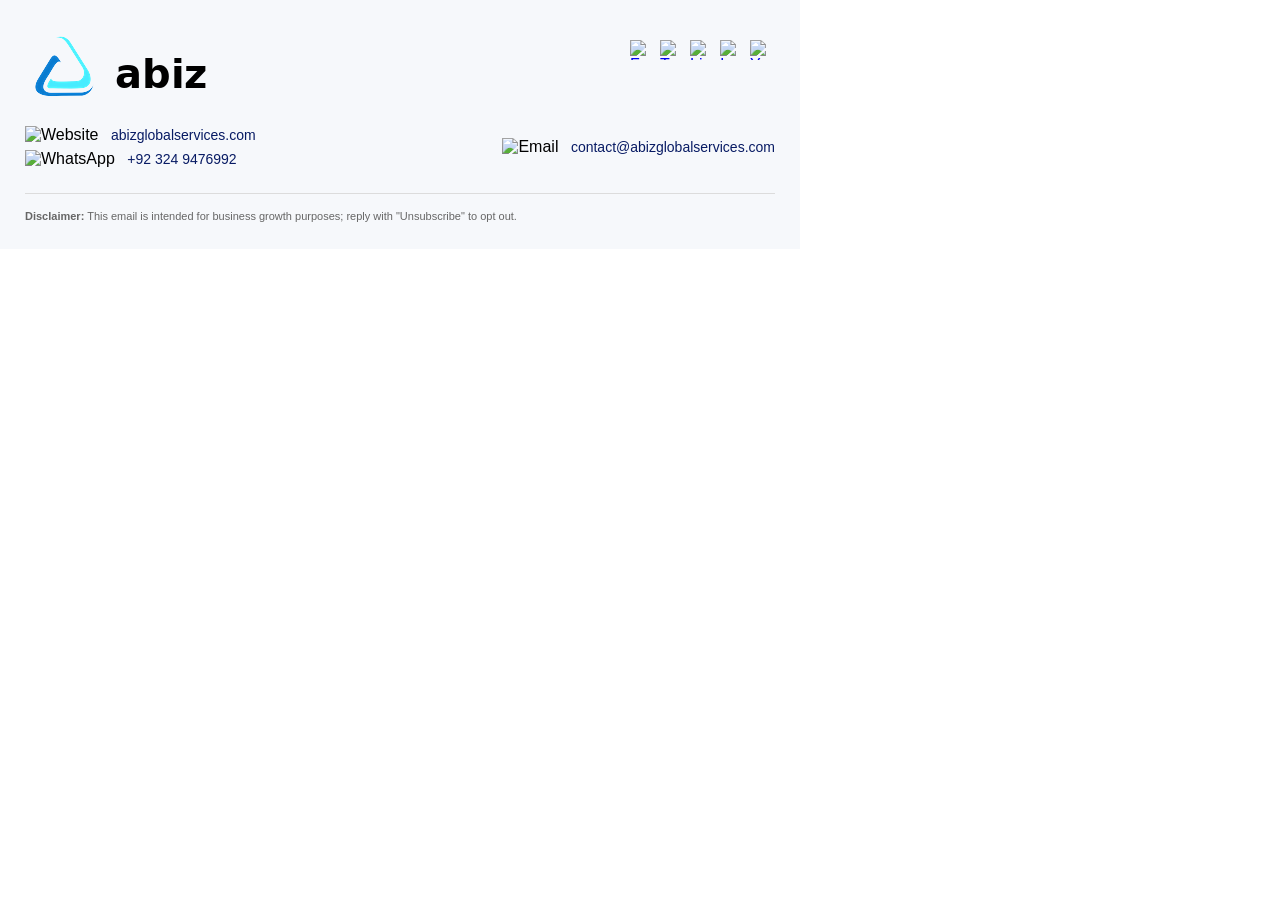
==== commit a52c6387: "feat: updated email signature design - Generated a new composite logo using user-provided shape and " ====
--- a/index.html
+++ b/index.html
@@ -6,71 +6,69 @@
     <title>Email Signature</title>
 </head>
 <body style="margin: 0; padding: 0;">
-    <!-- Container Table -->
-    <table cellpadding="0" cellspacing="0" border="0" style="font-family: Arial, sans-serif; max-width: 800px; width: 100%; background: linear-gradient(135deg, #fefefe 60%, #cde5f8 100%); border: 1px solid #e0e0e0;">
+    <table cellpadding="0" cellspacing="0" border="0" style="font-family: Arial, sans-serif; max-width: 800px; width: 100%; background-color: #f6f8fb;">
         <tr>
-            <td style="padding: 40px 30px;">
+            <td style="padding: 25px;">
                 <table cellpadding="0" cellspacing="0" border="0" style="width: 100%;">
                     <tr>
-                        <!-- Top Left: Logo -->
-                        <td style="vertical-align: middle; width: 60%; padding-bottom: 40px;">
-                            <img src="logo.jpg" alt="ABIZ Global Services" style="max-width: 450px; height: auto; display: block;">
+                        <!-- Left Column: Logo -->
+                        <td style="vertical-align: middle; width: 50%; padding-bottom: 20px;">
+                            <img src="[data-uri]" alt="abiz" style="max-height: 80px; height: auto; display: block;">
                         </td>
-                        <!-- Top Right: Blank or Social -->
-                        <td style="vertical-align: bottom; width: 40%; text-align: right; padding-bottom: 20px;">
-                            <!-- Social Icons matching the blue color -->
+                        <!-- Right Column: Social Icons -->
+                        <td style="vertical-align: top; width: 50%; text-align: right; padding-bottom: 20px; padding-top: 15px;">
                             <table cellpadding="0" cellspacing="0" border="0" style="display: inline-block;">
                                 <tr>
-                                    <td style="padding: 0 8px;">
+                                    <td style="padding: 0 5px;">
                                         <a href="#" style="text-decoration: none;"><img src="https://img.icons8.com/ios-filled/50/0970c8/facebook-new.png" alt="Facebook" style="width: 20px; height: 20px; display: block;"></a>
                                     </td>
-                                    <td style="padding: 0 8px;">
-                                        <a href="#" style="text-decoration: none;"><img src="https://img.icons8.com/ios-filled/50/0970c8/twitter-x.png" alt="X" style="width: 20px; height: 20px; display: block;"></a>
+                                    <td style="padding: 0 5px;">
+                                        <a href="#" style="text-decoration: none;"><img src="https://img.icons8.com/ios-filled/50/0970c8/twitter.png" alt="Twitter" style="width: 20px; height: 20px; display: block;"></a>
                                     </td>
-                                    <td style="padding: 0 8px;">
+                                    <td style="padding: 0 5px;">
                                         <a href="#" style="text-decoration: none;"><img src="https://img.icons8.com/ios-filled/50/0970c8/linkedin.png" alt="LinkedIn" style="width: 20px; height: 20px; display: block;"></a>
                                     </td>
-                                    <td style="padding: 0 8px;">
+                                    <td style="padding: 0 5px;">
                                         <a href="#" style="text-decoration: none;"><img src="https://img.icons8.com/ios-filled/50/0970c8/instagram-new.png" alt="Instagram" style="width: 20px; height: 20px; display: block;"></a>
                                     </td>
-                                    <td style="padding: 0 8px;">
-                                        <a href="#" style="text-decoration: none;"><img src="https://img.icons8.com/ios-filled/50/0970c8/youtube-play.png" alt="YouTube" style="width: 24px; height: 24px; display: block; margin-top: -2px;"></a>
+                                    <td style="padding: 0 5px;">
+                                        <a href="#" style="text-decoration: none;"><img src="https://img.icons8.com/ios-filled/50/0970c8/youtube-play.png" alt="YouTube" style="width: 20px; height: 20px; display: block;"></a>
                                     </td>
                                 </tr>
                             </table>
                         </td>
                     </tr>
                     <tr>
-                        <!-- Bottom Left: Website & WhatsApp -->
+                        <!-- Left Column: Contact details -->
                         <td style="vertical-align: middle;">
                             <table cellpadding="0" cellspacing="0" border="0">
                                 <tr>
-                                    <!-- Website -->
-                                    <td style="padding-right: 25px;">
-                                        <img src="https://img.icons8.com/ios-outlined/50/081b64/globe--v1.png" alt="Website" style="width: 20px; height: 20px; vertical-align: middle; margin-right: 8px;">
-                                        <a href="https://abizglobalservices.com" style="color: #081b64; text-decoration: none; font-size: 16px; vertical-align: middle;">abizglobalservices.com</a>
+                                    <td style="padding-bottom: 5px;">
+                                        <img src="https://img.icons8.com/ios-filled/50/081b64/globe--v1.png" alt="Website" style="width: 16px; height: 16px; vertical-align: middle; margin-right: 8px;">
+                                        <a href="https://abizglobalservices.com" style="color: #081b64; text-decoration: none; font-size: 14px; vertical-align: middle;">abizglobalservices.com</a>
                                     </td>
-                                    <!-- WhatsApp -->
+                                </tr>
+                                <tr>
                                     <td>
-                                        <img src="https://img.icons8.com/ios-outlined/50/081b64/whatsapp--v1.png" alt="WhatsApp" style="width: 20px; height: 20px; vertical-align: middle; margin-right: 8px;">
-                                        <a href="https://wa.me/923249476992" style="color: #081b64; text-decoration: none; font-size: 16px; vertical-align: middle;">+92 324 9476992</a>
+                                        <img src="https://img.icons8.com/ios-filled/50/081b64/whatsapp--v1.png" alt="WhatsApp" style="width: 16px; height: 16px; vertical-align: middle; margin-right: 8px;">
+                                        <a href="https://wa.me/923249476992" style="color: #081b64; text-decoration: none; font-size: 14px; vertical-align: middle;">+92 324 9476992</a>
                                     </td>
                                 </tr>
                             </table>
                         </td>
-                        <!-- Bottom Right: Email -->
+                        <!-- Right Column: Email -->
                         <td style="vertical-align: middle; text-align: right;">
-                            <img src="https://img.icons8.com/ios-outlined/50/081b64/new-post.png" alt="Email" style="width: 22px; height: 22px; vertical-align: middle; margin-right: 8px;">
-                            <a href="mailto:contact@abizglobalservices.com" style="color: #081b64; text-decoration: none; font-size: 16px; vertical-align: middle;">contact@abizglobalservices.com</a>
+                            <img src="https://img.icons8.com/ios-filled/50/081b64/new-post.png" alt="Email" style="width: 16px; height: 16px; vertical-align: middle; margin-right: 8px;">
+                            <a href="mailto:contact@abizglobalservices.com" style="color: #081b64; text-decoration: none; font-size: 14px; vertical-align: middle;">contact@abizglobalservices.com</a>
                         </td>
                     </tr>
                 </table>
 
-                <!-- Disclaimer Section -->
-                <table cellpadding="0" cellspacing="0" border="0" style="width: 100%; margin-top: 35px; border-top: 1px solid #d3d9e0; padding-top: 15px;">
+                <!-- Disclaimer -->
+                <table cellpadding="0" cellspacing="0" border="0" style="width: 100%; margin-top: 25px; border-top: 1px solid #dcdcdc; padding-top: 15px;">
                     <tr>
-                        <td style="font-size: 11px; color: #555555; line-height: 1.5; text-align: justify; font-family: Arial, sans-serif;">
-                            <strong>Disclaimer:</strong> We are a digital marketing agency providing solutions for business growth. Our services include SEO, Web Development, App Development, GMB Listing, BPO, Automation Development, Branding, Meta Ads, Video Editing, Graphic Design, Voiceover, and much more. We are reaching out to businesses that may not have a website or are experiencing technical issues with their current setup to offer our assistance.
+                        <td style="font-size: 11px; color: #666666; line-height: 1.4; text-align: left;">
+                            <strong>Disclaimer:</strong> This email is intended for business growth purposes; reply with "Unsubscribe" to opt out.
                         </td>
                     </tr>
                 </table>
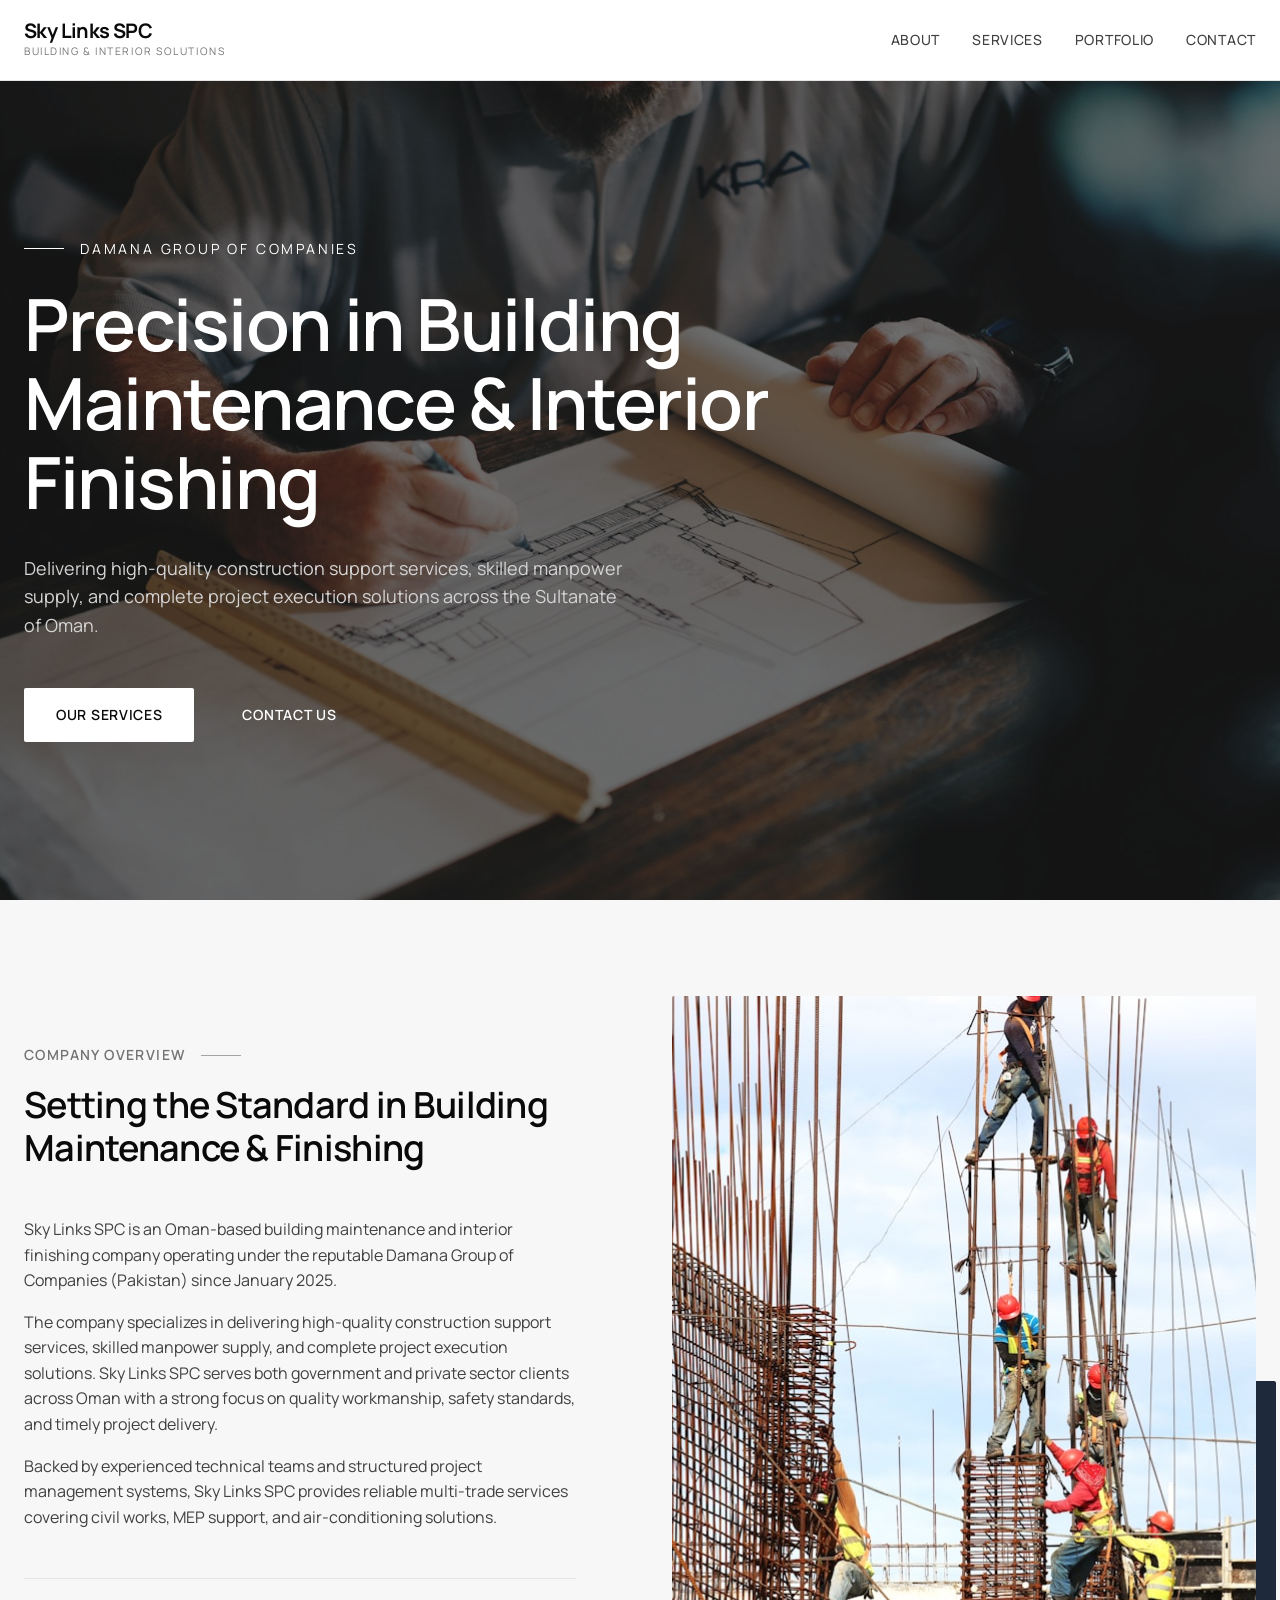
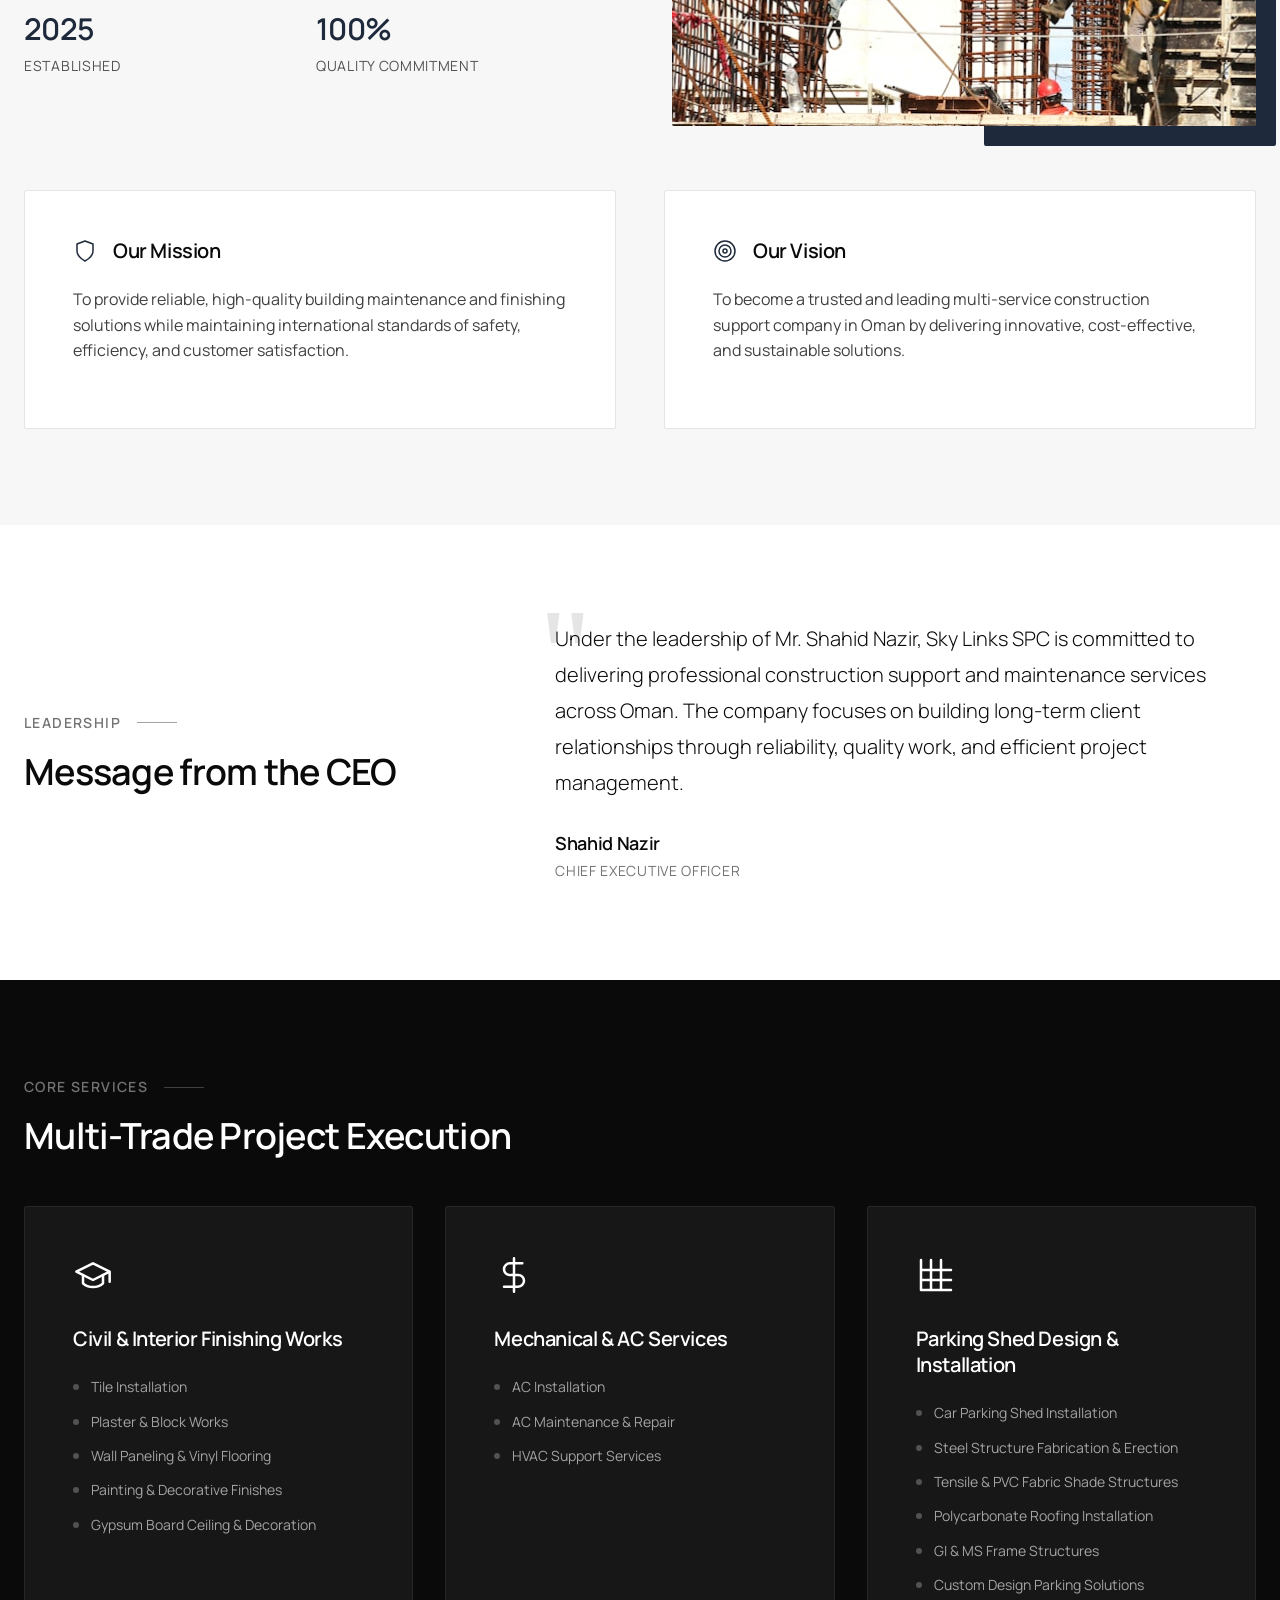
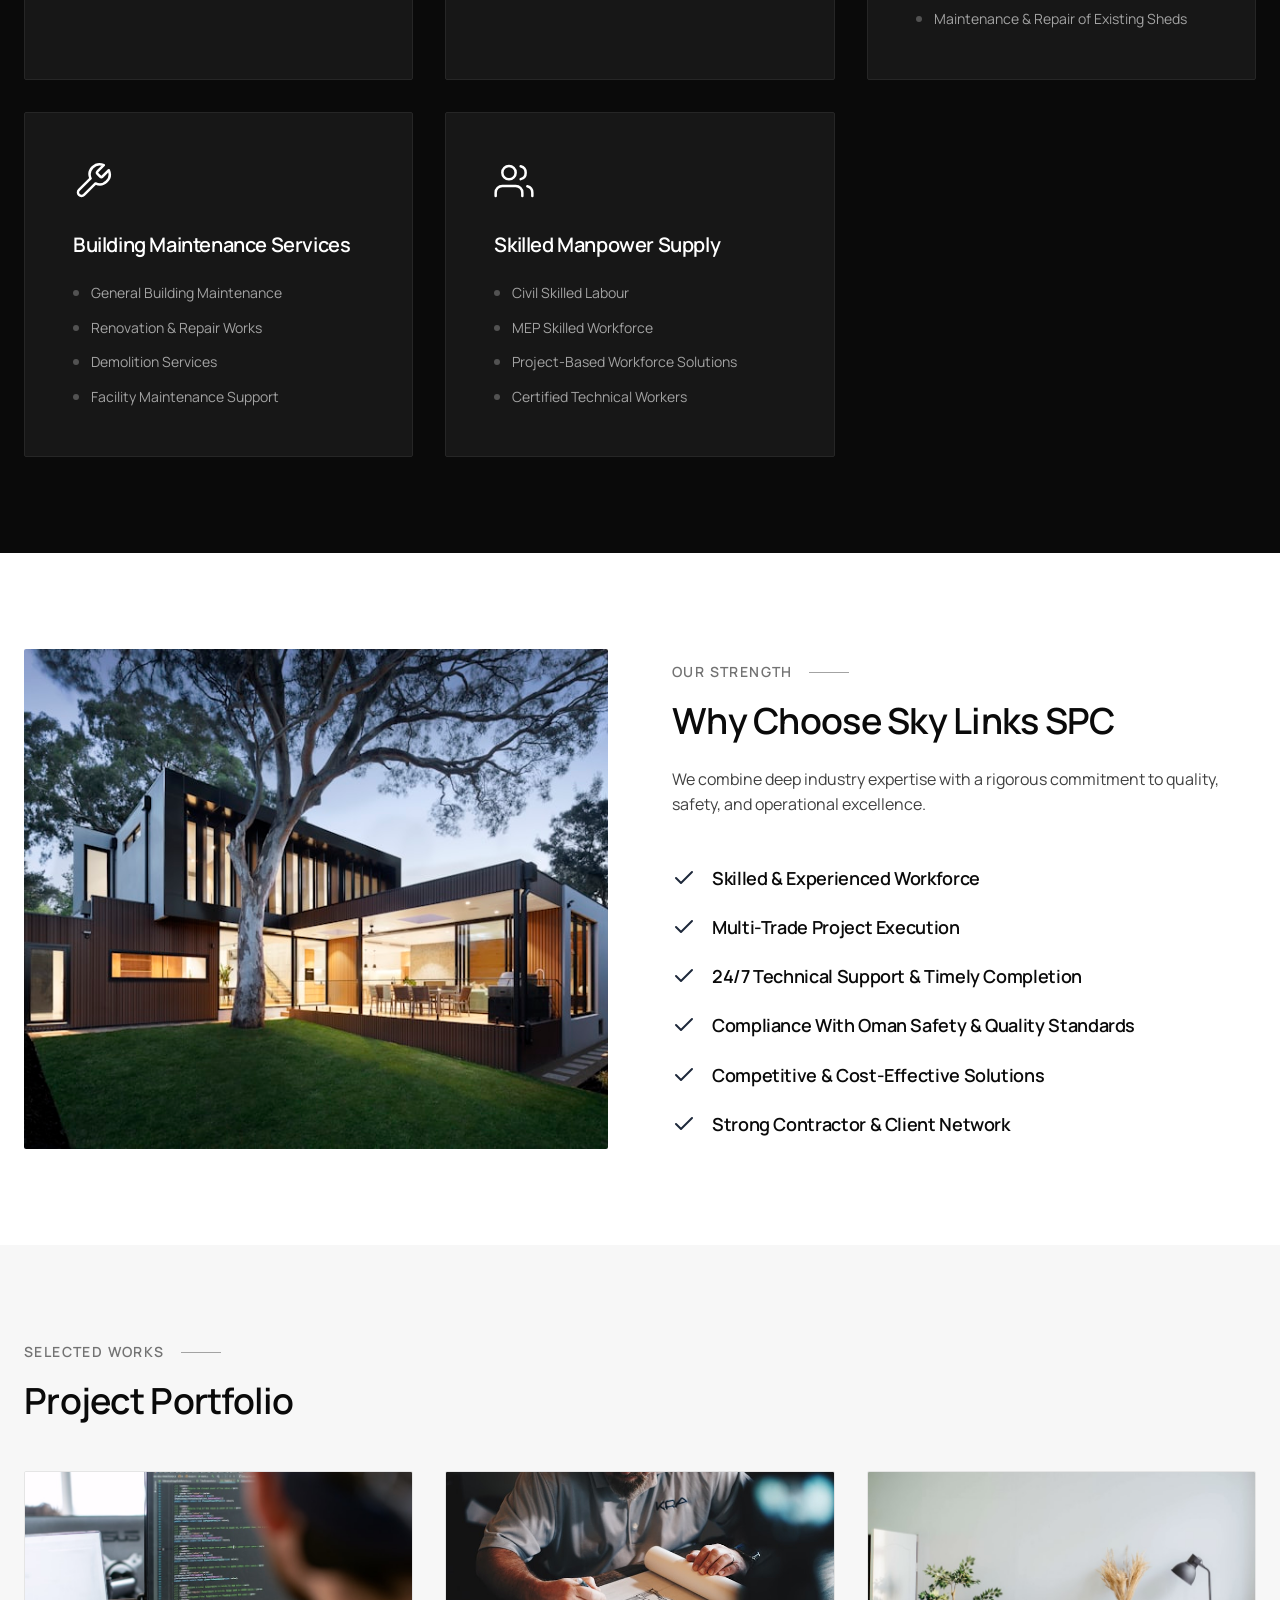
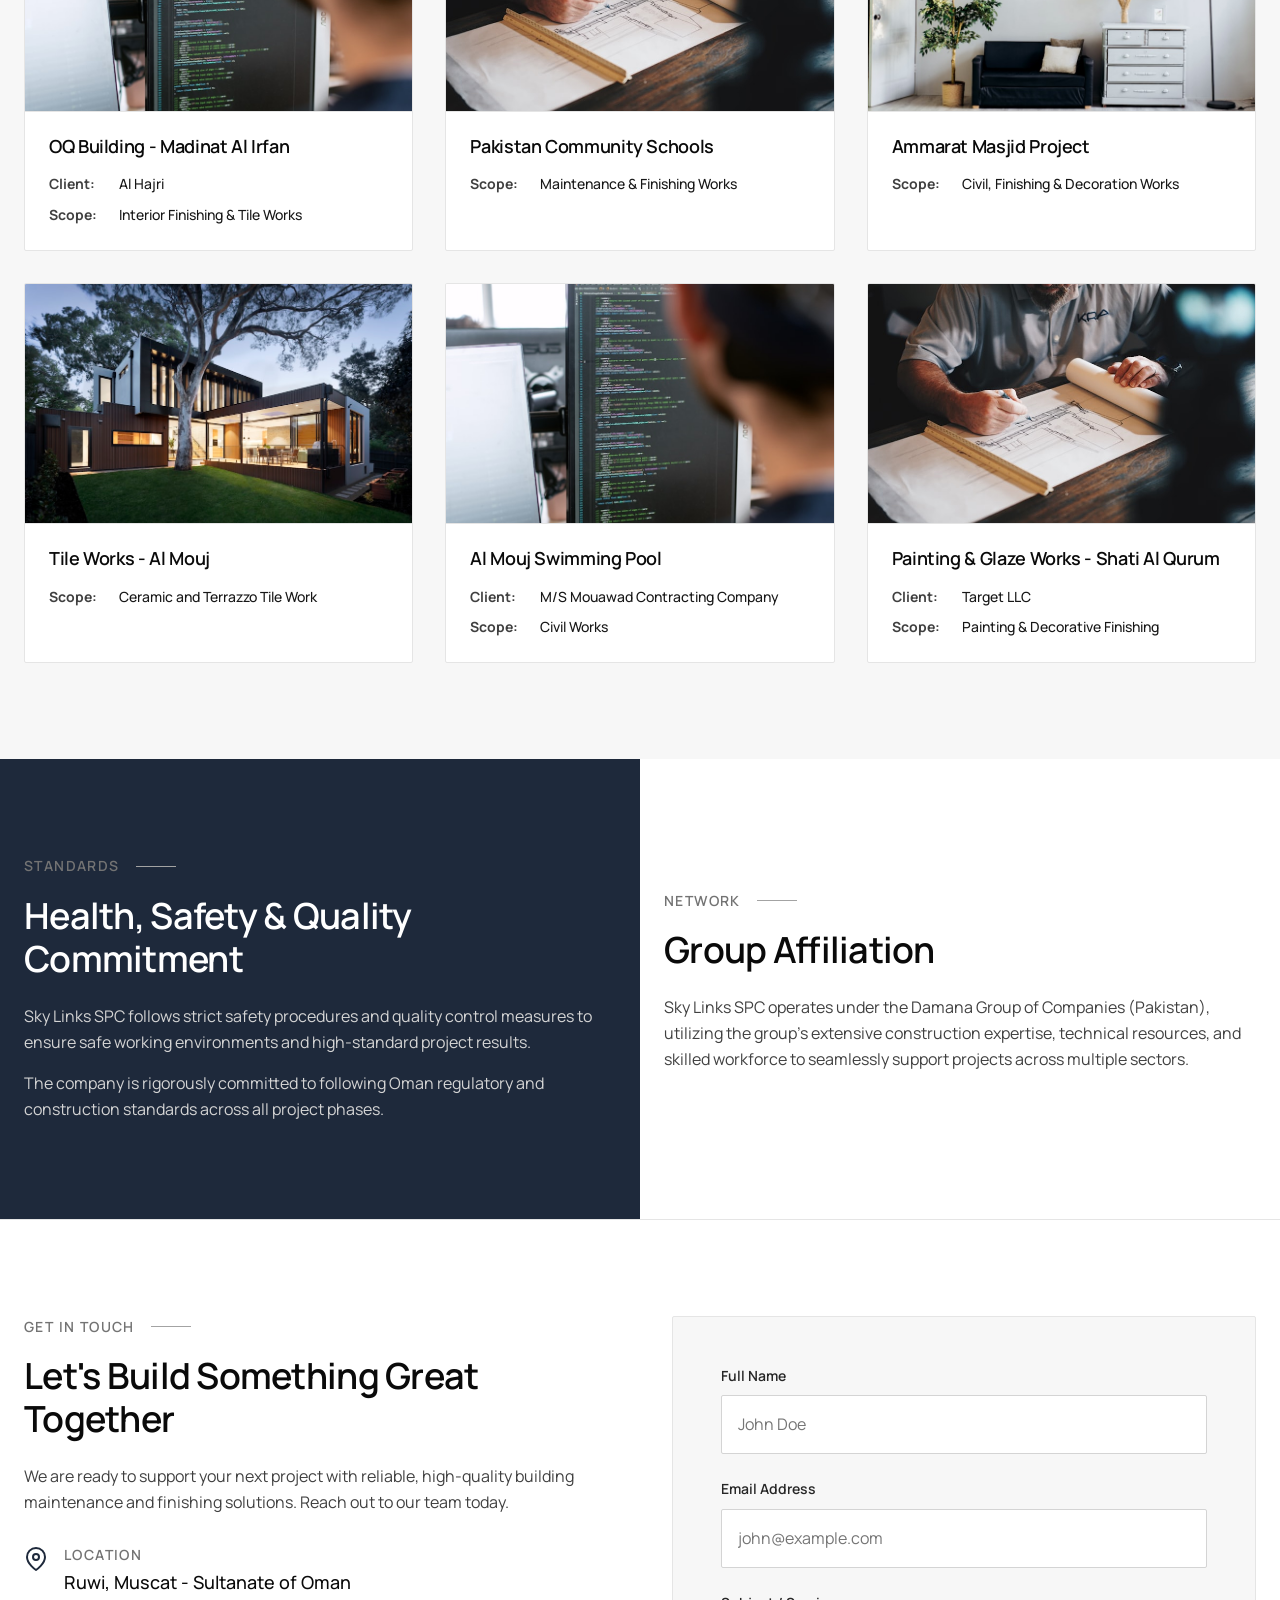
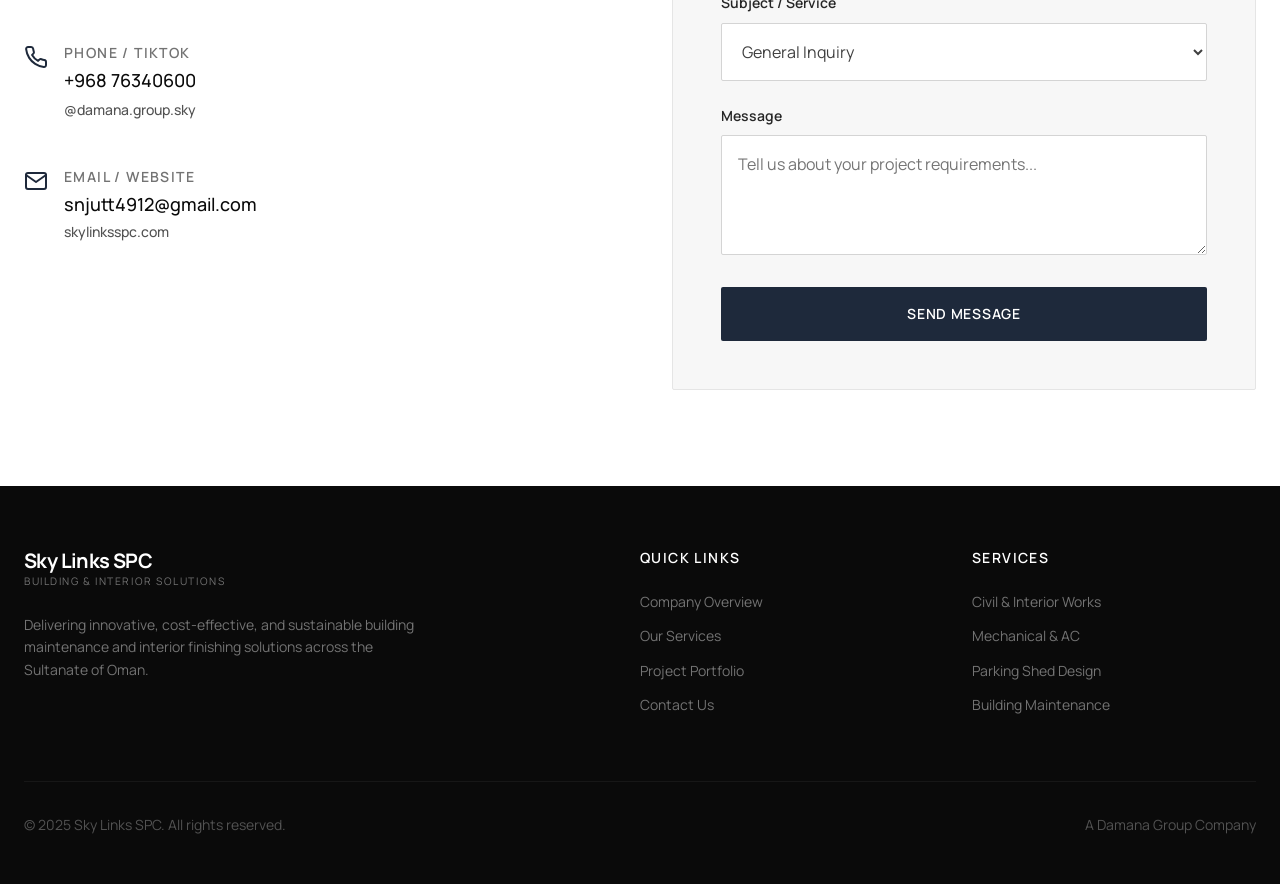
==== commit 0ce137d4: "feat: develop Sky Links SPC corporate website - Implemented semantic HTML5 structure with required s" ====
--- a/index.html
+++ b/index.html
@@ -3,77 +3,489 @@
 <head>
     <meta charset="UTF-8">
     <meta name="viewport" content="width=device-width, initial-scale=1.0">
-    <title>Email Signature</title>
+    <title>Sky Links SPC | Building Maintenance & Interior Finishing Solutions</title>
+    <meta name="description" content="Sky Links SPC delivers high-quality construction support services, skilled manpower, and complete project execution solutions across Oman.">
+
+    <!-- Open Graph tags for SEO -->
+    <meta property="og:title" content="Sky Links SPC | Building Maintenance & Interior Finishing">
+    <meta property="og:description" content="Premium construction support and interior finishing solutions in Oman.">
+    <meta property="og:type" content="website">
+
+    <!-- Typography -->
+    <link rel="preconnect" href="https://fonts.googleapis.com">
+    <link rel="preconnect" href="https://fonts.gstatic.com" crossorigin>
+    <link href="https://fonts.googleapis.com/css2?family=Manrope:wght@300;400;500;600;700&display=swap" rel="stylesheet">
+
+    <!-- Stylesheets -->
+    <link rel="stylesheet" href="style.css">
 </head>
-<body style="margin: 0; padding: 0;">
-    <table cellpadding="0" cellspacing="0" border="0" style="font-family: Arial, sans-serif; max-width: 800px; width: 100%; background-color: #f6f8fb;">
-        <tr>
-            <td style="padding: 25px;">
-                <table cellpadding="0" cellspacing="0" border="0" style="width: 100%;">
-                    <tr>
-                        <!-- Left Column: Logo -->
-                        <td style="vertical-align: middle; width: 50%; padding-bottom: 20px;">
-                            <img src="[data-uri]" alt="abiz" style="max-height: 80px; height: auto; display: block;">
-                        </td>
-                        <!-- Right Column: Social Icons -->
-                        <td style="vertical-align: top; width: 50%; text-align: right; padding-bottom: 20px; padding-top: 15px;">
-                            <table cellpadding="0" cellspacing="0" border="0" style="display: inline-block;">
-                                <tr>
-                                    <td style="padding: 0 5px;">
-                                        <a href="#" style="text-decoration: none;"><img src="https://img.icons8.com/ios-filled/50/0970c8/facebook-new.png" alt="Facebook" style="width: 20px; height: 20px; display: block;"></a>
-                                    </td>
-                                    <td style="padding: 0 5px;">
-                                        <a href="#" style="text-decoration: none;"><img src="https://img.icons8.com/ios-filled/50/0970c8/twitter.png" alt="Twitter" style="width: 20px; height: 20px; display: block;"></a>
-                                    </td>
-                                    <td style="padding: 0 5px;">
-                                        <a href="#" style="text-decoration: none;"><img src="https://img.icons8.com/ios-filled/50/0970c8/linkedin.png" alt="LinkedIn" style="width: 20px; height: 20px; display: block;"></a>
-                                    </td>
-                                    <td style="padding: 0 5px;">
-                                        <a href="#" style="text-decoration: none;"><img src="https://img.icons8.com/ios-filled/50/0970c8/instagram-new.png" alt="Instagram" style="width: 20px; height: 20px; display: block;"></a>
-                                    </td>
-                                    <td style="padding: 0 5px;">
-                                        <a href="#" style="text-decoration: none;"><img src="https://img.icons8.com/ios-filled/50/0970c8/youtube-play.png" alt="YouTube" style="width: 20px; height: 20px; display: block;"></a>
-                                    </td>
-                                </tr>
-                            </table>
-                        </td>
-                    </tr>
-                    <tr>
-                        <!-- Left Column: Contact details -->
-                        <td style="vertical-align: middle;">
-                            <table cellpadding="0" cellspacing="0" border="0">
-                                <tr>
-                                    <td style="padding-bottom: 5px;">
-                                        <img src="https://img.icons8.com/ios-filled/50/081b64/globe--v1.png" alt="Website" style="width: 16px; height: 16px; vertical-align: middle; margin-right: 8px;">
-                                        <a href="https://abizglobalservices.com" style="color: #081b64; text-decoration: none; font-size: 14px; vertical-align: middle;">abizglobalservices.com</a>
-                                    </td>
-                                </tr>
-                                <tr>
-                                    <td>
-                                        <img src="https://img.icons8.com/ios-filled/50/081b64/whatsapp--v1.png" alt="WhatsApp" style="width: 16px; height: 16px; vertical-align: middle; margin-right: 8px;">
-                                        <a href="https://wa.me/923249476992" style="color: #081b64; text-decoration: none; font-size: 14px; vertical-align: middle;">+92 324 9476992</a>
-                                    </td>
-                                </tr>
-                            </table>
-                        </td>
-                        <!-- Right Column: Email -->
-                        <td style="vertical-align: middle; text-align: right;">
-                            <img src="https://img.icons8.com/ios-filled/50/081b64/new-post.png" alt="Email" style="width: 16px; height: 16px; vertical-align: middle; margin-right: 8px;">
-                            <a href="mailto:contact@abizglobalservices.com" style="color: #081b64; text-decoration: none; font-size: 14px; vertical-align: middle;">contact@abizglobalservices.com</a>
-                        </td>
-                    </tr>
-                </table>
-
-                <!-- Disclaimer -->
-                <table cellpadding="0" cellspacing="0" border="0" style="width: 100%; margin-top: 25px; border-top: 1px solid #dcdcdc; padding-top: 15px;">
-                    <tr>
-                        <td style="font-size: 11px; color: #666666; line-height: 1.4; text-align: left;">
-                            <strong>Disclaimer:</strong> This email is intended for business growth purposes; reply with "Unsubscribe" to opt out.
-                        </td>
-                    </tr>
-                </table>
-            </td>
-        </tr>
-    </table>
+<body>
+
+    <!-- Header Navigation -->
+    <header class="header" id="header">
+        <div class="container header-container">
+            <a href="#" class="logo">
+                <span class="logo-main">Sky Links SPC</span>
+                <span class="logo-sub">Building & Interior Solutions</span>
+            </a>
+
+            <nav class="nav-links" id="nav-links">
+                <a href="#about" class="nav-link">About</a>
+                <a href="#services" class="nav-link">Services</a>
+                <a href="#portfolio" class="nav-link">Portfolio</a>
+                <a href="#contact" class="nav-link">Contact</a>
+            </nav>
+
+            <button class="menu-toggle" id="menu-toggle" aria-label="Toggle Menu">
+                <span></span>
+                <span></span>
+                <span></span>
+            </button>
+        </div>
+    </header>
+
+    <!-- Hero Section -->
+    <section class="hero" id="home">
+        <!-- Re-using an Unsplash architectural image for a premium feel -->
+        <img src="assets/images/hero.jpg" alt="Modern Architecture Construction" class="hero-bg">
+        <div class="container hero-container">
+            <div class="hero-subtitle">Damana Group of Companies</div>
+            <h1 class="hero-title">Precision in Building Maintenance & Interior Finishing</h1>
+            <p class="hero-text">Delivering high-quality construction support services, skilled manpower supply, and complete project execution solutions across the Sultanate of Oman.</p>
+            <div class="hero-actions">
+                <a href="#services" class="btn btn-white">Our Services</a>
+                <a href="#contact" class="btn btn-outline-white">Contact Us</a>
+            </div>
+        </div>
+    </section>
+
+    <!-- About Section -->
+    <section class="section bg-gray" id="about">
+        <div class="container">
+            <div class="about-grid">
+                <div class="about-content animate-on-scroll">
+                    <div class="section-title">Company Overview</div>
+                    <h2 class="section-heading">Setting the Standard in Building Maintenance & Finishing</h2>
+                    <p>Sky Links SPC is an Oman-based building maintenance and interior finishing company operating under the reputable Damana Group of Companies (Pakistan) since January 2025.</p>
+                    <p>The company specializes in delivering high-quality construction support services, skilled manpower supply, and complete project execution solutions. Sky Links SPC serves both government and private sector clients across Oman with a strong focus on quality workmanship, safety standards, and timely project delivery.</p>
+                    <p>Backed by experienced technical teams and structured project management systems, Sky Links SPC provides reliable multi-trade services covering civil works, MEP support, and air-conditioning solutions.</p>
+
+                    <div class="stats-grid">
+                        <div class="stat-item">
+                            <h4>2025</h4>
+                            <p>Established</p>
+                        </div>
+                        <div class="stat-item">
+                            <h4>100%</h4>
+                            <p>Quality Commitment</p>
+                        </div>
+                    </div>
+                </div>
+
+                <div class="about-image-wrapper animate-on-scroll">
+                    <!-- Premium construction/architectural image -->
+                    <img src="assets/images/about.jpg" alt="Construction and Architectural Detail" class="about-image">
+                </div>
+            </div>
+
+            <div class="mission-vision animate-on-scroll">
+                <div class="mv-card">
+                    <h3>
+                        <svg class="mv-icon" xmlns="http://www.w3.org/2000/svg" viewBox="0 0 24 24" fill="none" stroke="currentColor" stroke-width="1.5" stroke-linecap="round" stroke-linejoin="round"><path d="M12 22s8-4 8-10V5l-8-3-8 3v7c0 6 8 10 8 10z"></path></svg>
+                        Our Mission
+                    </h3>
+                    <p>To provide reliable, high-quality building maintenance and finishing solutions while maintaining international standards of safety, efficiency, and customer satisfaction.</p>
+                </div>
+                <div class="mv-card">
+                    <h3>
+                        <svg class="mv-icon" xmlns="http://www.w3.org/2000/svg" viewBox="0 0 24 24" fill="none" stroke="currentColor" stroke-width="1.5" stroke-linecap="round" stroke-linejoin="round"><circle cx="12" cy="12" r="10"></circle><circle cx="12" cy="12" r="6"></circle><circle cx="12" cy="12" r="2"></circle></svg>
+                        Our Vision
+                    </h3>
+                    <p>To become a trusted and leading multi-service construction support company in Oman by delivering innovative, cost-effective, and sustainable solutions.</p>
+                </div>
+            </div>
+        </div>
+    </section>
+
+    <!-- CEO Message -->
+    <section class="ceo-section">
+        <div class="container">
+            <div class="ceo-grid">
+                <div class="animate-on-scroll">
+                    <div class="section-title">Leadership</div>
+                    <h2 class="section-heading" style="margin-bottom: 0;">Message from the CEO</h2>
+                </div>
+
+                <div class="ceo-content animate-on-scroll">
+                    <span class="ceo-quote-mark">"</span>
+                    <p>Under the leadership of Mr. Shahid Nazir, Sky Links SPC is committed to delivering professional construction support and maintenance services across Oman. The company focuses on building long-term client relationships through reliability, quality work, and efficient project management.</p>
+                    <div class="ceo-name">
+                        <h4>Shahid Nazir</h4>
+                        <span>Chief Executive Officer</span>
+                    </div>
+                </div>
+            </div>
+        </div>
+    </section>
+
+    <!-- Services Section -->
+    <section class="section services-section" id="services">
+        <div class="container">
+            <div class="animate-on-scroll">
+                <div class="section-title">Core Services</div>
+                <h2 class="section-heading">Multi-Trade Project Execution</h2>
+            </div>
+
+            <div class="services-grid animate-on-scroll">
+
+                <!-- Service 1 -->
+                <div class="service-card">
+                    <svg class="service-icon" xmlns="http://www.w3.org/2000/svg" viewBox="0 0 24 24" fill="none" stroke="currentColor" stroke-width="1.5" stroke-linecap="round" stroke-linejoin="round"><path d="M22 10v6M2 10l10-5 10 5-10 5z"></path><path d="M6 12v5c3 3 9 3 12 0v-5"></path></svg>
+                    <h3>Civil & Interior Finishing Works</h3>
+                    <ul class="service-list">
+                        <li>Tile Installation</li>
+                        <li>Plaster & Block Works</li>
+                        <li>Wall Paneling & Vinyl Flooring</li>
+                        <li>Painting & Decorative Finishes</li>
+                        <li>Gypsum Board Ceiling & Decoration</li>
+                    </ul>
+                </div>
+
+                <!-- Service 2 -->
+                <div class="service-card">
+                    <svg class="service-icon" xmlns="http://www.w3.org/2000/svg" viewBox="0 0 24 24" fill="none" stroke="currentColor" stroke-width="1.5" stroke-linecap="round" stroke-linejoin="round"><path d="M12 2v20M17 5H9.5a3.5 3.5 0 0 0 0 7h5a3.5 3.5 0 0 1 0 7H6"></path></svg>
+                    <h3>Mechanical & AC Services</h3>
+                    <ul class="service-list">
+                        <li>AC Installation</li>
+                        <li>AC Maintenance & Repair</li>
+                        <li>HVAC Support Services</li>
+                    </ul>
+                </div>
+
+                <!-- Service 3 -->
+                <div class="service-card">
+                    <svg class="service-icon" xmlns="http://www.w3.org/2000/svg" viewBox="0 0 24 24" fill="none" stroke="currentColor" stroke-width="1.5" stroke-linecap="round" stroke-linejoin="round"><path d="M3 3v18h18M3 9h18M3 15h18M9 3v18M15 3v18"></path></svg>
+                    <h3>Parking Shed Design & Installation</h3>
+                    <ul class="service-list">
+                        <li>Car Parking Shed Installation</li>
+                        <li>Steel Structure Fabrication & Erection</li>
+                        <li>Tensile & PVC Fabric Shade Structures</li>
+                        <li>Polycarbonate Roofing Installation</li>
+                        <li>GI & MS Frame Structures</li>
+                        <li>Custom Design Parking Solutions</li>
+                        <li>Maintenance & Repair of Existing Sheds</li>
+                    </ul>
+                </div>
+
+                <!-- Service 4 -->
+                <div class="service-card">
+                    <svg class="service-icon" xmlns="http://www.w3.org/2000/svg" viewBox="0 0 24 24" fill="none" stroke="currentColor" stroke-width="1.5" stroke-linecap="round" stroke-linejoin="round"><path d="M14.7 6.3a1 1 0 0 0 0 1.4l1.6 1.6a1 1 0 0 0 1.4 0l3.77-3.77a6 6 0 0 1-7.94 7.94l-6.91 6.91a2.12 2.12 0 0 1-3-3l6.91-6.91a6 6 0 0 1 7.94-7.94l-3.76 3.76z"></path></svg>
+                    <h3>Building Maintenance Services</h3>
+                    <ul class="service-list">
+                        <li>General Building Maintenance</li>
+                        <li>Renovation & Repair Works</li>
+                        <li>Demolition Services</li>
+                        <li>Facility Maintenance Support</li>
+                    </ul>
+                </div>
+
+                <!-- Service 5 -->
+                <div class="service-card">
+                    <svg class="service-icon" xmlns="http://www.w3.org/2000/svg" viewBox="0 0 24 24" fill="none" stroke="currentColor" stroke-width="1.5" stroke-linecap="round" stroke-linejoin="round"><path d="M17 21v-2a4 4 0 0 0-4-4H5a4 4 0 0 0-4 4v2"></path><circle cx="9" cy="7" r="4"></circle><path d="M23 21v-2a4 4 0 0 0-3-3.87"></path><path d="M16 3.13a4 4 0 0 1 0 7.75"></path></svg>
+                    <h3>Skilled Manpower Supply</h3>
+                    <ul class="service-list">
+                        <li>Civil Skilled Labour</li>
+                        <li>MEP Skilled Workforce</li>
+                        <li>Project-Based Workforce Solutions</li>
+                        <li>Certified Technical Workers</li>
+                    </ul>
+                </div>
+
+            </div>
+        </div>
+    </section>
+
+    <!-- Why Choose Us Section -->
+    <section class="section wcu-section">
+        <div class="container">
+            <div class="wcu-grid">
+                <div class="wcu-image-wrapper animate-on-scroll">
+                    <!-- Unsplash engineering/site planning image -->
+                    <img src="assets/images/project1.jpg" alt="Engineers reviewing plans" class="wcu-image">
+                </div>
+
+                <div class="wcu-content animate-on-scroll">
+                    <div class="section-title">Our Strength</div>
+                    <h2 class="section-heading" style="margin-bottom: var(--space-6);">Why Choose Sky Links SPC</h2>
+                    <p>We combine deep industry expertise with a rigorous commitment to quality, safety, and operational excellence.</p>
+
+                    <div class="wcu-list">
+                        <div class="wcu-item">
+                            <svg class="wcu-icon" xmlns="http://www.w3.org/2000/svg" viewBox="0 0 24 24" fill="none" stroke="currentColor" stroke-width="2" stroke-linecap="round" stroke-linejoin="round"><polyline points="20 6 9 17 4 12"></polyline></svg>
+                            <h4>Skilled & Experienced Workforce</h4>
+                        </div>
+                        <div class="wcu-item">
+                            <svg class="wcu-icon" xmlns="http://www.w3.org/2000/svg" viewBox="0 0 24 24" fill="none" stroke="currentColor" stroke-width="2" stroke-linecap="round" stroke-linejoin="round"><polyline points="20 6 9 17 4 12"></polyline></svg>
+                            <h4>Multi-Trade Project Execution</h4>
+                        </div>
+                        <div class="wcu-item">
+                            <svg class="wcu-icon" xmlns="http://www.w3.org/2000/svg" viewBox="0 0 24 24" fill="none" stroke="currentColor" stroke-width="2" stroke-linecap="round" stroke-linejoin="round"><polyline points="20 6 9 17 4 12"></polyline></svg>
+                            <h4>24/7 Technical Support & Timely Completion</h4>
+                        </div>
+                        <div class="wcu-item">
+                            <svg class="wcu-icon" xmlns="http://www.w3.org/2000/svg" viewBox="0 0 24 24" fill="none" stroke="currentColor" stroke-width="2" stroke-linecap="round" stroke-linejoin="round"><polyline points="20 6 9 17 4 12"></polyline></svg>
+                            <h4>Compliance With Oman Safety & Quality Standards</h4>
+                        </div>
+                        <div class="wcu-item">
+                            <svg class="wcu-icon" xmlns="http://www.w3.org/2000/svg" viewBox="0 0 24 24" fill="none" stroke="currentColor" stroke-width="2" stroke-linecap="round" stroke-linejoin="round"><polyline points="20 6 9 17 4 12"></polyline></svg>
+                            <h4>Competitive & Cost-Effective Solutions</h4>
+                        </div>
+                        <div class="wcu-item">
+                            <svg class="wcu-icon" xmlns="http://www.w3.org/2000/svg" viewBox="0 0 24 24" fill="none" stroke="currentColor" stroke-width="2" stroke-linecap="round" stroke-linejoin="round"><polyline points="20 6 9 17 4 12"></polyline></svg>
+                            <h4>Strong Contractor & Client Network</h4>
+                        </div>
+                    </div>
+                </div>
+            </div>
+        </div>
+    </section>
+
+    <!-- Portfolio Section -->
+    <section class="section portfolio-section" id="portfolio">
+        <div class="container">
+            <div class="animate-on-scroll">
+                <div class="section-title">Selected Works</div>
+                <h2 class="section-heading">Project Portfolio</h2>
+            </div>
+
+            <div class="portfolio-grid animate-on-scroll">
+                <!-- Project 1 -->
+                <div class="portfolio-card">
+                    <img src="assets/images/project2.jpg" alt="OQ Building" class="portfolio-image">
+                    <div class="portfolio-content">
+                        <h3>OQ Building - Madinat Al Irfan</h3>
+                        <div class="portfolio-details">
+                            <div class="portfolio-detail">
+                                <strong>Client:</strong>
+                                <span>Al Hajri</span>
+                            </div>
+                            <div class="portfolio-detail">
+                                <strong>Scope:</strong>
+                                <span>Interior Finishing & Tile Works</span>
+                            </div>
+                        </div>
+                    </div>
+                </div>
+
+                <!-- Project 2 -->
+                <div class="portfolio-card">
+                    <img src="assets/images/project3.jpg" alt="Pakistan Community Schools" class="portfolio-image">
+                    <div class="portfolio-content">
+                        <h3>Pakistan Community Schools</h3>
+                        <div class="portfolio-details">
+                            <div class="portfolio-detail">
+                                <strong>Scope:</strong>
+                                <span>Maintenance & Finishing Works</span>
+                            </div>
+                        </div>
+                    </div>
+                </div>
+
+                <!-- Project 3 -->
+                <div class="portfolio-card">
+                    <img src="assets/images/project4.jpg" alt="Ammarat Masjid" class="portfolio-image">
+                    <div class="portfolio-content">
+                        <h3>Ammarat Masjid Project</h3>
+                        <div class="portfolio-details">
+                            <div class="portfolio-detail">
+                                <strong>Scope:</strong>
+                                <span>Civil, Finishing & Decoration Works</span>
+                            </div>
+                        </div>
+                    </div>
+                </div>
+
+                <!-- Project 4 -->
+                <div class="portfolio-card">
+                    <img src="assets/images/project1.jpg" alt="Al Mouj" class="portfolio-image">
+                    <div class="portfolio-content">
+                        <h3>Tile Works - Al Mouj</h3>
+                        <div class="portfolio-details">
+                            <div class="portfolio-detail">
+                                <strong>Scope:</strong>
+                                <span>Ceramic and Terrazzo Tile Work</span>
+                            </div>
+                        </div>
+                    </div>
+                </div>
+
+                <!-- Project 5 -->
+                <div class="portfolio-card">
+                    <img src="assets/images/project2.jpg" alt="Al Mouj Swimming Pool" class="portfolio-image">
+                    <div class="portfolio-content">
+                        <h3>Al Mouj Swimming Pool</h3>
+                        <div class="portfolio-details">
+                            <div class="portfolio-detail">
+                                <strong>Client:</strong>
+                                <span>M/S Mouawad Contracting Company</span>
+                            </div>
+                            <div class="portfolio-detail">
+                                <strong>Scope:</strong>
+                                <span>Civil Works</span>
+                            </div>
+                        </div>
+                    </div>
+                </div>
+
+                <!-- Project 6 -->
+                <div class="portfolio-card">
+                    <img src="assets/images/project3.jpg" alt="Shati Al Qurum" class="portfolio-image">
+                    <div class="portfolio-content">
+                        <h3>Painting & Glaze Works - Shati Al Qurum</h3>
+                        <div class="portfolio-details">
+                            <div class="portfolio-detail">
+                                <strong>Client:</strong>
+                                <span>Target LLC</span>
+                            </div>
+                            <div class="portfolio-detail">
+                                <strong>Scope:</strong>
+                                <span>Painting & Decorative Finishing</span>
+                            </div>
+                        </div>
+                    </div>
+                </div>
+            </div>
+        </div>
+    </section>
+
+    <!-- Info Blocks (Safety & Affiliation) -->
+    <section class="info-blocks">
+        <div class="info-block bg-slate animate-on-scroll">
+            <div class="info-block-content">
+                <div class="section-title">Standards</div>
+                <h2 class="section-heading" style="margin-bottom: var(--space-6);">Health, Safety & Quality Commitment</h2>
+                <p>Sky Links SPC follows strict safety procedures and quality control measures to ensure safe working environments and high-standard project results.</p>
+                <p style="margin-bottom: 0;">The company is rigorously committed to following Oman regulatory and construction standards across all project phases.</p>
+            </div>
+        </div>
+        <div class="info-block bg-white animate-on-scroll">
+            <div class="info-block-content">
+                <div class="section-title">Network</div>
+                <h2 class="section-heading" style="margin-bottom: var(--space-6);">Group Affiliation</h2>
+                <p>Sky Links SPC operates under the Damana Group of Companies (Pakistan), utilizing the group's extensive construction expertise, technical resources, and skilled workforce to seamlessly support projects across multiple sectors.</p>
+            </div>
+        </div>
+    </section>
+
+    <!-- Contact Section -->
+    <section class="section contact-section" id="contact">
+        <div class="container">
+            <div class="contact-grid">
+                <div class="contact-info animate-on-scroll">
+                    <div class="section-title">Get In Touch</div>
+                    <h2 class="section-heading" style="margin-bottom: var(--space-6);">Let's Build Something Great Together</h2>
+                    <p>We are ready to support your next project with reliable, high-quality building maintenance and finishing solutions. Reach out to our team today.</p>
+
+                    <div class="contact-details">
+                        <div class="contact-detail-item">
+                            <svg class="contact-detail-icon" xmlns="http://www.w3.org/2000/svg" viewBox="0 0 24 24" fill="none" stroke="currentColor" stroke-width="2" stroke-linecap="round" stroke-linejoin="round"><path d="M21 10c0 7-9 13-9 13s-9-6-9-13a9 9 0 0 1 18 0z"></path><circle cx="12" cy="10" r="3"></circle></svg>
+                            <div>
+                                <h4>Location</h4>
+                                <p>Ruwi, Muscat - Sultanate of Oman</p>
+                            </div>
+                        </div>
+                        <div class="contact-detail-item">
+                            <svg class="contact-detail-icon" xmlns="http://www.w3.org/2000/svg" viewBox="0 0 24 24" fill="none" stroke="currentColor" stroke-width="2" stroke-linecap="round" stroke-linejoin="round"><path d="M22 16.92v3a2 2 0 0 1-2.18 2 19.79 19.79 0 0 1-8.63-3.07 19.5 19.5 0 0 1-6-6 19.79 19.79 0 0 1-3.07-8.67A2 2 0 0 1 4.11 2h3a2 2 0 0 1 2 1.72 12.84 12.84 0 0 0 .7 2.81 2 2 0 0 1-.45 2.11L8.09 9.91a16 16 0 0 0 6 6l1.27-1.27a2 2 0 0 1 2.11-.45 12.84 12.84 0 0 0 2.81.7A2 2 0 0 1 22 16.92z"></path></svg>
+                            <div>
+                                <h4>Phone / TikTok</h4>
+                                <a href="tel:+96876340600">+968 76340600</a>
+                                <p style="font-size: var(--text-sm); margin-top: 4px; color: var(--clr-gray-500);">@damana.group.sky</p>
+                            </div>
+                        </div>
+                        <div class="contact-detail-item">
+                            <svg class="contact-detail-icon" xmlns="http://www.w3.org/2000/svg" viewBox="0 0 24 24" fill="none" stroke="currentColor" stroke-width="2" stroke-linecap="round" stroke-linejoin="round"><path d="M4 4h16c1.1 0 2 .9 2 2v12c0 1.1-.9 2-2 2H4c-1.1 0-2-.9-2-2V6c0-1.1.9-2 2-2z"></path><polyline points="22,6 12,13 2,6"></polyline></svg>
+                            <div>
+                                <h4>Email / Website</h4>
+                                <a href="mailto:snjutt4912@gmail.com">snjutt4912@gmail.com</a>
+                                <br>
+                                <a href="http://skylinksspc.com" target="_blank" style="font-size: var(--text-sm); color: var(--clr-gray-500);">skylinksspc.com</a>
+                            </div>
+                        </div>
+                    </div>
+                </div>
+
+                <div class="contact-form-wrapper animate-on-scroll">
+                    <form class="contact-form" action="#" method="POST">
+                        <div class="form-group">
+                            <label for="name" class="form-label">Full Name</label>
+                            <input type="text" id="name" name="name" class="form-control" required placeholder="John Doe">
+                        </div>
+                        <div class="form-group">
+                            <label for="email" class="form-label">Email Address</label>
+                            <input type="email" id="email" name="email" class="form-control" required placeholder="john@example.com">
+                        </div>
+                        <div class="form-group">
+                            <label for="subject" class="form-label">Subject / Service</label>
+                            <select id="subject" name="subject" class="form-control">
+                                <option value="general">General Inquiry</option>
+                                <option value="civil">Civil & Interior Finishing</option>
+                                <option value="mechanical">Mechanical & AC Services</option>
+                                <option value="parking">Parking Shed Installation</option>
+                                <option value="maintenance">Building Maintenance</option>
+                                <option value="manpower">Skilled Manpower Supply</option>
+                            </select>
+                        </div>
+                        <div class="form-group">
+                            <label for="message" class="form-label">Message</label>
+                            <textarea id="message" name="message" class="form-control" required placeholder="Tell us about your project requirements..."></textarea>
+                        </div>
+                        <button type="submit" class="btn btn-primary" style="width: 100%;">Send Message</button>
+                    </form>
+                </div>
+            </div>
+        </div>
+    </section>
+
+    <!-- Footer -->
+    <footer class="footer">
+        <div class="container">
+            <div class="footer-grid">
+                <div class="footer-brand">
+                    <a href="#" class="logo" style="display: inline-flex;">
+                        <span class="logo-main">Sky Links SPC</span>
+                        <span class="logo-sub">Building & Interior Solutions</span>
+                    </a>
+                    <p class="footer-desc">Delivering innovative, cost-effective, and sustainable building maintenance and interior finishing solutions across the Sultanate of Oman.</p>
+                </div>
+
+                <div class="footer-nav">
+                    <h4 class="footer-title">Quick Links</h4>
+                    <div class="footer-links">
+                        <a href="#about">Company Overview</a>
+                        <a href="#services">Our Services</a>
+                        <a href="#portfolio">Project Portfolio</a>
+                        <a href="#contact">Contact Us</a>
+                    </div>
+                </div>
+
+                <div class="footer-nav">
+                    <h4 class="footer-title">Services</h4>
+                    <div class="footer-links">
+                        <a href="#services">Civil & Interior Works</a>
+                        <a href="#services">Mechanical & AC</a>
+                        <a href="#services">Parking Shed Design</a>
+                        <a href="#services">Building Maintenance</a>
+                    </div>
+                </div>
+            </div>
+
+            <div class="footer-bottom">
+                <p>&copy; 2025 Sky Links SPC. All rights reserved.</p>
+                <p>A Damana Group Company</p>
+            </div>
+        </div>
+    </footer>
+
+    <script src="script.js"></script>
 </body>
-</html>
+</html>
--- a/style.css
+++ b/style.css
@@ -0,0 +1,1118 @@
+/* ==========================================================================
+   CSS Architecture & Global Styles
+   ========================================================================== */
+
+:root {
+    /* Color Palette - Architectural & Premium */
+    --clr-white: #ffffff;
+    --clr-black: #0a0a0a;
+
+    /* Grays for layout and text */
+    --clr-gray-50: #f7f7f7;
+    --clr-gray-100: #e5e5e5;
+    --clr-gray-200: #d4d4d4;
+    --clr-gray-300: #a3a3a3;
+    --clr-gray-400: #737373;
+    --clr-gray-500: #525252;
+    --clr-gray-600: #404040;
+    --clr-gray-700: #262626;
+    --clr-gray-800: #171717;
+
+    /* Accent Color - Dark Slate / Midnight Navy */
+    --clr-accent: #1e293b;
+    --clr-accent-light: #334155;
+
+    /* Typography */
+    --font-primary: 'Manrope', sans-serif;
+
+    /* Typography Scale */
+    --text-xs: 0.75rem;     /* 12px */
+    --text-sm: 0.875rem;    /* 14px */
+    --text-base: 1rem;      /* 16px */
+    --text-lg: 1.125rem;    /* 18px */
+    --text-xl: 1.25rem;     /* 20px */
+    --text-2xl: 1.5rem;     /* 24px */
+    --text-3xl: 1.875rem;   /* 30px */
+    --text-4xl: 2.25rem;    /* 36px */
+    --text-5xl: 3rem;       /* 48px */
+    --text-6xl: 3.75rem;    /* 60px */
+    --text-7xl: 4.5rem;     /* 72px */
+
+    /* Spacing System */
+    --space-1: 0.25rem;     /* 4px */
+    --space-2: 0.5rem;      /* 8px */
+    --space-3: 0.75rem;     /* 12px */
+    --space-4: 1rem;        /* 16px */
+    --space-6: 1.5rem;      /* 24px */
+    --space-8: 2rem;        /* 32px */
+    --space-12: 3rem;       /* 48px */
+    --space-16: 4rem;       /* 64px */
+    --space-24: 6rem;       /* 96px */
+    --space-32: 8rem;       /* 128px */
+    --space-40: 10rem;      /* 160px */
+
+    /* Layout */
+    --container-width: 1280px;
+    --container-padding: var(--space-6);
+
+    /* Borders & UI */
+    --border-subtle: 1px solid var(--clr-gray-100);
+    --border-strong: 1px solid var(--clr-gray-200);
+    --radius-sm: 2px;
+    --radius-md: 4px;
+    --transition-fast: 0.2s cubic-bezier(0.4, 0, 0.2, 1);
+    --transition-base: 0.3s cubic-bezier(0.4, 0, 0.2, 1);
+    --transition-slow: 0.6s cubic-bezier(0.4, 0, 0.2, 1);
+}
+
+/* ==========================================================================
+   Reset & Base Styles
+   ========================================================================== */
+
+*, *::before, *::after {
+    box-sizing: border-box;
+    margin: 0;
+    padding: 0;
+}
+
+html {
+    font-size: 16px;
+    scroll-behavior: smooth;
+    -webkit-font-smoothing: antialiased;
+    -moz-osx-font-smoothing: grayscale;
+}
+
+body {
+    font-family: var(--font-primary);
+    color: var(--clr-gray-600);
+    background-color: var(--clr-white);
+    line-height: 1.6;
+    overflow-x: hidden;
+}
+
+h1, h2, h3, h4, h5, h6 {
+    color: var(--clr-black);
+    font-weight: 600;
+    line-height: 1.2;
+    letter-spacing: -0.02em;
+}
+
+h1 { font-size: var(--text-5xl); }
+h2 { font-size: var(--text-4xl); }
+h3 { font-size: var(--text-3xl); }
+h4 { font-size: var(--text-2xl); }
+h5 { font-size: var(--text-xl); }
+h6 { font-size: var(--text-lg); }
+
+p {
+    margin-bottom: var(--space-4);
+}
+
+a {
+    color: inherit;
+    text-decoration: none;
+    transition: color var(--transition-base);
+}
+
+img {
+    display: block;
+    max-width: 100%;
+    height: auto;
+    object-fit: cover;
+}
+
+ul, ol {
+    list-style: none;
+}
+
+button, input, textarea, select {
+    font: inherit;
+    color: inherit;
+}
+
+/* ==========================================================================
+   Header & Navigation
+   ========================================================================== */
+
+.header {
+    position: fixed;
+    top: 0;
+    left: 0;
+    width: 100%;
+    z-index: 1000;
+    background-color: var(--clr-white);
+    border-bottom: var(--border-subtle);
+    transition: transform var(--transition-base), box-shadow var(--transition-base);
+}
+
+.header.scrolled {
+    box-shadow: 0 4px 20px rgba(0, 0, 0, 0.05);
+}
+
+.header-container {
+    display: flex;
+    justify-content: space-between;
+    align-items: center;
+    height: 80px;
+}
+
+.logo {
+    display: flex;
+    flex-direction: column;
+}
+
+.logo-main {
+    font-size: var(--text-xl);
+    font-weight: 700;
+    color: var(--clr-black);
+    letter-spacing: -0.03em;
+    line-height: 1;
+}
+
+.logo-sub {
+    font-size: 0.65rem;
+    text-transform: uppercase;
+    letter-spacing: 0.15em;
+    color: var(--clr-gray-400);
+    margin-top: 2px;
+}
+
+.nav-links {
+    display: flex;
+    gap: var(--space-8);
+}
+
+.nav-link {
+    font-size: var(--text-sm);
+    font-weight: 500;
+    color: var(--clr-gray-600);
+    text-transform: uppercase;
+    letter-spacing: 0.05em;
+    position: relative;
+}
+
+.nav-link::after {
+    content: '';
+    position: absolute;
+    bottom: -4px;
+    left: 0;
+    width: 100%;
+    height: 1px;
+    background-color: var(--clr-accent);
+    transform: scaleX(0);
+    transform-origin: right;
+    transition: transform var(--transition-base);
+}
+
+.nav-link:hover {
+    color: var(--clr-black);
+}
+
+.nav-link:hover::after {
+    transform: scaleX(1);
+    transform-origin: left;
+}
+
+.menu-toggle {
+    display: none;
+    background: none;
+    border: none;
+    cursor: pointer;
+    width: 30px;
+    height: 20px;
+    position: relative;
+    z-index: 1001;
+}
+
+.menu-toggle span {
+    display: block;
+    width: 100%;
+    height: 2px;
+    background-color: var(--clr-black);
+    position: absolute;
+    transition: all var(--transition-base);
+}
+
+.menu-toggle span:first-child { top: 0; }
+.menu-toggle span:nth-child(2) { top: 9px; }
+.menu-toggle span:last-child { bottom: 0; }
+
+.menu-toggle.active span:first-child {
+    transform: translateY(9px) rotate(45deg);
+}
+.menu-toggle.active span:nth-child(2) {
+    opacity: 0;
+}
+.menu-toggle.active span:last-child {
+    transform: translateY(-9px) rotate(-45deg);
+}
+
+
+/* ==========================================================================
+   Hero Section
+   ========================================================================== */
+
+.hero {
+    position: relative;
+    height: 100vh;
+    min-height: 600px;
+    display: flex;
+    align-items: center;
+    background-color: var(--clr-gray-800);
+    overflow: hidden;
+    margin-top: 80px; /* Offset for fixed header */
+    height: calc(100vh - 80px);
+}
+
+.hero-bg {
+    position: absolute;
+    top: 0;
+    left: 0;
+    width: 100%;
+    height: 100%;
+    object-fit: cover;
+    opacity: 0.4;
+    transform: scale(1.05);
+}
+
+.hero-container {
+    position: relative;
+    z-index: 10;
+}
+
+.hero-subtitle {
+    font-size: var(--text-sm);
+    text-transform: uppercase;
+    letter-spacing: 0.2em;
+    color: var(--clr-white);
+    margin-bottom: var(--space-6);
+    display: flex;
+    align-items: center;
+    gap: var(--space-4);
+    opacity: 0;
+    transform: translateY(20px);
+    animation: fadeUp 0.8s forwards 0.2s;
+}
+
+.hero-subtitle::before {
+    content: '';
+    display: block;
+    width: 40px;
+    height: 1px;
+    background-color: var(--clr-white);
+}
+
+.hero-title {
+    color: var(--clr-white);
+    font-size: var(--text-7xl);
+    max-width: 900px;
+    margin-bottom: var(--space-8);
+    line-height: 1.1;
+    opacity: 0;
+    transform: translateY(20px);
+    animation: fadeUp 0.8s forwards 0.4s;
+}
+
+.hero-text {
+    color: var(--clr-gray-200);
+    font-size: var(--text-lg);
+    max-width: 600px;
+    margin-bottom: var(--space-12);
+    opacity: 0;
+    transform: translateY(20px);
+    animation: fadeUp 0.8s forwards 0.6s;
+}
+
+.hero-actions {
+    display: flex;
+    gap: var(--space-4);
+    opacity: 0;
+    transform: translateY(20px);
+    animation: fadeUp 0.8s forwards 0.8s;
+}
+
+.btn-white {
+    background-color: var(--clr-white);
+    color: var(--clr-black);
+}
+
+.btn-white:hover {
+    background-color: var(--clr-gray-100);
+}
+
+.btn-outline-white {
+    background-color: transparent;
+    border: 1px solid var(--clr-white);
+    color: var(--clr-white);
+}
+
+.btn-outline-white:hover {
+    background-color: var(--clr-white);
+    color: var(--clr-black);
+}
+
+@keyframes fadeUp {
+    to {
+        opacity: 1;
+        transform: translateY(0);
+    }
+}
+
+@media (max-width: 1024px) {
+    .nav-links {
+        display: none;
+        position: fixed;
+        top: 80px;
+        left: 0;
+        width: 100%;
+        height: calc(100vh - 80px);
+        background-color: var(--clr-white);
+        flex-direction: column;
+        align-items: center;
+        justify-content: center;
+        gap: var(--space-8);
+        z-index: 999;
+    }
+
+    .nav-links.active {
+        display: flex;
+    }
+
+    .nav-link {
+        font-size: var(--text-lg);
+    }
+
+    .menu-toggle {
+        display: block;
+    }
+
+    .hero-title {
+        font-size: var(--text-5xl);
+    }
+}
+
+
+/* ==========================================================================
+   About / Company Overview Section
+   ========================================================================== */
+
+.about-grid {
+    display: grid;
+    grid-template-columns: 1fr 1fr;
+    gap: var(--space-16);
+    align-items: center;
+}
+
+.about-content {
+    padding-right: var(--space-8);
+}
+
+.about-image-wrapper {
+    position: relative;
+}
+
+.about-image {
+    width: 100%;
+    height: auto;
+    aspect-ratio: 4/5;
+    object-fit: cover;
+    border-radius: var(--radius-sm);
+}
+
+.about-image-wrapper::before {
+    content: '';
+    position: absolute;
+    bottom: -20px;
+    right: -20px;
+    width: 50%;
+    height: 50%;
+    background-color: var(--clr-accent);
+    z-index: -1;
+    border-radius: var(--radius-sm);
+}
+
+.stats-grid {
+    display: grid;
+    grid-template-columns: 1fr 1fr;
+    gap: var(--space-8);
+    margin-top: var(--space-12);
+    padding-top: var(--space-8);
+    border-top: var(--border-subtle);
+}
+
+.stat-item h4 {
+    font-size: var(--text-3xl);
+    color: var(--clr-accent);
+    margin-bottom: var(--space-2);
+}
+
+.stat-item p {
+    font-size: var(--text-sm);
+    color: var(--clr-gray-500);
+    text-transform: uppercase;
+    letter-spacing: 0.05em;
+    margin: 0;
+}
+
+/* Mission & Vision */
+.mission-vision {
+    display: grid;
+    grid-template-columns: 1fr 1fr;
+    gap: var(--space-12);
+    margin-top: var(--space-16);
+}
+
+.mv-card {
+    background-color: var(--clr-white);
+    padding: var(--space-12);
+    border: var(--border-subtle);
+    border-radius: var(--radius-sm);
+}
+
+.mv-card h3 {
+    font-size: var(--text-xl);
+    margin-bottom: var(--space-6);
+    display: flex;
+    align-items: center;
+    gap: var(--space-4);
+}
+
+.mv-icon {
+    width: 24px;
+    height: 24px;
+    stroke: var(--clr-accent);
+}
+
+/* CEO Message */
+.ceo-section {
+    padding: var(--space-24) 0;
+    position: relative;
+}
+
+.ceo-grid {
+    display: grid;
+    grid-template-columns: 2fr 3fr;
+    gap: var(--space-16);
+    align-items: center;
+}
+
+.ceo-quote-mark {
+    font-size: 8rem;
+    color: var(--clr-gray-100);
+    line-height: 1;
+    position: absolute;
+    top: -2rem;
+    left: -1rem;
+    z-index: -1;
+    font-family: serif;
+}
+
+.ceo-content {
+    position: relative;
+}
+
+.ceo-content p {
+    font-size: var(--text-xl);
+    line-height: 1.8;
+    color: var(--clr-black);
+    font-weight: 300;
+}
+
+.ceo-name {
+    margin-top: var(--space-8);
+}
+
+.ceo-name h4 {
+    font-size: var(--text-lg);
+    margin-bottom: var(--space-1);
+}
+
+.ceo-name span {
+    font-size: var(--text-sm);
+    color: var(--clr-gray-400);
+    text-transform: uppercase;
+    letter-spacing: 0.05em;
+}
+
+@media (max-width: 1024px) {
+    .about-grid,
+    .ceo-grid {
+        grid-template-columns: 1fr;
+        gap: var(--space-12);
+    }
+
+    .about-content {
+        padding-right: 0;
+    }
+}
+
+@media (max-width: 768px) {
+    .mission-vision {
+        grid-template-columns: 1fr;
+    }
+    .mv-card {
+        padding: var(--space-8);
+    }
+}
+
+
+/* ==========================================================================
+   Services Section
+   ========================================================================== */
+
+.services-section {
+    background-color: var(--clr-black);
+    color: var(--clr-white);
+}
+
+.services-section .section-title {
+    color: var(--clr-gray-400);
+}
+
+.services-section .section-title::after {
+    background-color: var(--clr-gray-600);
+}
+
+.services-section .section-heading {
+    color: var(--clr-white);
+}
+
+.services-grid {
+    display: grid;
+    grid-template-columns: repeat(auto-fit, minmax(320px, 1fr));
+    gap: var(--space-8);
+}
+
+.service-card {
+    background-color: var(--clr-gray-800);
+    padding: var(--space-12);
+    border: 1px solid var(--clr-gray-700);
+    border-radius: var(--radius-sm);
+    transition: transform var(--transition-base), background-color var(--transition-base);
+    height: 100%;
+}
+
+.service-card:hover {
+    transform: translateY(-5px);
+    background-color: var(--clr-gray-700);
+}
+
+.service-icon {
+    width: 40px;
+    height: 40px;
+    stroke: var(--clr-white);
+    margin-bottom: var(--space-6);
+}
+
+.service-card h3 {
+    color: var(--clr-white);
+    font-size: var(--text-xl);
+    margin-bottom: var(--space-6);
+    line-height: 1.3;
+}
+
+.service-list {
+    display: flex;
+    flex-direction: column;
+    gap: var(--space-3);
+}
+
+.service-list li {
+    font-size: var(--text-sm);
+    color: var(--clr-gray-300);
+    display: flex;
+    align-items: flex-start;
+    gap: var(--space-3);
+}
+
+.service-list li::before {
+    content: '';
+    display: block;
+    width: 6px;
+    height: 6px;
+    background-color: var(--clr-gray-500);
+    border-radius: 50%;
+    margin-top: 8px;
+    flex-shrink: 0;
+}
+
+
+/* ==========================================================================
+   Why Choose Us Section
+   ========================================================================== */
+
+.wcu-section {
+    position: relative;
+    padding: var(--space-32) 0;
+}
+
+.wcu-grid {
+    display: grid;
+    grid-template-columns: 1fr 1fr;
+    gap: var(--space-16);
+    align-items: center;
+}
+
+.wcu-list {
+    display: grid;
+    grid-template-columns: 1fr;
+    gap: var(--space-6);
+    margin-top: var(--space-12);
+}
+
+.wcu-item {
+    display: flex;
+    align-items: flex-start;
+    gap: var(--space-4);
+}
+
+.wcu-icon {
+    width: 24px;
+    height: 24px;
+    stroke: var(--clr-accent);
+    flex-shrink: 0;
+}
+
+.wcu-item h4 {
+    font-size: var(--text-lg);
+    margin: 0;
+    line-height: 1.4;
+}
+
+.wcu-image-wrapper {
+    position: relative;
+    height: 100%;
+    min-height: 500px;
+}
+
+.wcu-image {
+    width: 100%;
+    height: 100%;
+    object-fit: cover;
+    border-radius: var(--radius-sm);
+}
+
+@media (max-width: 1024px) {
+    .wcu-grid {
+        grid-template-columns: 1fr;
+    }
+
+    .wcu-image-wrapper {
+        min-height: 400px;
+        order: -1;
+    }
+}
+
+
+/* ==========================================================================
+   Portfolio Section
+   ========================================================================== */
+
+.portfolio-section {
+    background-color: var(--clr-gray-50);
+}
+
+.portfolio-grid {
+    display: grid;
+    grid-template-columns: repeat(auto-fill, minmax(350px, 1fr));
+    gap: var(--space-8);
+    margin-top: var(--space-12);
+}
+
+.portfolio-card {
+    background-color: var(--clr-white);
+    border: var(--border-subtle);
+    border-radius: var(--radius-sm);
+    overflow: hidden;
+    transition: transform var(--transition-base), box-shadow var(--transition-base);
+}
+
+.portfolio-card:hover {
+    transform: translateY(-8px);
+    box-shadow: 0 12px 30px rgba(0, 0, 0, 0.08);
+}
+
+.portfolio-image {
+    width: 100%;
+    height: 240px;
+    object-fit: cover;
+    border-bottom: var(--border-subtle);
+}
+
+.portfolio-content {
+    padding: var(--space-6);
+}
+
+.portfolio-content h3 {
+    font-size: var(--text-lg);
+    margin-bottom: var(--space-4);
+    color: var(--clr-black);
+}
+
+.portfolio-details {
+    display: flex;
+    flex-direction: column;
+    gap: var(--space-2);
+}
+
+.portfolio-detail {
+    display: flex;
+    align-items: flex-start;
+    font-size: var(--text-sm);
+}
+
+.portfolio-detail strong {
+    width: 70px;
+    color: var(--clr-gray-600);
+    flex-shrink: 0;
+}
+
+.portfolio-detail span {
+    color: var(--clr-gray-800);
+    font-weight: 500;
+}
+
+/* ==========================================================================
+   Commitment & Affiliation Section
+   ========================================================================== */
+
+.info-blocks {
+    display: grid;
+    grid-template-columns: 1fr 1fr;
+    gap: 0; /* Flush design */
+}
+
+.info-block {
+    padding: var(--space-24) var(--container-padding);
+    display: flex;
+    flex-direction: column;
+    justify-content: center;
+}
+
+.info-block-content {
+    max-width: 600px;
+    margin: 0 auto;
+}
+
+.bg-slate {
+    background-color: var(--clr-accent);
+    color: var(--clr-white);
+}
+
+.bg-slate .section-title { color: var(--clr-gray-400); }
+.bg-slate .section-heading { color: var(--clr-white); }
+.bg-slate p { color: var(--clr-gray-200); }
+
+@media (max-width: 1024px) {
+    .info-blocks {
+        grid-template-columns: 1fr;
+    }
+}
+
+
+/* ==========================================================================
+   Contact Section
+   ========================================================================== */
+
+.contact-section {
+    padding: var(--space-24) 0;
+    position: relative;
+    border-top: var(--border-subtle);
+}
+
+.contact-grid {
+    display: grid;
+    grid-template-columns: 1fr 1fr;
+    gap: var(--space-16);
+}
+
+.contact-info {
+    padding-right: var(--space-8);
+}
+
+.contact-details {
+    display: flex;
+    flex-direction: column;
+    gap: var(--space-8);
+    margin-top: var(--space-8);
+}
+
+.contact-detail-item {
+    display: flex;
+    align-items: flex-start;
+    gap: var(--space-4);
+}
+
+.contact-detail-icon {
+    width: 24px;
+    height: 24px;
+    stroke: var(--clr-accent);
+    flex-shrink: 0;
+}
+
+.contact-detail-item h4 {
+    font-size: var(--text-sm);
+    text-transform: uppercase;
+    letter-spacing: 0.1em;
+    color: var(--clr-gray-400);
+    margin-bottom: var(--space-1);
+}
+
+.contact-detail-item p,
+.contact-detail-item a {
+    font-size: var(--text-lg);
+    color: var(--clr-black);
+    font-weight: 500;
+}
+
+.contact-detail-item a:hover {
+    color: var(--clr-accent);
+}
+
+/* Form Styles */
+.contact-form {
+    background-color: var(--clr-gray-50);
+    padding: var(--space-12);
+    border-radius: var(--radius-sm);
+    border: var(--border-subtle);
+}
+
+.form-group {
+    margin-bottom: var(--space-6);
+}
+
+.form-label {
+    display: block;
+    font-size: var(--text-sm);
+    font-weight: 600;
+    color: var(--clr-gray-700);
+    margin-bottom: var(--space-2);
+}
+
+.form-control {
+    width: 100%;
+    padding: var(--space-4);
+    border: 1px solid var(--clr-gray-200);
+    border-radius: var(--radius-sm);
+    background-color: var(--clr-white);
+    transition: border-color var(--transition-fast), box-shadow var(--transition-fast);
+}
+
+.form-control:focus {
+    outline: none;
+    border-color: var(--clr-accent);
+    box-shadow: 0 0 0 3px rgba(30, 41, 59, 0.1);
+}
+
+textarea.form-control {
+    resize: vertical;
+    min-height: 120px;
+}
+
+/* ==========================================================================
+   Footer
+   ========================================================================== */
+
+.footer {
+    background-color: var(--clr-black);
+    color: var(--clr-white);
+    padding: var(--space-16) 0 var(--space-8);
+}
+
+.footer-grid {
+    display: grid;
+    grid-template-columns: 2fr 1fr 1fr;
+    gap: var(--space-12);
+    margin-bottom: var(--space-16);
+}
+
+.footer-brand .logo-main {
+    color: var(--clr-white);
+}
+
+.footer-brand .logo-sub {
+    color: var(--clr-gray-400);
+}
+
+.footer-desc {
+    color: var(--clr-gray-400);
+    margin-top: var(--space-6);
+    max-width: 400px;
+    font-size: var(--text-sm);
+}
+
+.footer-title {
+    font-size: var(--text-sm);
+    text-transform: uppercase;
+    letter-spacing: 0.1em;
+    color: var(--clr-white);
+    margin-bottom: var(--space-6);
+}
+
+.footer-links {
+    display: flex;
+    flex-direction: column;
+    gap: var(--space-3);
+}
+
+.footer-links a {
+    color: var(--clr-gray-400);
+    font-size: var(--text-sm);
+    transition: color var(--transition-fast);
+}
+
+.footer-links a:hover {
+    color: var(--clr-white);
+}
+
+.footer-bottom {
+    display: flex;
+    justify-content: space-between;
+    align-items: center;
+    padding-top: var(--space-8);
+    border-top: 1px solid var(--clr-gray-800);
+    font-size: var(--text-sm);
+    color: var(--clr-gray-500);
+}
+
+@media (max-width: 1024px) {
+    .contact-grid {
+        grid-template-columns: 1fr;
+    }
+
+    .contact-info {
+        padding-right: 0;
+    }
+}
+
+@media (max-width: 768px) {
+    .footer-grid {
+        grid-template-columns: 1fr;
+    }
+
+    .footer-bottom {
+        flex-direction: column;
+        text-align: center;
+        gap: var(--space-4);
+    }
+}
+
+/* ==========================================================================
+   Animations & Interactions (JS Triggered)
+   ========================================================================== */
+
+.animate-on-scroll {
+    opacity: 0;
+    transform: translateY(30px);
+    transition: opacity 0.8s cubic-bezier(0.4, 0, 0.2, 1), transform 0.8s cubic-bezier(0.4, 0, 0.2, 1);
+}
+
+.animate-on-scroll.is-visible {
+    opacity: 1;
+    transform: translateY(0);
+}
+
+
+/* ==========================================================================
+   Utility Classes
+   ========================================================================== */
+
+.container {
+    width: 100%;
+    max-width: var(--container-width);
+    margin: 0 auto;
+    padding: 0 var(--container-padding);
+}
+
+.section {
+    padding: var(--space-24) 0;
+}
+
+.section-title {
+    font-size: var(--text-sm);
+    text-transform: uppercase;
+    letter-spacing: 0.1em;
+    color: var(--clr-gray-400);
+    font-weight: 600;
+    margin-bottom: var(--space-4);
+    display: flex;
+    align-items: center;
+    gap: var(--space-4);
+}
+
+.section-title::after {
+    content: '';
+    display: block;
+    width: 40px;
+    height: 1px;
+    background-color: var(--clr-gray-300);
+}
+
+.section-heading {
+    font-size: var(--text-4xl);
+    margin-bottom: var(--space-12);
+    color: var(--clr-black);
+    max-width: 800px;
+}
+
+.text-accent {
+    color: var(--clr-accent);
+}
+
+.bg-gray {
+    background-color: var(--clr-gray-50);
+}
+
+.bg-accent {
+    background-color: var(--clr-accent);
+    color: var(--clr-white);
+}
+
+/* ==========================================================================
+   Buttons
+   ========================================================================== */
+
+.btn {
+    display: inline-flex;
+    align-items: center;
+    justify-content: center;
+    padding: var(--space-4) var(--space-8);
+    font-weight: 600;
+    font-size: var(--text-sm);
+    letter-spacing: 0.05em;
+    text-transform: uppercase;
+    border: none;
+    cursor: pointer;
+    transition: all var(--transition-base);
+    border-radius: var(--radius-sm);
+}
+
+.btn-primary {
+    background-color: var(--clr-accent);
+    color: var(--clr-white);
+}
+
+.btn-primary:hover {
+    background-color: var(--clr-accent-light);
+}
+
+.btn-outline {
+    background-color: transparent;
+    border: 1px solid var(--clr-accent);
+    color: var(--clr-accent);
+}
+
+.btn-outline:hover {
+    background-color: var(--clr-accent);
+    color: var(--clr-white);
+}
+
+/* Responsive Typography Adjustments */
+@media (max-width: 768px) {
+    h1 { font-size: var(--text-4xl); }
+    h2 { font-size: var(--text-3xl); }
+    h3 { font-size: var(--text-2xl); }
+
+    .section { padding: var(--space-16) 0; }
+    .section-heading { margin-bottom: var(--space-8); }
+}
